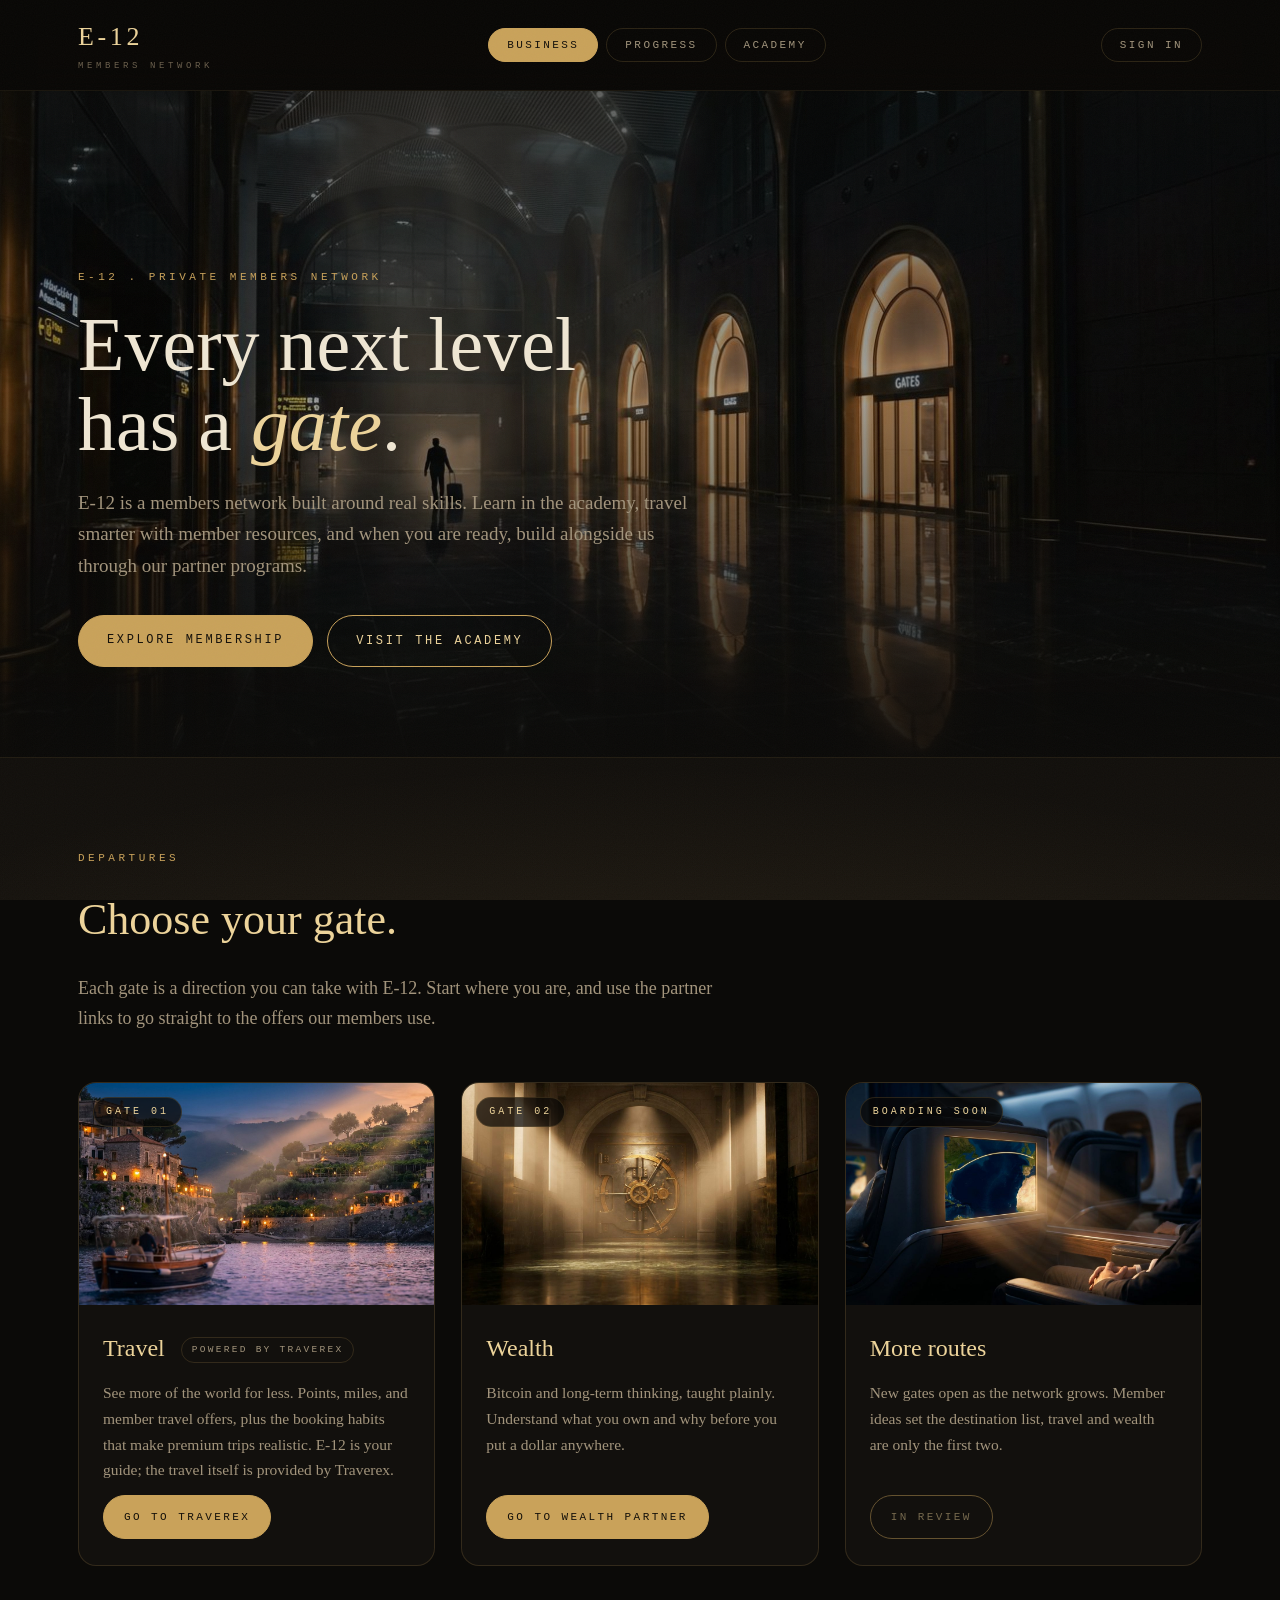
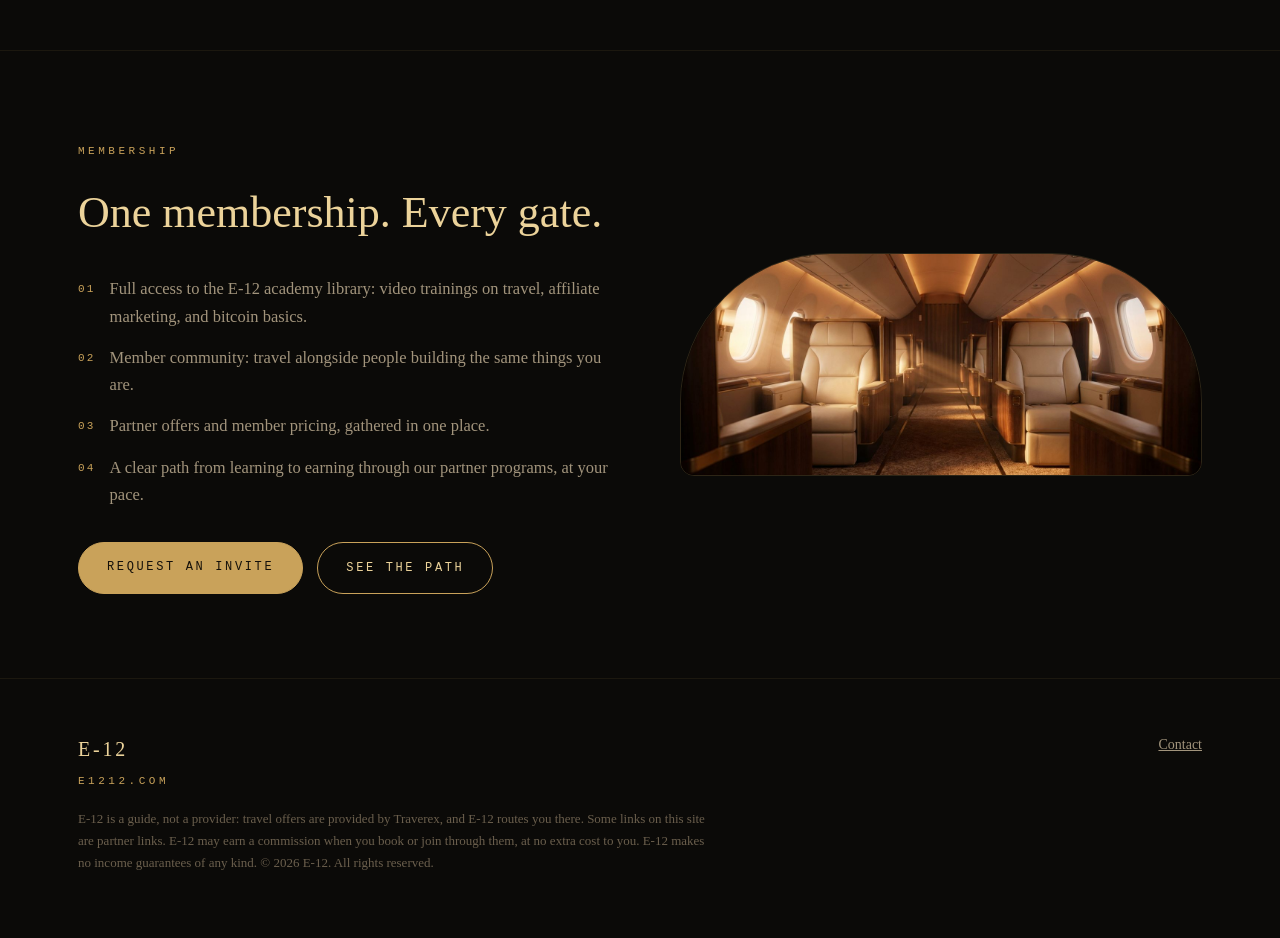
==== index.html @ c1f6b858 "First-party analytics: site_events tracking + Analytics tab in owner panel; local preview server" ====
<!doctype html>
<html lang="en">
<head>
<meta charset="utf-8">
<meta name="viewport" content="width=device-width, initial-scale=1">
<title>E-12 - The Members Network</title>
<meta name="description" content="E-12 is a private members network. Learn in the academy, travel smarter, and build with our partner programs.">
<style>
/* ============================================================
   E-12 - simplified members network page
   House style carried over from the E-23 concept round:
   night marble, brass signage light, gate arches.
   Self-contained: no external requests of any kind.
   ============================================================ */
:root {
  --ink: #efe6d3;
  --ink-dim: #a2947c;
  --ink-faint: #6b5f4d;
  --night: #0b0a08;
  --night-2: #12100d;
  --night-3: #191612;
  --marble: #201c17;
  --brass: #c9a25a;
  --brass-hi: #ecd39a;
  --brass-deep: #7d6134;
  --live: #7fc98b;
  --line: rgba(201, 162, 90, 0.18);
  --line-soft: rgba(201, 162, 90, 0.09);
  --font-display: "Didot", "Bodoni MT", "Playfair Display", "Georgia Pro", Georgia, "Times New Roman", serif;
  --font-body: "Georgia Pro", Georgia, "Iowan Old Style", "Times New Roman", serif;
  --font-mono: "Cascadia Mono", Consolas, "IBM Plex Mono", "SF Mono", Menlo, monospace;
  --arch: 150px 150px 14px 14px;
}

* { margin: 0; padding: 0; box-sizing: border-box; }
[hidden] { display: none !important; }
html { scroll-behavior: smooth; }
body {
  background: var(--night);
  color: var(--ink);
  font-family: var(--font-body);
  font-size: 17px;
  line-height: 1.65;
  overflow-x: hidden;
  -webkit-font-smoothing: antialiased;
}
::selection { background: var(--brass); color: #14100a; }
a { color: inherit; }
img { max-width: 100%; display: block; }

/* faint film grain */
body::after {
  content: "";
  position: fixed; inset: 0;
  pointer-events: none; z-index: 60; opacity: 0.05;
  background-image: url("data:image/svg+xml,%3Csvg xmlns='http://www.w3.org/2000/svg' width='160' height='160'%3E%3Cfilter id='n'%3E%3CfeTurbulence type='fractalNoise' baseFrequency='0.9' numOctaves='2' stitchTiles='stitch'/%3E%3C/filter%3E%3Crect width='160' height='160' filter='url(%23n)' opacity='0.6'/%3E%3C/svg%3E");
}
/* quiet marble backdrop */
.floor {
  position: fixed; inset: 0; z-index: -2;
  background:
    radial-gradient(120% 55% at 50% 118%, rgba(201, 162, 90, 0.10), transparent 60%),
    linear-gradient(180deg, #080706 0%, #0b0a08 40%, #14110d 100%);
}

.wrap { max-width: 1180px; margin: 0 auto; padding: 0 28px; }
.tag {
  font-family: var(--font-mono);
  font-size: 11px;
  letter-spacing: 0.32em;
  text-transform: uppercase;
  color: var(--brass);
}

/* ============================ NAV ============================ */
header.nav {
  position: sticky; top: 0; z-index: 50;
  backdrop-filter: blur(14px); -webkit-backdrop-filter: blur(14px);
  background: rgba(9, 8, 6, 0.78);
  border-bottom: 1px solid var(--line-soft);
}
.nav-inner {
  display: flex; align-items: center; justify-content: space-between;
  padding-top: 16px; padding-bottom: 16px; gap: 18px;
}
.wordmark {
  font-family: var(--font-display);
  font-size: 26px; letter-spacing: 0.14em;
  color: var(--brass-hi); text-decoration: none;
  white-space: nowrap;
}
.wordmark small {
  display: block;
  font-family: var(--font-mono); font-size: 9px;
  letter-spacing: 0.4em; color: var(--ink-faint); text-transform: uppercase;
}
.tabs { display: flex; gap: 8px; }
.tab-btn {
  appearance: none; background: transparent; border: 1px solid var(--line);
  color: var(--ink-dim); cursor: pointer;
  font-family: var(--font-mono); font-size: 11px;
  letter-spacing: 0.22em; text-transform: uppercase;
  padding: 10px 18px; border-radius: 999px;
  transition: color .25s, border-color .25s, background .25s;
}
.tab-btn:hover { color: var(--brass-hi); border-color: var(--brass-deep); }
.tab-btn[aria-selected="true"] {
  color: #14100a; background: var(--brass); border-color: var(--brass);
}

/* ============================ PANELS ============================ */
.panel { display: none; animation: fadeUp .5s ease both; }
.panel.active { display: block; }
@keyframes fadeUp {
  from { opacity: 0; transform: translateY(14px); }
  to   { opacity: 1; transform: none; }
}

section { padding: 84px 0; border-bottom: 1px solid var(--line-soft); }
section:last-of-type { border-bottom: 0; }
h1, h2, h3 { font-family: var(--font-display); font-weight: 400; }
h2 { font-size: clamp(30px, 4vw, 44px); margin: 14px 0 18px; color: var(--brass-hi); }
.lead { max-width: 640px; color: var(--ink-dim); font-size: 18px; }

/* ============================ HERO ============================ */
.hero {
  position: relative; padding: 0; border-bottom: 1px solid var(--line-soft);
}
.hero-img { position: absolute; inset: 0; overflow: hidden; }
.hero-img img { width: 100%; height: 100%; object-fit: cover; opacity: 0.72; }
.hero-img::after {
  content: ""; position: absolute; inset: 0;
  background:
    linear-gradient(180deg, rgba(11,10,8,0.5) 0%, rgba(11,10,8,0.12) 45%, rgba(11,10,8,0.94) 100%);
}
.hero-inner {
  position: relative; z-index: 1;
  min-height: 74vh;
  display: flex; flex-direction: column; justify-content: flex-end;
  padding-top: 140px; padding-bottom: 90px;
}
.hero h1 {
  font-size: clamp(40px, 6.4vw, 76px);
  line-height: 1.06; color: var(--ink); max-width: 780px;
  margin: 18px 0 22px;
}
.hero h1 em { font-style: italic; color: var(--brass-hi); }
.hero .lead { font-size: 19px; }
.cta-row { display: flex; gap: 14px; flex-wrap: wrap; margin-top: 34px; }
.btn {
  display: inline-block; text-decoration: none; cursor: pointer;
  font-family: var(--font-mono); font-size: 12px;
  letter-spacing: 0.22em; text-transform: uppercase;
  padding: 15px 28px; border-radius: 999px;
  border: 1px solid var(--brass); color: #14100a; background: var(--brass);
  transition: background .25s, color .25s, transform .2s;
}
.btn:hover { background: var(--brass-hi); transform: translateY(-1px); }
.btn.ghost { background: transparent; color: var(--brass-hi); }
.btn.ghost:hover { background: rgba(201,162,90,0.12); }
.btn[aria-disabled="true"] { opacity: 0.45; cursor: default; }

/* ============================ GATE CARDS ============================ */
.cards { display: grid; grid-template-columns: repeat(3, 1fr); gap: 26px; margin-top: 48px; }
.card {
  background: var(--night-2); border: 1px solid var(--line);
  border-radius: 18px; overflow: hidden;
  display: flex; flex-direction: column;
  transition: transform .3s, border-color .3s;
}
.card:hover { transform: translateY(-4px); border-color: var(--brass-deep); }
.card .ph { position: relative; aspect-ratio: 16 / 10; overflow: hidden; }
.card .ph img { width: 100%; height: 100%; object-fit: cover; transition: transform .6s ease; }
.card:hover .ph img { transform: scale(1.04); }
.card .ph .gate {
  position: absolute; top: 14px; left: 14px;
  background: rgba(9,8,6,0.72); border: 1px solid var(--line);
  border-radius: 999px; padding: 6px 12px;
  font-family: var(--font-mono); font-size: 10px;
  letter-spacing: 0.3em; text-transform: uppercase; color: var(--brass-hi);
}
.card .body { padding: 24px 24px 26px; display: flex; flex-direction: column; gap: 12px; flex: 1; }
.card h3 { font-size: 24px; color: var(--brass-hi); }
.card p { color: var(--ink-dim); font-size: 15.5px; flex: 1; }
.card .btn { align-self: flex-start; padding: 12px 20px; font-size: 11px; }

/* ============================ MEMBERSHIP ============================ */
.member {
  display: grid; grid-template-columns: 1.05fr 1fr; gap: 54px; align-items: center;
}
.member .art img { border-radius: var(--arch); border: 1px solid var(--line); }
.member ul { list-style: none; margin: 26px 0 30px; display: grid; gap: 14px; }
.member li { display: flex; gap: 14px; color: var(--ink-dim); font-size: 16.5px; }
.member li::before {
  content: "01"; counter-increment: m;
  font-family: var(--font-mono); font-size: 11px; letter-spacing: 0.2em;
  color: var(--brass); padding-top: 5px;
}
.member ul { counter-reset: m; }
.member li:nth-child(1)::before { content: "01"; }
.member li:nth-child(2)::before { content: "02"; }
.member li:nth-child(3)::before { content: "03"; }
.member li:nth-child(4)::before { content: "04"; }

/* ============================ PROGRESS / JOURNEY ============================ */
.steps { display: grid; gap: 34px; margin-top: 50px; }
.step {
  display: grid; grid-template-columns: 0.9fr 1.1fr; gap: 40px; align-items: center;
  background: var(--night-2); border: 1px solid var(--line); border-radius: 18px;
  padding: 30px;
}
.step:nth-child(even) .art { order: 2; }
.step .art img { border-radius: 14px; border: 1px solid var(--line-soft); }
.step .k {
  font-family: var(--font-mono); font-size: 12px; letter-spacing: 0.3em;
  text-transform: uppercase; color: var(--brass);
}
.step h3 { font-size: 28px; color: var(--brass-hi); margin: 10px 0 12px; }
.step p { color: var(--ink-dim); font-size: 16px; }
.honest {
  margin-top: 44px; padding: 22px 26px;
  border: 1px solid var(--line); border-radius: 14px;
  background: var(--night-3); color: var(--ink-dim); font-size: 15px;
}
.honest strong { color: var(--ink); }

/* ============================ ACADEMY ============================ */
.shelf { display: grid; grid-template-columns: repeat(2, 1fr); gap: 26px; margin-top: 48px; }
.lesson {
  position: relative; border-radius: 18px; overflow: hidden;
  border: 1px solid var(--line); background: var(--night-2);
  cursor: pointer; transition: transform .3s, border-color .3s;
}
.lesson:hover { transform: translateY(-4px); border-color: var(--brass-deep); }
.lesson .ph { position: relative; aspect-ratio: 16 / 9; }
.lesson .ph img { width: 100%; height: 100%; object-fit: cover; }
.lesson .ph::after {
  content: ""; position: absolute; inset: 0;
  background: linear-gradient(180deg, transparent 40%, rgba(9,8,6,0.85) 100%);
}
.lesson .play {
  position: absolute; top: 50%; left: 50%; transform: translate(-50%, -60%);
  width: 64px; height: 64px; border-radius: 50%;
  border: 1px solid var(--brass-hi); background: rgba(9,8,6,0.55);
  display: grid; place-items: center; z-index: 2;
  transition: background .25s;
}
.lesson:hover .play { background: rgba(201,162,90,0.25); }
.lesson .play::before {
  content: ""; margin-left: 4px;
  border-left: 16px solid var(--brass-hi);
  border-top: 10px solid transparent; border-bottom: 10px solid transparent;
}
.lesson .meta {
  position: absolute; left: 20px; right: 20px; bottom: 16px; z-index: 2;
}
.lesson .meta h3 { font-size: 22px; color: var(--ink); }
.lesson .badge {
  display: inline-block; margin-bottom: 8px;
  font-family: var(--font-mono); font-size: 10px; letter-spacing: 0.28em;
  text-transform: uppercase; padding: 5px 11px; border-radius: 999px;
  border: 1px solid var(--line); color: var(--ink-dim); background: rgba(9,8,6,0.6);
}
.lesson .badge.free { color: #14100a; background: var(--live); border-color: var(--live); }

/* ============================ FOOTER ============================ */
footer {
  border-top: 1px solid var(--line-soft);
  padding: 54px 0 64px; color: var(--ink-faint); font-size: 14px;
}
.foot-grid { display: flex; justify-content: space-between; gap: 30px; flex-wrap: wrap; }
.disclosure { max-width: 640px; margin-top: 18px; font-size: 13px; line-height: 1.7; }
footer a { color: var(--ink-dim); }

/* ============================ MEMBERS / AUTH ============================ */
.authbox { display: flex; gap: 8px; align-items: center; }
.auth-btn, .owner-link { text-decoration: none; }
.powered {
  display: inline-block; vertical-align: middle; margin-left: 10px;
  font-family: var(--font-mono); font-size: 9.5px; letter-spacing: 0.24em;
  text-transform: uppercase; color: var(--ink-dim);
  border: 1px solid var(--line); border-radius: 999px; padding: 4px 10px;
}
.modal-wrap {
  position: fixed; inset: 0; z-index: 90; display: none;
  align-items: center; justify-content: center;
  background: rgba(5, 4, 3, 0.72); backdrop-filter: blur(6px);
}
.modal-wrap.open { display: flex; }
.modal {
  width: min(430px, calc(100vw - 40px));
  background: var(--night-2); border: 1px solid var(--brass-deep);
  border-radius: 18px; padding: 34px 32px 30px;
}
.modal h3 { font-size: 26px; color: var(--brass-hi); margin: 8px 0 18px; }
.modal .field { margin-bottom: 14px; }
.modal label {
  display: block; font-family: var(--font-mono); font-size: 10px;
  letter-spacing: 0.24em; text-transform: uppercase; color: var(--ink-dim);
  margin-bottom: 6px;
}
.modal input {
  width: 100%; background: var(--night); border: 1px solid var(--line);
  border-radius: 10px; color: var(--ink); font-size: 16px;
  padding: 12px 14px; font-family: var(--font-body);
}
.modal input:focus { outline: none; border-color: var(--brass); }
.modal .msg { min-height: 22px; font-size: 14px; color: var(--ink-dim); margin: 8px 0 4px; }
.modal .msg.err { color: #d98a7a; }
.modal .msg.ok { color: var(--live); }
.modal .row { display: flex; gap: 10px; flex-wrap: wrap; margin-top: 8px; }
.modal .switch-mode {
  margin-top: 16px; font-size: 14px; color: var(--ink-faint);
}
.modal .switch-mode a { color: var(--brass); cursor: pointer; }
.modal .close-x {
  float: right; background: none; border: 0; color: var(--ink-faint);
  font-size: 22px; cursor: pointer; line-height: 1;
}
.vplayer {
  position: fixed; inset: 0; z-index: 95; display: none;
  align-items: center; justify-content: center;
  background: rgba(5, 4, 3, 0.9);
}
.vplayer.open { display: flex; }
.vplayer video {
  width: min(960px, calc(100vw - 40px));
  max-height: 82vh; border-radius: 14px;
  border: 1px solid var(--brass-deep); background: #000;
}
.vplayer .close-v {
  position: absolute; top: 24px; right: 30px;
  background: none; border: 1px solid var(--line); border-radius: 999px;
  color: var(--ink); font-size: 16px; cursor: pointer; padding: 8px 16px;
  font-family: var(--font-mono);
}

/* ============================ TOAST ============================ */
.toast {
  position: fixed; left: 50%; bottom: 34px; transform: translateX(-50%) translateY(20px);
  z-index: 80; opacity: 0; pointer-events: none;
  background: var(--marble); color: var(--brass-hi);
  border: 1px solid var(--brass-deep); border-radius: 999px;
  padding: 13px 24px; font-family: var(--font-mono); font-size: 12px;
  letter-spacing: 0.12em; transition: opacity .3s, transform .3s;
}
.toast.show { opacity: 1; transform: translateX(-50%) translateY(0); }

/* ============================ RESPONSIVE ============================ */
@media (max-width: 940px) {
  .cards { grid-template-columns: 1fr; }
  .member { grid-template-columns: 1fr; }
  .step, .step:nth-child(even) { grid-template-columns: 1fr; }
  .step:nth-child(even) .art { order: 0; }
  .shelf { grid-template-columns: 1fr; }
  .hero-inner { min-height: 62vh; padding-top: 110px; padding-bottom: 70px; }
  .hero h1 { font-size: clamp(34px, 10vw, 46px); }
}
@media (max-width: 640px) {
  .nav-inner { flex-direction: column; gap: 12px; padding-top: 14px; padding-bottom: 14px; }
  .tabs { width: 100%; justify-content: center; flex-wrap: wrap; }
  .tab-btn { padding: 9px 13px; letter-spacing: 0.12em; font-size: 10.5px; }
  section { padding: 62px 0; }
}
</style>
</head>
<body>
<div class="floor" aria-hidden="true"></div>

<header class="nav">
  <div class="wrap nav-inner">
    <a class="wordmark" href="#business" data-tab-link="business">E-12
      <small>Members Network</small>
    </a>
    <nav class="tabs" role="tablist" aria-label="Site sections">
      <button class="tab-btn" role="tab" id="tab-business" aria-controls="panel-business" aria-selected="true" data-tab="business">Business</button>
      <button class="tab-btn" role="tab" id="tab-progress" aria-controls="panel-progress" aria-selected="false" data-tab="progress">Progress</button>
      <button class="tab-btn" role="tab" id="tab-academy" aria-controls="panel-academy" aria-selected="false" data-tab="academy">Academy</button>
    </nav>
    <div class="authbox">
      <a class="tab-btn owner-link" id="ownerLink" href="admin.html" hidden>Owner panel</a>
      <button class="tab-btn auth-btn" id="authBtn" hidden>Sign in</button>
    </div>
  </div>
</header>

<main>

<!-- ============================ BUSINESS (general page) ============================ -->
<div class="panel active" id="panel-business" role="tabpanel" aria-labelledby="tab-business">

  <section class="hero">
    <div class="hero-img"><img src="img/hero-terminal.jpg" alt="A grand terminal hall at night with glowing arched gates"></div>
    <div class="wrap hero-inner">
      <span class="tag">E-12 . Private Members Network</span>
      <h1>Every next level<br>has a <em>gate</em>.</h1>
      <p class="lead">E-12 is a members network built around real skills. Learn in the academy,
        travel smarter with member resources, and when you are ready, build alongside us
        through our partner programs.</p>
      <div class="cta-row">
        <a class="btn" href="#membership">Explore membership</a>
        <button class="btn ghost" data-tab-link="academy">Visit the academy</button>
      </div>
    </div>
  </section>

  <section id="gates">
    <div class="wrap">
      <span class="tag">Departures</span>
      <h2>Choose your gate.</h2>
      <p class="lead">Each gate is a direction you can take with E-12. Start where you are,
        and use the partner links to go straight to the offers our members use.</p>
      <div class="cards">
        <article class="card">
          <div class="ph"><span class="gate">Gate 01</span><img src="img/travel-amalfi.jpg" alt="A lantern-lit cliffside village seen from the sea at dusk"></div>
          <div class="body">
            <h3>Travel <span class="powered">Powered by Traverex</span></h3>
            <p>See more of the world for less. Points, miles, and member travel offers,
              plus the booking habits that make premium trips realistic. E-12 is your
              guide; the travel itself is provided by Traverex.</p>
            <a class="btn" href="#" data-link="travelPartner">Go to Traverex</a>
          </div>
        </article>
        <article class="card">
          <div class="ph"><span class="gate">Gate 02</span><img src="img/wealth-vault.jpg" alt="A brass vault door at the end of a marble corridor"></div>
          <div class="body">
            <h3>Wealth</h3>
            <p>Bitcoin and long-term thinking, taught plainly. Understand what you own
              and why before you put a dollar anywhere.</p>
            <a class="btn" href="#" data-link="wealthPartner">Go to wealth partner</a>
          </div>
        </article>
        <article class="card">
          <div class="ph"><span class="gate">Boarding soon</span><img src="img/route-map.jpg" alt="A glowing in-flight route map over a dark ocean"></div>
          <div class="body">
            <h3>More routes</h3>
            <p>New gates open as the network grows. Member ideas set the destination list,
              travel and wealth are only the first two.</p>
            <a class="btn ghost" href="#" aria-disabled="true">In review</a>
          </div>
        </article>
      </div>
    </div>
  </section>

  <section id="membership">
    <div class="wrap member">
      <div>
        <span class="tag">Membership</span>
        <h2>One membership. Every gate.</h2>
        <ul>
          <li>Full access to the E-12 academy library: video trainings on travel, affiliate marketing, and bitcoin basics.</li>
          <li>Member community: travel alongside people building the same things you are.</li>
          <li>Partner offers and member pricing, gathered in one place.</li>
          <li>A clear path from learning to earning through our partner programs, at your pace.</li>
        </ul>
        <div class="cta-row">
          <a class="btn" href="#" data-link="membership">Request an invite</a>
          <button class="btn ghost" data-tab-link="progress">See the path</button>
        </div>
      </div>
      <div class="art"><img src="img/academy-luxe.jpg" alt="A symmetric first class cabin aisle in warm light"></div>
    </div>
  </section>

</div>

<!-- ============================ PROGRESS ============================ -->
<div class="panel" id="panel-progress" role="tabpanel" aria-labelledby="tab-progress" hidden>
  <section>
    <div class="wrap">
      <span class="tag">The Path</span>
      <h2>From boarding to arrival.</h2>
      <p class="lead">E-12 keeps the journey simple. Three stages, in order, with the academy
        and the community carrying you between them.</p>

      <div class="steps">
        <article class="step">
          <div class="art"><img src="img/step-boarding.jpg" alt="An aircraft boarding door seen from the jet bridge in golden light"></div>
          <div>
            <span class="k">Stage 01 . Boarding</span>
            <h3>Join the network.</h3>
            <p>Become a member, get oriented, and set your first goal. You will know exactly
              what to watch first and who to ask when you get stuck.</p>
          </div>
        </article>
        <article class="step">
          <div class="art"><img src="img/step-inflight.jpg" alt="A golden cloudscape seen through an aircraft window"></div>
          <div>
            <span class="k">Stage 02 . In flight</span>
            <h3>Learn the skills.</h3>
            <p>Work through the academy: travel points and miles, affiliate marketing
              foundations, and bitcoin basics. Short lessons, plain language, real examples.</p>
          </div>
        </article>
        <article class="step">
          <div class="art"><img src="img/step-arrival.jpg" alt="City lights seen from a plane window during a night descent"></div>
          <div>
            <span class="k">Stage 03 . Arrival</span>
            <h3>Build with us.</h3>
            <p>When you are ready, step into our partner programs and share the offers you
              already use. Membership first, affiliate business second, always in that order.</p>
          </div>
        </article>
      </div>

      <p class="honest"><strong>A straight answer on earnings:</strong> E-12 teaches skills and
        opens doors, it does not promise income. Results depend on your own effort and
        consistency, and no earnings are guaranteed or implied.</p>
    </div>
  </section>
</div>

<!-- ============================ ACADEMY ============================ -->
<div class="panel" id="panel-academy" role="tabpanel" aria-labelledby="tab-academy" hidden>
  <section>
    <div class="wrap">
      <span class="tag">The Academy</span>
      <h2>Come get some value.</h2>
      <p class="lead">Video trainings made for people starting from zero. The preview lesson is
        open to everyone, the full library is part of membership.</p>

      <div class="shelf">
        <article class="lesson" data-link="academyPreview" tabindex="0" role="button" aria-label="Watch the free preview: Travel points and miles 101">
          <div class="ph"><img src="img/academy-travel.jpg" alt="A couple overlooking a clifftop infinity pool at dusk"></div>
          <div class="play" aria-hidden="true"></div>
          <div class="meta"><span class="badge free">Free preview</span><h3>Travel Points and Miles 101</h3></div>
        </article>
        <article class="lesson" data-link="membership" tabindex="0" role="button" aria-label="Members lesson: Affiliate marketing foundations">
          <div class="ph"><img src="img/academy-affiliate.jpg" alt="A palatial gold hall with arched light portals"></div>
          <div class="play" aria-hidden="true"></div>
          <div class="meta"><span class="badge">Members</span><h3>Affiliate Marketing Foundations</h3></div>
        </article>
        <article class="lesson" data-link="membership" tabindex="0" role="button" aria-label="Members lesson: Bitcoin, plainly">
          <div class="ph"><img src="img/academy-bitcoin.jpg" alt="A dark private lounge with a city skyline at night"></div>
          <div class="play" aria-hidden="true"></div>
          <div class="meta"><span class="badge">Members</span><h3>Bitcoin, Plainly</h3></div>
        </article>
        <article class="lesson" data-link="membership" tabindex="0" role="button" aria-label="Members lesson: Booking business class for less">
          <div class="ph"><img src="img/academy-luxe.jpg" alt="First class suites with wood tables in warm dusk light"></div>
          <div class="play" aria-hidden="true"></div>
          <div class="meta"><span class="badge">Members</span><h3>Booking Business Class for Less</h3></div>
        </article>
      </div>

      <div class="cta-row" style="margin-top: 46px;">
        <a class="btn" href="#" data-link="membership">Unlock the full library</a>
        <button class="btn ghost" data-tab-link="business">Back to the gates</button>
      </div>
    </div>
  </section>
</div>

</main>

<footer>
  <div class="wrap">
    <div class="foot-grid">
      <div>
        <span class="wordmark" style="font-size: 20px;">E-12</span>
        <div class="tag" style="margin-top: 6px;">e1212.com</div>
      </div>
      <div>
        <a href="#" data-link="contact">Contact</a>
      </div>
    </div>
    <p class="disclosure">E-12 is a guide, not a provider: travel offers are provided by
      Traverex, and E-12 routes you there. Some links on this site are partner links.
      E-12 may earn a commission when you book or join through them, at no extra cost to
      you. E-12 makes no income guarantees of any kind. &copy; 2026 E-12. All rights reserved.</p>
  </div>
</footer>

<div class="modal-wrap" id="authModal" role="dialog" aria-modal="true" aria-label="Member sign in">
  <div class="modal">
    <button class="close-x" id="authClose" aria-label="Close">&times;</button>
    <span class="tag">E-12 Members</span>
    <h3 id="authTitle">Sign in</h3>
    <div class="field">
      <label for="authEmail">Email</label>
      <input id="authEmail" type="email" autocomplete="email">
    </div>
    <div class="field">
      <label for="authPass">Password</label>
      <input id="authPass" type="password" autocomplete="current-password">
    </div>
    <div class="msg" id="authMsg"></div>
    <div class="row">
      <button class="btn" id="authSubmit">Sign in</button>
    </div>
    <div class="switch-mode" id="authSwitch">New here? <a id="authToggle">Create an account</a></div>
  </div>
</div>

<div class="modal-wrap" id="leadModal" role="dialog" aria-modal="true" aria-label="Request an invite">
  <div class="modal">
    <button class="close-x" id="leadClose" aria-label="Close">&times;</button>
    <span class="tag">E-12 Membership</span>
    <h3 id="leadTitle">Request an invite</h3>
    <p id="leadIntro" style="color: var(--ink-dim); font-size: 15px; margin-bottom: 16px;">
      Leave your details and we will guide you from here.</p>
    <div class="field">
      <label for="leadName">Name</label>
      <input id="leadName" type="text" autocomplete="name">
    </div>
    <div class="field">
      <label for="leadEmail">Email</label>
      <input id="leadEmail" type="email" autocomplete="email">
    </div>
    <div class="field">
      <label for="leadPhone">Phone</label>
      <input id="leadPhone" type="tel" autocomplete="tel">
    </div>
    <div class="msg" id="leadMsg"></div>
    <div class="row">
      <button class="btn" id="leadSubmit">Send</button>
    </div>
  </div>
</div>

<div class="vplayer" id="vplayer">
  <button class="close-v" id="vplayerClose">Close</button>
  <video id="vplayerVideo" controls playsinline></video>
</div>

<div class="toast" id="toast" role="status"></div>

<script src="js/supabase.js"></script>
<script src="js/config.js"></script>
<script>
/* ------------------------------------------------------------
   PARTNER + SIGNUP LINKS
   Replace "#" with the real URLs when the client provides them.
   Any link left as "#" shows a "coming soon" notice on click.
   ------------------------------------------------------------ */
var LINKS = {
  travelPartner:  "#",   /* affiliate: travel offer */
  wealthPartner:  "#",   /* affiliate: bitcoin / wealth offer */
  membership:     "#",   /* membership signup / invite form */
  academyPreview: "#",   /* free preview video */
  contact:        "#"    /* mailto: or contact form */
};

(function () {
  var TABS = ["business", "progress", "academy"];
  var toastEl = document.getElementById("toast");
  var toastTimer = null;

  function showTab(name, push) {
    if (TABS.indexOf(name) === -1) name = "business";
    TABS.forEach(function (t) {
      var btn = document.getElementById("tab-" + t);
      var panel = document.getElementById("panel-" + t);
      var on = (t === name);
      btn.setAttribute("aria-selected", on ? "true" : "false");
      panel.classList.toggle("active", on);
      if (on) { panel.removeAttribute("hidden"); } else { panel.setAttribute("hidden", ""); }
    });
    if (push) {
      try { history.replaceState(null, "", "#" + name); } catch (e) {}
    }
    window.scrollTo({ top: 0, behavior: "instant" in window ? "instant" : "auto" });
  }

  function toast(msg) {
    toastEl.textContent = msg;
    toastEl.classList.add("show");
    clearTimeout(toastTimer);
    toastTimer = setTimeout(function () { toastEl.classList.remove("show"); }, 2600);
  }

  /* tab buttons + any element that deep-links to a tab */
  document.addEventListener("click", function (ev) {
    var el = ev.target.closest("[data-tab], [data-tab-link]");
    if (el) {
      var name = el.getAttribute("data-tab") || el.getAttribute("data-tab-link");
      ev.preventDefault();
      showTab(name, true);
      return;
    }
    var linkEl = ev.target.closest("[data-link]");
    if (linkEl) {
      var key = linkEl.getAttribute("data-link");
      var url = LINKS[key];
      if (!url || url === "#") {
        ev.preventDefault();
        toast("This link goes live soon.");
      } else {
        ev.preventDefault();
        window.open(url, "_blank", "noopener");
      }
    }
  });

  /* keyboard access for lesson cards */
  document.querySelectorAll(".lesson").forEach(function (card) {
    card.addEventListener("keydown", function (ev) {
      if (ev.key === "Enter" || ev.key === " ") { ev.preventDefault(); card.click(); }
    });
  });

  /* hash routing: #business / #progress / #academy, plus #gates/#membership anchors */
  var initial = (location.hash || "#business").slice(1);
  if (initial === "gates" || initial === "membership") {
    showTab("business", false);
    var target = document.getElementById(initial);
    if (target) setTimeout(function () { target.scrollIntoView(); }, 60);
  } else {
    showTab(initial, false);
  }
  window.addEventListener("hashchange", function () {
    var h = location.hash.slice(1);
    if (TABS.indexOf(h) !== -1) showTab(h, false);
  });
})();

/* ------------------------------------------------------------
   MEMBERS LAYER (Supabase). Loads only when js/config.js has
   real credentials; the page above works fine without it.
   ------------------------------------------------------------ */
(function () {
  if (!window.supabase || !window.E12_CONFIG || !window.E12_CONFIG.url) return;
  var sb = window.supabase.createClient(window.E12_CONFIG.url, window.E12_CONFIG.key);
  var $ = function (id) { return document.getElementById(id); };
  var authBtn = $("authBtn"), ownerLink = $("ownerLink"), modal = $("authModal");
  var authMsg = $("authMsg"), authTitle = $("authTitle"), authSubmit = $("authSubmit");
  var vplayer = $("vplayer"), vvideo = $("vplayerVideo");
  var toastEl = $("toast"), tTimer = null;
  var session = null, role = null, signupMode = false, trainingsCache = [];

  function toast(m) {
    toastEl.textContent = m; toastEl.classList.add("show");
    clearTimeout(tTimer); tTimer = setTimeout(function () { toastEl.classList.remove("show"); }, 2600);
  }
  function esc(s) {
    return String(s || "").replace(/[&<>"']/g, function (c) {
      return { "&": "&amp;", "<": "&lt;", ">": "&gt;", '"': "&quot;", "'": "&#39;" }[c];
    });
  }
  function msg(text, cls) { authMsg.textContent = text; authMsg.className = "msg" + (cls ? " " + cls : ""); }

  authBtn.hidden = false;

  function setAuthUI() {
    authBtn.textContent = session ? "Sign out" : "Sign in";
    ownerLink.hidden = role !== "admin";
  }
  function setMode(signup) {
    signupMode = signup;
    authTitle.textContent = signup ? "Create account" : "Sign in";
    authSubmit.textContent = signup ? "Create account" : "Sign in";
    $("authSwitch").innerHTML = signup
      ? 'Already a member? <a id="authToggle">Sign in</a>'
      : 'New here? <a id="authToggle">Create an account</a>';
  }
  function openModal() { modal.classList.add("open"); msg(""); setTimeout(function () { $("authEmail").focus(); }, 60); }
  function closeModal() { modal.classList.remove("open"); }

  authBtn.addEventListener("click", function () {
    if (session) { sb.auth.signOut(); toast("Signed out."); } else { openModal(); }
  });
  $("authClose").addEventListener("click", closeModal);
  modal.addEventListener("click", function (ev) { if (ev.target === modal) closeModal(); });
  modal.addEventListener("click", function (ev) {
    if (ev.target && ev.target.id === "authToggle") setMode(!signupMode);
  });
  authSubmit.addEventListener("click", async function () {
    var email = $("authEmail").value.trim(), pass = $("authPass").value;
    if (!email || !pass) { msg("Email and password, please.", "err"); return; }
    authSubmit.disabled = true; msg(signupMode ? "Creating account..." : "Signing in...");
    try {
      if (signupMode) {
        var r = await sb.auth.signUp({ email: email, password: pass });
        if (r.error) throw r.error;
        msg("Account created. Check your email for a confirmation link.", "ok");
        closeModal();
        openLead("signup", email, "Welcome to E-12", "One more step: tell us who you are so we can guide your onboarding.");
      } else {
        var r2 = await sb.auth.signInWithPassword({ email: email, password: pass });
        if (r2.error) throw r2.error;
        closeModal(); toast("Welcome back.");
      }
    } catch (e) { msg(e.message || "Something went wrong.", "err"); }
    authSubmit.disabled = false;
  });
  $("authPass").addEventListener("keydown", function (ev) { if (ev.key === "Enter") authSubmit.click(); });

  /* ---- lead capture / onboarding ---- */
  var leadModal = $("leadModal"), leadSource = "membership";
  function leadMsgSet(text, cls) {
    var el = $("leadMsg"); el.textContent = text; el.className = "msg" + (cls ? " " + cls : "");
  }
  function openLead(source, email, title, intro) {
    leadSource = source;
    if (title) $("leadTitle").textContent = title;
    if (intro) $("leadIntro").textContent = intro;
    if (email) $("leadEmail").value = email;
    leadMsgSet("");
    leadModal.classList.add("open");
    setTimeout(function () { $("leadName").focus(); }, 60);
  }
  function closeLead() { leadModal.classList.remove("open"); }
  $("leadClose").addEventListener("click", closeLead);
  leadModal.addEventListener("click", function (ev) { if (ev.target === leadModal) closeLead(); });
  $("leadSubmit").addEventListener("click", async function () {
    var name = $("leadName").value.trim(), email = $("leadEmail").value.trim(), phone = $("leadPhone").value.trim();
    if (!name || !email) { leadMsgSet("Name and email, please.", "err"); return; }
    $("leadSubmit").disabled = true; leadMsgSet("Sending...");
    var r = await sb.from("leads").insert({ name: name, email: email, phone: phone, source: leadSource });
    $("leadSubmit").disabled = false;
    if (r.error) { leadMsgSet("Could not send. Try again in a moment.", "err"); return; }
    leadMsgSet("You are on the list. We will guide you from here.", "ok");
    setTimeout(closeLead, 1800);
  });
  /* membership CTAs open the invite flow when no signup URL is configured */
  document.addEventListener("click", function (ev) {
    var el = ev.target.closest('[data-link="membership"]');
    if (!el) return;
    var url = LINKS.membership;
    if (!url || url === "#") {
      ev.preventDefault(); ev.stopPropagation();
      openLead("membership", session ? session.user.email : "", "Request an invite", "Leave your details and we will guide you from here.");
    }
  }, true);

  async function loadRole() {
    role = null;
    if (!session) { setAuthUI(); return; }
    var r = await sb.from("profiles").select("role").eq("id", session.user.id).single();
    role = (r.data && r.data.role) || "member";
    setAuthUI();
  }

  async function loadLinks() {
    var r = await sb.from("site_links").select("key,url");
    if (r.data) r.data.forEach(function (row) { if (row.url) LINKS[row.key] = row.url; });
  }

  async function playTraining(t) {
    var src = t.video_url || "";
    if (!src) { toast("Video coming soon."); return; }
    if (t.badge === "members" && !session) { openModal(); toast("Members only. Sign in to watch."); return; }
    if (src.indexOf("sb://") === 0) {
      var parts = src.slice(5).split("/");
      var bucket = parts.shift(), path = parts.join("/");
      var r = await sb.storage.from(bucket).createSignedUrl(path, 3600);
      if (r.error || !r.data) { toast("Could not load the video. Try signing in again."); return; }
      src = r.data.signedUrl;
    }
    vvideo.src = src; vplayer.classList.add("open"); vvideo.play().catch(function () {});
  }
  $("vplayerClose").addEventListener("click", function () {
    vplayer.classList.remove("open"); vvideo.pause(); vvideo.src = "";
  });

  async function renderAcademy() {
    var r = await sb.from("trainings").select("*").eq("published", true).order("sort");
    if (r.error || !r.data || !r.data.length) return;
    trainingsCache = r.data;
    var shelf = document.querySelector("#panel-academy .shelf");
    if (!shelf) return;
    shelf.innerHTML = r.data.map(function (t) {
      var badge = t.badge === "free"
        ? '<span class="badge free">Free preview</span>'
        : '<span class="badge">Members</span>';
      var img = t.image_url || "img/academy-travel.jpg";
      return '<article class="lesson" data-training-id="' + esc(t.id) + '" tabindex="0" role="button" aria-label="' + esc(t.title) + '">' +
        '<div class="ph"><img src="' + esc(img) + '" alt="' + esc(t.title) + '"></div>' +
        '<div class="play" aria-hidden="true"></div>' +
        '<div class="meta">' + badge + "<h3>" + esc(t.title) + "</h3></div>" +
        "</article>";
    }).join("");
    shelf.querySelectorAll(".lesson").forEach(function (card) {
      function go() {
        var t = trainingsCache.find(function (x) { return x.id === card.getAttribute("data-training-id"); });
        if (t) playTraining(t);
      }
      card.addEventListener("click", go);
      card.addEventListener("keydown", function (ev) { if (ev.key === "Enter" || ev.key === " ") { ev.preventDefault(); go(); } });
    });
  }

  /* ---- lightweight first-party analytics (no cookies, no PII) ---- */
  try {
    sb.from("site_events").insert({
      type: "view",
      path: location.hash ? location.hash.slice(1) : "home",
      referrer: (document.referrer || "").slice(0, 300)
    }).then(function () {});
  } catch (e) {}
  document.addEventListener("click", function (ev) {
    var el = ev.target.closest("[data-link]");
    if (!el) return;
    try {
      sb.from("site_events").insert({ type: "click", path: el.getAttribute("data-link") }).then(function () {});
    } catch (e) {}
  }, true);

  sb.auth.onAuthStateChange(function (_ev, s) {
    session = s;
    loadRole().then(renderAcademy);
  });
  sb.auth.getSession().then(function (r) {
    session = r.data.session;
    loadRole().then(function () { loadLinks(); renderAcademy(); });
  });
})();
</script>
</body>
</html>
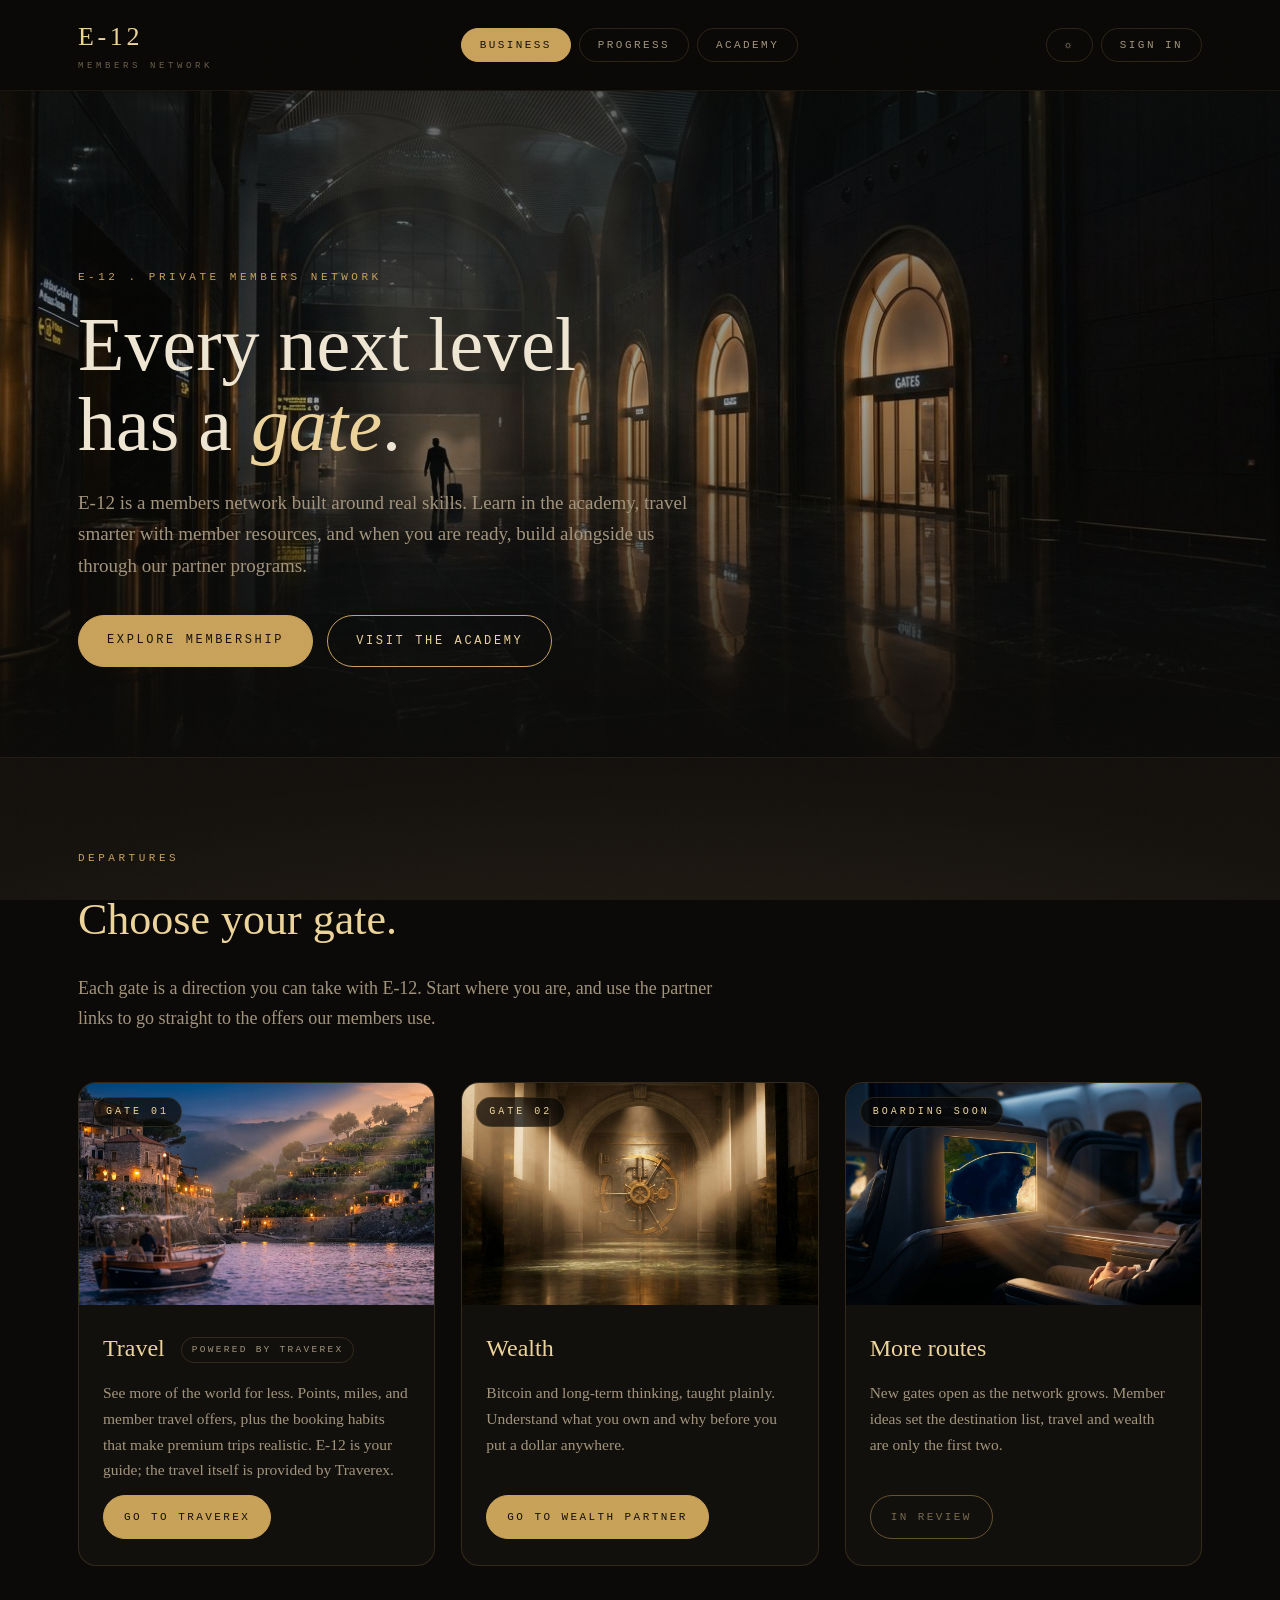
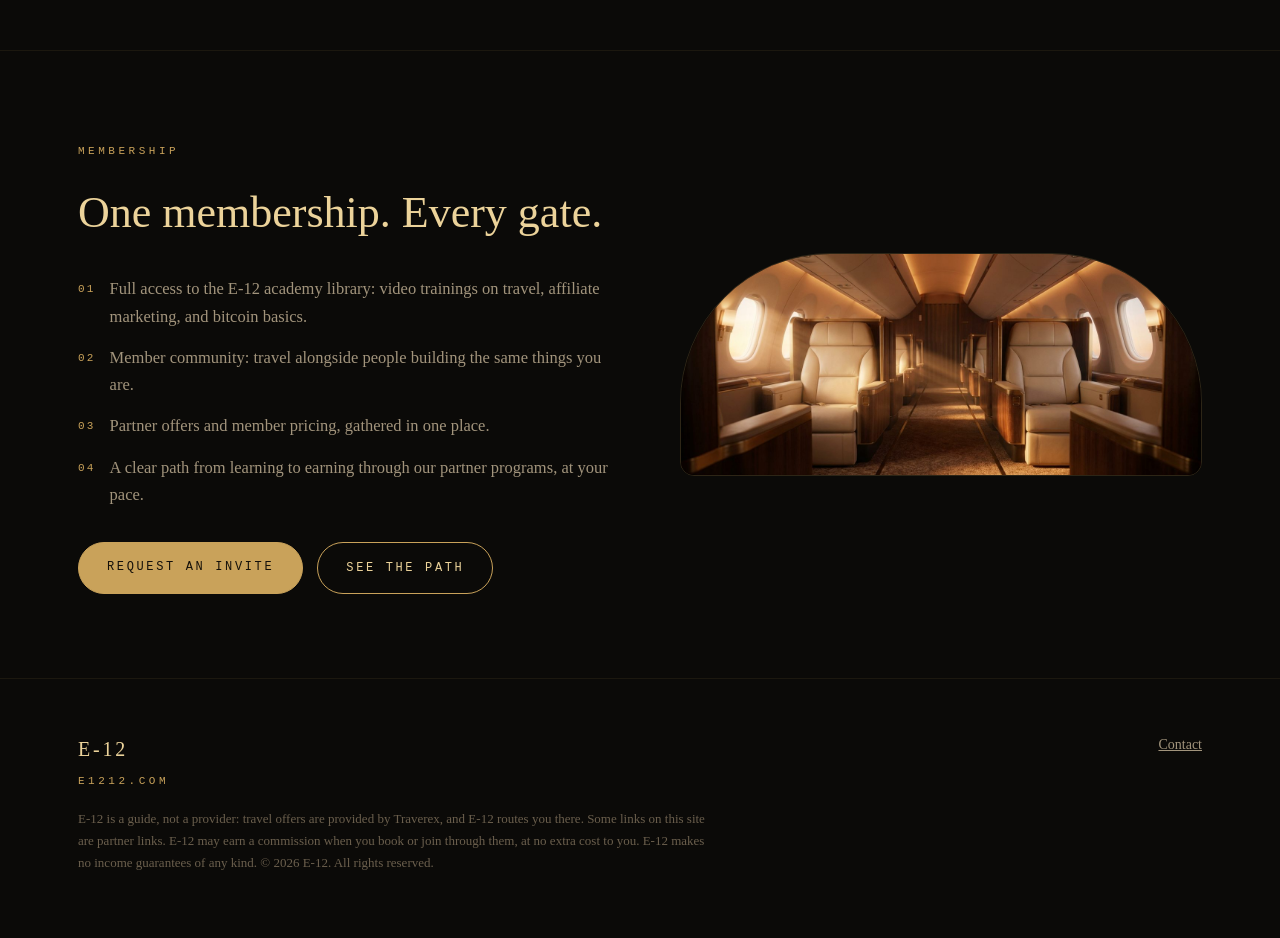
==== commit 05663659: "Light mode toggle (site + panel), first-login password creation, production-only analytics" ====
--- a/index.html
+++ b/index.html
@@ -34,6 +34,46 @@
 
 * { margin: 0; padding: 0; box-sizing: border-box; }
 [hidden] { display: none !important; }
+
+/* ---- light mode: the day terminal ---- */
+body.light {
+  --ink: #2b2418;
+  --ink-dim: #6f6250;
+  --ink-faint: #a2947c;
+  --night: #f4efe4;
+  --night-2: #faf6ec;
+  --night-3: #eee7d7;
+  --marble: #e8e0cf;
+  --brass: #a37e2e;
+  --brass-hi: #7d6134;
+  --brass-deep: #c9a25a;
+  --live: #3f7d4b;
+  --line: rgba(125, 97, 52, 0.28);
+  --line-soft: rgba(125, 97, 52, 0.13);
+}
+body.light .floor {
+  background:
+    radial-gradient(120% 55% at 50% 118%, rgba(163, 126, 46, 0.12), transparent 60%),
+    linear-gradient(180deg, #f8f4ea 0%, #f4efe4 40%, #ece4d2 100%);
+}
+body.light header.nav { background: rgba(250, 246, 236, 0.85); }
+body.light .hero-img img { opacity: 0.85; }
+body.light .hero-img::after {
+  background: linear-gradient(180deg, rgba(244,239,228,0.35) 0%, rgba(244,239,228,0.05) 45%, rgba(244,239,228,0.96) 100%);
+}
+body.light .hero h1, body.light .hero .lead { text-shadow: 0 1px 14px rgba(244,239,228,0.6); }
+body.light .hero .tag {
+  color: #6e5420;
+  text-shadow: 0 0 6px rgba(244,239,228,0.95), 0 0 18px rgba(244,239,228,0.9), 0 0 30px rgba(244,239,228,0.8);
+}
+body.light .gate { color: #ecd39a; }
+body.light .lesson .meta h3 { color: #efe6d3; }
+body.light .lesson .badge { color: #d9cdb4; }
+body.light .lesson .badge.free { color: #14100a; }
+body.light .btn { color: #fff8e8; }
+body.light .btn.ghost { color: var(--brass-hi); }
+body.light .tab-btn[aria-selected="true"] { color: #fff8e8; }
+body.light ::selection { background: var(--brass); color: #fff8e8; }
 html { scroll-behavior: smooth; }
 body {
   background: var(--night);
@@ -378,6 +418,7 @@
       <button class="tab-btn" role="tab" id="tab-academy" aria-controls="panel-academy" aria-selected="false" data-tab="academy">Academy</button>
     </nav>
     <div class="authbox">
+      <button class="tab-btn" id="themeBtn" aria-label="Switch between dark and light mode" title="Light / dark">&#9788;</button>
       <a class="tab-btn owner-link" id="ownerLink" href="admin.html" hidden>Owner panel</a>
       <button class="tab-btn auth-btn" id="authBtn" hidden>Sign in</button>
     </div>
@@ -642,6 +683,21 @@
 };
 
 (function () {
+  /* theme: dark is the house default; choice remembered per device */
+  var themeBtn = document.getElementById("themeBtn");
+  function applyTheme(t) {
+    document.body.classList.toggle("light", t === "light");
+    themeBtn.innerHTML = t === "light" ? "&#9789;" : "&#9788;";
+  }
+  var savedTheme = "dark";
+  try { savedTheme = new URLSearchParams(location.search).get("theme") || localStorage.getItem("e12_theme") || "dark"; } catch (e) {}
+  applyTheme(savedTheme);
+  themeBtn.addEventListener("click", function () {
+    var next = document.body.classList.contains("light") ? "dark" : "light";
+    try { localStorage.setItem("e12_theme", next); } catch (e) {}
+    applyTheme(next);
+  });
+
   var TABS = ["business", "progress", "academy"];
   var toastEl = document.getElementById("toast");
   var toastTimer = null;
@@ -880,21 +936,26 @@
     });
   }
 
-  /* ---- lightweight first-party analytics (no cookies, no PII) ---- */
-  try {
-    sb.from("site_events").insert({
-      type: "view",
-      path: location.hash ? location.hash.slice(1) : "home",
-      referrer: (document.referrer || "").slice(0, 300)
-    }).then(function () {});
-  } catch (e) {}
-  document.addEventListener("click", function (ev) {
-    var el = ev.target.closest("[data-link]");
-    if (!el) return;
+  /* ---- lightweight first-party analytics (no cookies, no PII) ----
+     Records ONLY on the real domain so previews and localhost never
+     pollute the numbers. ---- */
+  var isProd = location.hostname === "e1212.com" || location.hostname === "www.e1212.com";
+  if (isProd) {
     try {
-      sb.from("site_events").insert({ type: "click", path: el.getAttribute("data-link") }).then(function () {});
+      sb.from("site_events").insert({
+        type: "view",
+        path: location.hash ? location.hash.slice(1) : "home",
+        referrer: (document.referrer || "").slice(0, 300)
+      }).then(function () {});
     } catch (e) {}
-  }, true);
+    document.addEventListener("click", function (ev) {
+      var el = ev.target.closest("[data-link]");
+      if (!el) return;
+      try {
+        sb.from("site_events").insert({ type: "click", path: el.getAttribute("data-link") }).then(function () {});
+      } catch (e) {}
+    }, true);
+  }
 
   sb.auth.onAuthStateChange(function (_ev, s) {
     session = s;
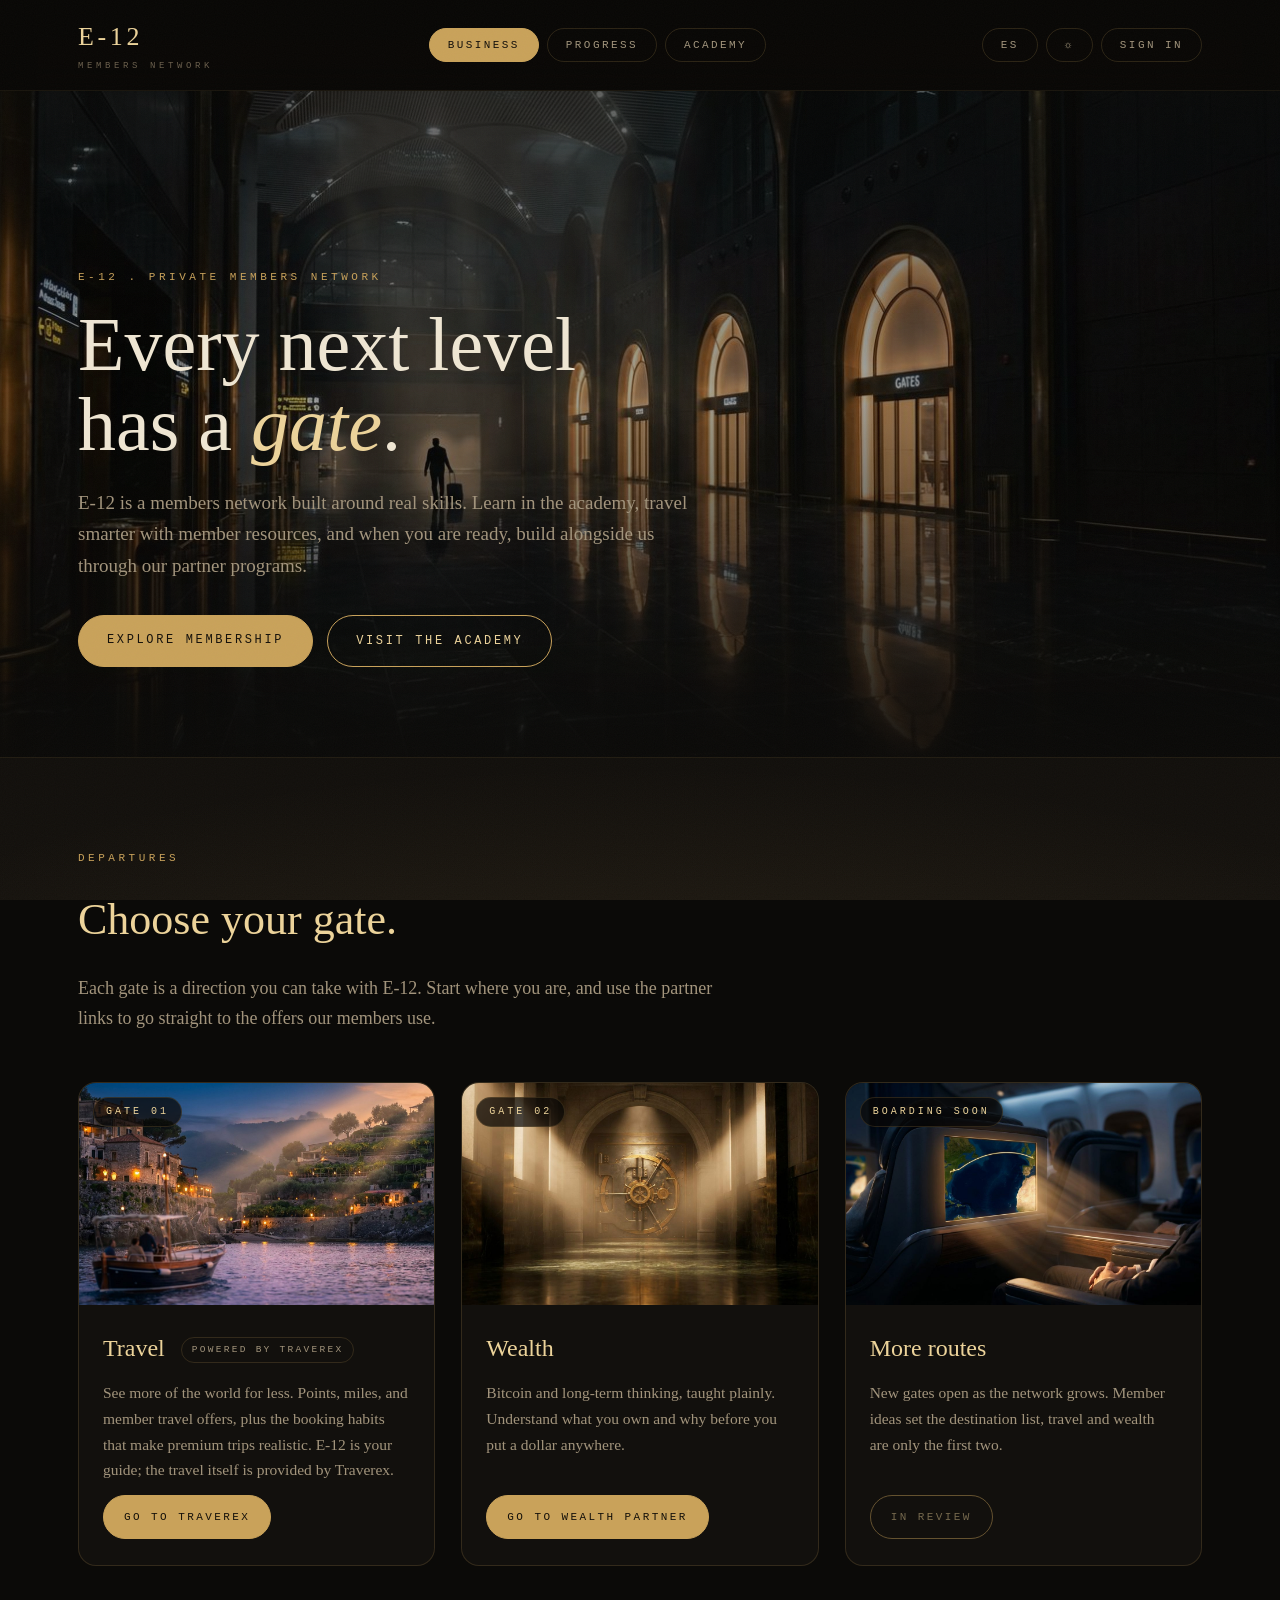
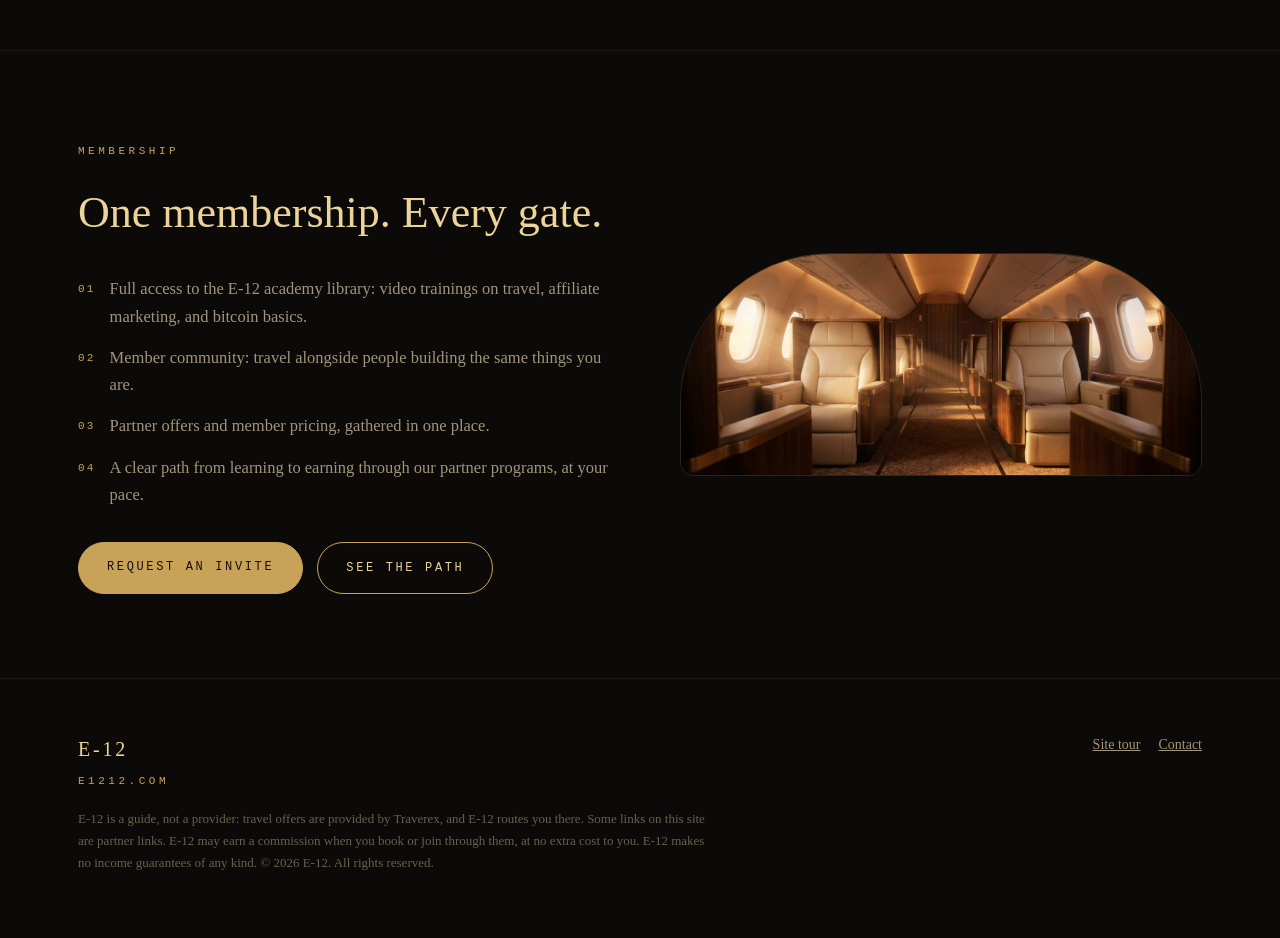
==== commit 6769e1f4: "Full EN/ES bilingual site with language toggle, member onboarding tour, owner Help/guide tab" ====
--- a/index.html
+++ b/index.html
@@ -368,6 +368,12 @@
   max-height: 82vh; border-radius: 14px;
   border: 1px solid var(--brass-deep); background: #000;
 }
+.vplayer .frame {
+  width: min(960px, calc(100vw - 40px));
+  aspect-ratio: 16 / 9; border-radius: 14px; overflow: hidden;
+  border: 1px solid var(--brass-deep); background: #000;
+}
+.vplayer .frame iframe { width: 100%; height: 100%; border: 0; display: block; }
 .vplayer .close-v {
   position: absolute; top: 24px; right: 30px;
   background: none; border: 1px solid var(--line); border-radius: 999px;
@@ -413,11 +419,12 @@
       <small>Members Network</small>
     </a>
     <nav class="tabs" role="tablist" aria-label="Site sections">
-      <button class="tab-btn" role="tab" id="tab-business" aria-controls="panel-business" aria-selected="true" data-tab="business">Business</button>
-      <button class="tab-btn" role="tab" id="tab-progress" aria-controls="panel-progress" aria-selected="false" data-tab="progress">Progress</button>
-      <button class="tab-btn" role="tab" id="tab-academy" aria-controls="panel-academy" aria-selected="false" data-tab="academy">Academy</button>
+      <button class="tab-btn" role="tab" id="tab-business" aria-controls="panel-business" aria-selected="true" data-tab="business" data-i18n="nav.business">Business</button>
+      <button class="tab-btn" role="tab" id="tab-progress" aria-controls="panel-progress" aria-selected="false" data-tab="progress" data-i18n="nav.progress">Progress</button>
+      <button class="tab-btn" role="tab" id="tab-academy" aria-controls="panel-academy" aria-selected="false" data-tab="academy" data-i18n="nav.academy">Academy</button>
     </nav>
     <div class="authbox">
+      <button class="tab-btn" id="langBtn" aria-label="Switch language / Cambiar idioma">ES</button>
       <button class="tab-btn" id="themeBtn" aria-label="Switch between dark and light mode" title="Light / dark">&#9788;</button>
       <a class="tab-btn owner-link" id="ownerLink" href="admin.html" hidden>Owner panel</a>
       <button class="tab-btn auth-btn" id="authBtn" hidden>Sign in</button>
@@ -433,51 +440,51 @@
   <section class="hero">
     <div class="hero-img"><img src="img/hero-terminal.jpg" alt="A grand terminal hall at night with glowing arched gates"></div>
     <div class="wrap hero-inner">
-      <span class="tag">E-12 . Private Members Network</span>
-      <h1>Every next level<br>has a <em>gate</em>.</h1>
-      <p class="lead">E-12 is a members network built around real skills. Learn in the academy,
+      <span class="tag" data-i18n="hero.tag">E-12 . Private Members Network</span>
+      <h1 data-i18n="hero.h1">Every next level<br>has a <em>gate</em>.</h1>
+      <p class="lead" data-i18n="hero.lead">E-12 is a members network built around real skills. Learn in the academy,
         travel smarter with member resources, and when you are ready, build alongside us
         through our partner programs.</p>
       <div class="cta-row">
-        <a class="btn" href="#membership">Explore membership</a>
-        <button class="btn ghost" data-tab-link="academy">Visit the academy</button>
+        <a class="btn" href="#membership" data-i18n="hero.cta1">Explore membership</a>
+        <button class="btn ghost" data-tab-link="academy" data-i18n="hero.cta2">Visit the academy</button>
       </div>
     </div>
   </section>
 
   <section id="gates">
     <div class="wrap">
-      <span class="tag">Departures</span>
-      <h2>Choose your gate.</h2>
-      <p class="lead">Each gate is a direction you can take with E-12. Start where you are,
+      <span class="tag" data-i18n="gates.tag">Departures</span>
+      <h2 data-i18n="gates.h2">Choose your gate.</h2>
+      <p class="lead" data-i18n="gates.lead">Each gate is a direction you can take with E-12. Start where you are,
         and use the partner links to go straight to the offers our members use.</p>
       <div class="cards">
         <article class="card">
           <div class="ph"><span class="gate">Gate 01</span><img src="img/travel-amalfi.jpg" alt="A lantern-lit cliffside village seen from the sea at dusk"></div>
           <div class="body">
-            <h3>Travel <span class="powered">Powered by Traverex</span></h3>
-            <p>See more of the world for less. Points, miles, and member travel offers,
+            <h3><span data-i18n="card.travel.h3">Travel</span> <span class="powered" data-i18n="card.travel.powered">Powered by Traverex</span></h3>
+            <p data-i18n="card.travel.p">See more of the world for less. Points, miles, and member travel offers,
               plus the booking habits that make premium trips realistic. E-12 is your
               guide; the travel itself is provided by Traverex.</p>
-            <a class="btn" href="#" data-link="travelPartner">Go to Traverex</a>
+            <a class="btn" href="#" data-link="travelPartner" data-i18n="card.travel.btn">Go to Traverex</a>
           </div>
         </article>
         <article class="card">
           <div class="ph"><span class="gate">Gate 02</span><img src="img/wealth-vault.jpg" alt="A brass vault door at the end of a marble corridor"></div>
           <div class="body">
-            <h3>Wealth</h3>
-            <p>Bitcoin and long-term thinking, taught plainly. Understand what you own
+            <h3 data-i18n="card.wealth.h3">Wealth</h3>
+            <p data-i18n="card.wealth.p">Bitcoin and long-term thinking, taught plainly. Understand what you own
               and why before you put a dollar anywhere.</p>
-            <a class="btn" href="#" data-link="wealthPartner">Go to wealth partner</a>
+            <a class="btn" href="#" data-link="wealthPartner" data-i18n="card.wealth.btn">Go to wealth partner</a>
           </div>
         </article>
         <article class="card">
-          <div class="ph"><span class="gate">Boarding soon</span><img src="img/route-map.jpg" alt="A glowing in-flight route map over a dark ocean"></div>
+          <div class="ph"><span class="gate" data-i18n="card.more.chip">Boarding soon</span><img src="img/route-map.jpg" alt="A glowing in-flight route map over a dark ocean"></div>
           <div class="body">
-            <h3>More routes</h3>
-            <p>New gates open as the network grows. Member ideas set the destination list,
+            <h3 data-i18n="card.more.h3">More routes</h3>
+            <p data-i18n="card.more.p">New gates open as the network grows. Member ideas set the destination list,
               travel and wealth are only the first two.</p>
-            <a class="btn ghost" href="#" aria-disabled="true">In review</a>
+            <a class="btn ghost" href="#" aria-disabled="true" data-i18n="card.more.btn">In review</a>
           </div>
         </article>
       </div>
@@ -487,17 +494,17 @@
   <section id="membership">
     <div class="wrap member">
       <div>
-        <span class="tag">Membership</span>
-        <h2>One membership. Every gate.</h2>
+        <span class="tag" data-i18n="member.tag">Membership</span>
+        <h2 data-i18n="member.h2">One membership. Every gate.</h2>
         <ul>
-          <li>Full access to the E-12 academy library: video trainings on travel, affiliate marketing, and bitcoin basics.</li>
-          <li>Member community: travel alongside people building the same things you are.</li>
-          <li>Partner offers and member pricing, gathered in one place.</li>
-          <li>A clear path from learning to earning through our partner programs, at your pace.</li>
+          <li data-i18n="member.li1">Full access to the E-12 academy library: video trainings on travel, affiliate marketing, and bitcoin basics.</li>
+          <li data-i18n="member.li2">Member community: travel alongside people building the same things you are.</li>
+          <li data-i18n="member.li3">Partner offers and member pricing, gathered in one place.</li>
+          <li data-i18n="member.li4">A clear path from learning to earning through our partner programs, at your pace.</li>
         </ul>
         <div class="cta-row">
-          <a class="btn" href="#" data-link="membership">Request an invite</a>
-          <button class="btn ghost" data-tab-link="progress">See the path</button>
+          <a class="btn" href="#" data-link="membership" data-i18n="member.cta1">Request an invite</a>
+          <button class="btn ghost" data-tab-link="progress" data-i18n="member.cta2">See the path</button>
         </div>
       </div>
       <div class="art"><img src="img/academy-luxe.jpg" alt="A symmetric first class cabin aisle in warm light"></div>
@@ -510,42 +517,42 @@
 <div class="panel" id="panel-progress" role="tabpanel" aria-labelledby="tab-progress" hidden>
   <section>
     <div class="wrap">
-      <span class="tag">The Path</span>
-      <h2>From boarding to arrival.</h2>
-      <p class="lead">E-12 keeps the journey simple. Three stages, in order, with the academy
+      <span class="tag" data-i18n="path.tag">The Path</span>
+      <h2 data-i18n="path.h2">From boarding to arrival.</h2>
+      <p class="lead" data-i18n="path.lead">E-12 keeps the journey simple. Three stages, in order, with the academy
         and the community carrying you between them.</p>
 
       <div class="steps">
         <article class="step">
           <div class="art"><img src="img/step-boarding.jpg" alt="An aircraft boarding door seen from the jet bridge in golden light"></div>
           <div>
-            <span class="k">Stage 01 . Boarding</span>
-            <h3>Join the network.</h3>
-            <p>Become a member, get oriented, and set your first goal. You will know exactly
+            <span class="k" data-i18n="path.s1.k">Stage 01 . Boarding</span>
+            <h3 data-i18n="path.s1.h3">Join the network.</h3>
+            <p data-i18n="path.s1.p">Become a member, get oriented, and set your first goal. You will know exactly
               what to watch first and who to ask when you get stuck.</p>
           </div>
         </article>
         <article class="step">
           <div class="art"><img src="img/step-inflight.jpg" alt="A golden cloudscape seen through an aircraft window"></div>
           <div>
-            <span class="k">Stage 02 . In flight</span>
-            <h3>Learn the skills.</h3>
-            <p>Work through the academy: travel points and miles, affiliate marketing
+            <span class="k" data-i18n="path.s2.k">Stage 02 . In flight</span>
+            <h3 data-i18n="path.s2.h3">Learn the skills.</h3>
+            <p data-i18n="path.s2.p">Work through the academy: travel points and miles, affiliate marketing
               foundations, and bitcoin basics. Short lessons, plain language, real examples.</p>
           </div>
         </article>
         <article class="step">
           <div class="art"><img src="img/step-arrival.jpg" alt="City lights seen from a plane window during a night descent"></div>
           <div>
-            <span class="k">Stage 03 . Arrival</span>
-            <h3>Build with us.</h3>
-            <p>When you are ready, step into our partner programs and share the offers you
+            <span class="k" data-i18n="path.s3.k">Stage 03 . Arrival</span>
+            <h3 data-i18n="path.s3.h3">Build with us.</h3>
+            <p data-i18n="path.s3.p">When you are ready, step into our partner programs and share the offers you
               already use. Membership first, affiliate business second, always in that order.</p>
           </div>
         </article>
       </div>
 
-      <p class="honest"><strong>A straight answer on earnings:</strong> E-12 teaches skills and
+      <p class="honest" data-i18n="path.honest"><strong>A straight answer on earnings:</strong> E-12 teaches skills and
         opens doors, it does not promise income. Results depend on your own effort and
         consistency, and no earnings are guaranteed or implied.</p>
     </div>
@@ -556,9 +563,9 @@
 <div class="panel" id="panel-academy" role="tabpanel" aria-labelledby="tab-academy" hidden>
   <section>
     <div class="wrap">
-      <span class="tag">The Academy</span>
-      <h2>Come get some value.</h2>
-      <p class="lead">Video trainings made for people starting from zero. The preview lesson is
+      <span class="tag" data-i18n="acad.tag">The Academy</span>
+      <h2 data-i18n="acad.h2">Come get some value.</h2>
+      <p class="lead" data-i18n="acad.lead">Video trainings made for people starting from zero. The preview lesson is
         open to everyone, the full library is part of membership.</p>
 
       <div class="shelf">
@@ -585,8 +592,8 @@
       </div>
 
       <div class="cta-row" style="margin-top: 46px;">
-        <a class="btn" href="#" data-link="membership">Unlock the full library</a>
-        <button class="btn ghost" data-tab-link="business">Back to the gates</button>
+        <a class="btn" href="#" data-link="membership" data-i18n="acad.cta1">Unlock the full library</a>
+        <button class="btn ghost" data-tab-link="business" data-i18n="acad.cta2">Back to the gates</button>
       </div>
     </div>
   </section>
@@ -601,11 +608,12 @@
         <span class="wordmark" style="font-size: 20px;">E-12</span>
         <div class="tag" style="margin-top: 6px;">e1212.com</div>
       </div>
-      <div>
-        <a href="#" data-link="contact">Contact</a>
+      <div style="display:flex; gap:18px;">
+        <a href="#" id="tourLink" data-i18n="foot.tour">Site tour</a>
+        <a href="#" data-link="contact" data-i18n="foot.contact">Contact</a>
       </div>
     </div>
-    <p class="disclosure">E-12 is a guide, not a provider: travel offers are provided by
+    <p class="disclosure" data-i18n="foot.disclosure">E-12 is a guide, not a provider: travel offers are provided by
       Traverex, and E-12 routes you there. Some links on this site are partner links.
       E-12 may earn a commission when you book or join through them, at no extra cost to
       you. E-12 makes no income guarantees of any kind. &copy; 2026 E-12. All rights reserved.</p>
@@ -615,14 +623,14 @@
 <div class="modal-wrap" id="authModal" role="dialog" aria-modal="true" aria-label="Member sign in">
   <div class="modal">
     <button class="close-x" id="authClose" aria-label="Close">&times;</button>
-    <span class="tag">E-12 Members</span>
+    <span class="tag" data-i18n="auth.tag">E-12 Members</span>
     <h3 id="authTitle">Sign in</h3>
     <div class="field">
-      <label for="authEmail">Email</label>
+      <label for="authEmail" data-i18n="auth.email">Email</label>
       <input id="authEmail" type="email" autocomplete="email">
     </div>
     <div class="field">
-      <label for="authPass">Password</label>
+      <label for="authPass" data-i18n="auth.pass">Password</label>
       <input id="authPass" type="password" autocomplete="current-password">
     </div>
     <div class="msg" id="authMsg"></div>
@@ -636,32 +644,46 @@
 <div class="modal-wrap" id="leadModal" role="dialog" aria-modal="true" aria-label="Request an invite">
   <div class="modal">
     <button class="close-x" id="leadClose" aria-label="Close">&times;</button>
-    <span class="tag">E-12 Membership</span>
+    <span class="tag" data-i18n="lead.tag">E-12 Membership</span>
     <h3 id="leadTitle">Request an invite</h3>
     <p id="leadIntro" style="color: var(--ink-dim); font-size: 15px; margin-bottom: 16px;">
       Leave your details and we will guide you from here.</p>
     <div class="field">
-      <label for="leadName">Name</label>
+      <label for="leadName" data-i18n="lead.name">Name</label>
       <input id="leadName" type="text" autocomplete="name">
     </div>
     <div class="field">
-      <label for="leadEmail">Email</label>
+      <label for="leadEmail" data-i18n="lead.email">Email</label>
       <input id="leadEmail" type="email" autocomplete="email">
     </div>
     <div class="field">
-      <label for="leadPhone">Phone</label>
+      <label for="leadPhone" data-i18n="lead.phone">Phone</label>
       <input id="leadPhone" type="tel" autocomplete="tel">
     </div>
     <div class="msg" id="leadMsg"></div>
     <div class="row">
-      <button class="btn" id="leadSubmit">Send</button>
+      <button class="btn" id="leadSubmit" data-i18n="lead.send">Send</button>
     </div>
   </div>
 </div>
 
+<div class="modal-wrap" id="tourModal" role="dialog" aria-modal="true" aria-label="Site tour">
+  <div class="modal">
+    <button class="close-x" id="tourClose" aria-label="Close">&times;</button>
+    <span class="tag" id="tourStep">1 / 4</span>
+    <h3 id="tourTitle"></h3>
+    <p id="tourBody" style="color: var(--ink-dim); font-size: 15.5px; min-height: 76px;"></p>
+    <div class="row">
+      <button class="btn ghost" id="tourBack">Back</button>
+      <button class="btn" id="tourNext">Next</button>
+    </div>
+  </div>
+</div>
+
 <div class="vplayer" id="vplayer">
-  <button class="close-v" id="vplayerClose">Close</button>
+  <button class="close-v" id="vplayerClose" data-i18n="player.close">Close</button>
   <video id="vplayerVideo" controls playsinline></video>
+  <div class="frame" id="vplayerFrame" hidden></div>
 </div>
 
 <div class="toast" id="toast" role="status"></div>
@@ -683,6 +705,147 @@
 };
 
 (function () {
+  /* ------------------------------------------------------------
+     LANGUAGE (EN/ES). English lives in the markup; Spanish lives
+     here. data-i18n elements swap wholesale; JS strings use
+     window.__e12T(en, es).
+     ------------------------------------------------------------ */
+  var I18N_ES = {
+    "nav.business": "Negocio",
+    "nav.progress": "Progreso",
+    "nav.academy": "Academia",
+    "hero.tag": "E-12 . Red privada de miembros",
+    "hero.h1": "Cada pr&oacute;ximo nivel<br>tiene su <em>puerta</em>.",
+    "hero.lead": "E-12 es una red de miembros construida sobre habilidades reales. Aprende en la academia, viaja mejor con recursos de miembros y, cuando est&eacute;s listo, crece con nosotros a trav&eacute;s de nuestros programas de socios.",
+    "hero.cta1": "Explora la membres&iacute;a",
+    "hero.cta2": "Visita la academia",
+    "gates.tag": "Salidas",
+    "gates.h2": "Elige tu puerta.",
+    "gates.lead": "Cada puerta es una direcci&oacute;n que puedes tomar con E-12. Empieza donde est&aacute;s y usa los enlaces de socios para ir directo a las ofertas que usan nuestros miembros.",
+    "card.travel.h3": "Viajes",
+    "card.travel.powered": "Impulsado por Traverex",
+    "card.travel.p": "Conoce m&aacute;s mundo por menos. Puntos, millas y ofertas de viaje para miembros, m&aacute;s los h&aacute;bitos de reserva que hacen realistas los viajes premium. E-12 es tu gu&iacute;a; los viajes los provee Traverex.",
+    "card.travel.btn": "Ir a Traverex",
+    "card.wealth.h3": "Patrimonio",
+    "card.wealth.p": "Bitcoin y visi&oacute;n de largo plazo, explicados con claridad. Entiende lo que tienes y por qu&eacute; antes de poner un d&oacute;lar en cualquier lugar.",
+    "card.wealth.btn": "Ir al socio de patrimonio",
+    "card.more.chip": "Pr&oacute;ximamente",
+    "card.more.h3": "M&aacute;s rutas",
+    "card.more.p": "Nuevas puertas se abren a medida que crece la red. Las ideas de los miembros definen la lista de destinos; viajes y patrimonio son solo las primeras dos.",
+    "card.more.btn": "En revisi&oacute;n",
+    "member.tag": "Membres&iacute;a",
+    "member.h2": "Una membres&iacute;a. Todas las puertas.",
+    "member.li1": "Acceso completo a la biblioteca de la academia E-12: videos sobre viajes, marketing de afiliados y fundamentos de bitcoin.",
+    "member.li2": "Comunidad de miembros: avanza junto a personas que construyen lo mismo que t&uacute;.",
+    "member.li3": "Ofertas de socios y precios de miembro, reunidos en un solo lugar.",
+    "member.li4": "Un camino claro de aprender a generar a trav&eacute;s de nuestros programas de socios, a tu ritmo.",
+    "member.cta1": "Solicita una invitaci&oacute;n",
+    "member.cta2": "Mira el camino",
+    "path.tag": "El Camino",
+    "path.h2": "Del abordaje al aterrizaje.",
+    "path.lead": "E-12 mantiene el viaje simple. Tres etapas, en orden, con la academia y la comunidad acompa&ntilde;&aacute;ndote entre una y otra.",
+    "path.s1.k": "Etapa 01 . Abordaje",
+    "path.s1.h3": "&Uacute;nete a la red.",
+    "path.s1.p": "Hazte miembro, ori&eacute;ntate y define tu primera meta. Sabr&aacute;s exactamente qu&eacute; ver primero y a qui&eacute;n preguntar si te atascas.",
+    "path.s2.k": "Etapa 02 . En vuelo",
+    "path.s2.h3": "Aprende las habilidades.",
+    "path.s2.p": "Avanza por la academia: puntos y millas, fundamentos de marketing de afiliados y bitcoin b&aacute;sico. Lecciones cortas, lenguaje claro, ejemplos reales.",
+    "path.s3.k": "Etapa 03 . Aterrizaje",
+    "path.s3.h3": "Construye con nosotros.",
+    "path.s3.p": "Cuando est&eacute;s listo, entra a nuestros programas de socios y comparte las ofertas que ya usas. Primero la membres&iacute;a, despu&eacute;s el negocio de afiliados, siempre en ese orden.",
+    "path.honest": "<strong>Una respuesta directa sobre las ganancias:</strong> E-12 ense&ntilde;a habilidades y abre puertas, no promete ingresos. Los resultados dependen de tu esfuerzo y constancia, y ninguna ganancia est&aacute; garantizada ni impl&iacute;cita.",
+    "acad.tag": "La Academia",
+    "acad.h2": "Ven a llevarte valor.",
+    "acad.lead": "Videos hechos para quienes empiezan desde cero. La lecci&oacute;n de vista previa est&aacute; abierta para todos; la biblioteca completa es parte de la membres&iacute;a.",
+    "acad.cta1": "Desbloquea la biblioteca",
+    "acad.cta2": "Volver a las puertas",
+    "foot.tour": "Recorrido",
+    "foot.contact": "Contacto",
+    "foot.disclosure": "E-12 es una gu&iacute;a, no un proveedor: las ofertas de viaje las provee Traverex y E-12 te lleva hasta all&aacute;. Algunos enlaces de este sitio son enlaces de socios. E-12 puede ganar una comisi&oacute;n cuando reservas o te unes a trav&eacute;s de ellos, sin costo extra para ti. E-12 no garantiza ingresos de ning&uacute;n tipo. &copy; 2026 E-12. Todos los derechos reservados.",
+    "auth.tag": "Miembros E-12",
+    "auth.email": "Correo",
+    "auth.pass": "Contrase&ntilde;a",
+    "lead.tag": "Membres&iacute;a E-12",
+    "lead.name": "Nombre",
+    "lead.email": "Correo",
+    "lead.phone": "Tel&eacute;fono",
+    "lead.send": "Enviar",
+    "player.close": "Cerrar"
+  };
+
+  window.__e12Lang = "en";
+  window.__e12T = function (en, es) { return (window.__e12Lang === "es" && es) ? es : en; };
+
+  var langBtn = document.getElementById("langBtn");
+  function applyLang(lang) {
+    window.__e12Lang = lang;
+    document.documentElement.lang = lang;
+    langBtn.textContent = lang === "es" ? "EN" : "ES";
+    document.querySelectorAll("[data-i18n]").forEach(function (el) {
+      var k = el.getAttribute("data-i18n");
+      if (!el.dataset.enSrc) el.dataset.enSrc = el.innerHTML;
+      el.innerHTML = (lang === "es" && I18N_ES[k]) ? I18N_ES[k] : el.dataset.enSrc;
+    });
+    document.dispatchEvent(new CustomEvent("e12lang", { detail: lang }));
+  }
+  var savedLang = null;
+  try {
+    savedLang = new URLSearchParams(location.search).get("lang") || localStorage.getItem("e12_lang");
+  } catch (e) {}
+  if (!savedLang) savedLang = (navigator.language || "").toLowerCase().indexOf("es") === 0 ? "es" : "en";
+  applyLang(savedLang === "es" ? "es" : "en");
+  langBtn.addEventListener("click", function () {
+    var next = window.__e12Lang === "es" ? "en" : "es";
+    try { localStorage.setItem("e12_lang", next); } catch (e) {}
+    applyLang(next);
+  });
+
+  /* ------------------------------------------------------------
+     SITE TOUR: opens automatically on a member's first sign-in,
+     reopenable any time from the footer.
+     ------------------------------------------------------------ */
+  var T = window.__e12T;
+  function tourSteps() {
+    return [
+      { t: T("Welcome to E-12", "Bienvenido a E-12"),
+        b: T("You are inside the members network. Here is a quick look at where everything lives.",
+             "Ya estás dentro de la red de miembros. Aquí tienes un recorrido rápido de dónde está todo.") },
+      { t: T("The Academy", "La Academia"),
+        b: T("Video trainings on travel, affiliate marketing, and bitcoin, under the Academy tab. Free previews are open to everyone; the full library comes with membership.",
+             "Videos sobre viajes, marketing de afiliados y bitcoin, en la pestaña Academia. Las vistas previas son gratis; la biblioteca completa viene con la membresía.") },
+      { t: T("The Gates", "Las Puertas"),
+        b: T("On the Business tab you will find our partner offers. Travel runs on Traverex; E-12 guides you there through the gate buttons.",
+             "En la pestaña Negocio están las ofertas de nuestros socios. Los viajes corren por Traverex; E-12 te guía hasta allá con los botones de cada puerta.") },
+      { t: T("Your Path", "Tu Camino"),
+        b: T("Join, learn, then build with us through partner programs, at your pace. The Progress tab shows the full route. Questions? Use Contact in the footer.",
+             "Únete, aprende y luego construye con nosotros a través de los programas de socios, a tu ritmo. La pestaña Progreso muestra la ruta completa. ¿Preguntas? Usa Contacto abajo.") }
+    ];
+  }
+  var tourModal = document.getElementById("tourModal"), tourIdx = 0;
+  function renderTour() {
+    var steps = tourSteps();
+    document.getElementById("tourStep").textContent = (tourIdx + 1) + " / " + steps.length;
+    document.getElementById("tourTitle").textContent = steps[tourIdx].t;
+    document.getElementById("tourBody").textContent = steps[tourIdx].b;
+    document.getElementById("tourBack").style.visibility = tourIdx === 0 ? "hidden" : "visible";
+    document.getElementById("tourBack").textContent = T("Back", "Atrás");
+    document.getElementById("tourNext").textContent = tourIdx === steps.length - 1 ? T("Done", "¡Listo!") : T("Next", "Siguiente");
+  }
+  function openTour() { tourIdx = 0; renderTour(); tourModal.classList.add("open"); }
+  function closeTour() {
+    tourModal.classList.remove("open");
+    try { localStorage.setItem("e12_tour_done", "1"); } catch (e) {}
+  }
+  window.__e12OpenTour = openTour;
+  document.getElementById("tourClose").addEventListener("click", closeTour);
+  tourModal.addEventListener("click", function (ev) { if (ev.target === tourModal) closeTour(); });
+  document.getElementById("tourBack").addEventListener("click", function () { if (tourIdx > 0) { tourIdx--; renderTour(); } });
+  document.getElementById("tourNext").addEventListener("click", function () {
+    if (tourIdx < tourSteps().length - 1) { tourIdx++; renderTour(); } else { closeTour(); }
+  });
+  document.getElementById("tourLink").addEventListener("click", function (ev) { ev.preventDefault(); openTour(); });
+  document.addEventListener("e12lang", function () { if (tourModal.classList.contains("open")) renderTour(); });
+
   /* theme: dark is the house default; choice remembered per device */
   var themeBtn = document.getElementById("themeBtn");
   function applyTheme(t) {
@@ -740,7 +903,7 @@
       var url = LINKS[key];
       if (!url || url === "#") {
         ev.preventDefault();
-        toast("This link goes live soon.");
+        toast(window.__e12T("This link goes live soon.", "Este enlace estará activo pronto."));
       } else {
         ev.preventDefault();
         window.open(url, "_blank", "noopener");
@@ -783,6 +946,7 @@
   var vplayer = $("vplayer"), vvideo = $("vplayerVideo");
   var toastEl = $("toast"), tTimer = null;
   var session = null, role = null, signupMode = false, trainingsCache = [];
+  var T = window.__e12T;
 
   function toast(m) {
     toastEl.textContent = m; toastEl.classList.add("show");
@@ -798,22 +962,27 @@
   authBtn.hidden = false;
 
   function setAuthUI() {
-    authBtn.textContent = session ? "Sign out" : "Sign in";
+    authBtn.textContent = session ? T("Sign out", "Salir") : T("Sign in", "Entrar");
     ownerLink.hidden = role !== "admin";
   }
   function setMode(signup) {
     signupMode = signup;
-    authTitle.textContent = signup ? "Create account" : "Sign in";
-    authSubmit.textContent = signup ? "Create account" : "Sign in";
+    authTitle.textContent = signup ? T("Create account", "Crear cuenta") : T("Sign in", "Entrar");
+    authSubmit.textContent = signup ? T("Create account", "Crear cuenta") : T("Sign in", "Entrar");
     $("authSwitch").innerHTML = signup
-      ? 'Already a member? <a id="authToggle">Sign in</a>'
-      : 'New here? <a id="authToggle">Create an account</a>';
-  }
+      ? T("Already a member?", "&iquest;Ya eres miembro?") + ' <a id="authToggle">' + T("Sign in", "Entrar") + "</a>"
+      : T("New here?", "&iquest;Nuevo por aqu&iacute;?") + ' <a id="authToggle">' + T("Create an account", "Crea una cuenta") + "</a>";
+  }
+  document.addEventListener("e12lang", function () {
+    setMode(signupMode);
+    setAuthUI();
+    renderAcademy();
+  });
   function openModal() { modal.classList.add("open"); msg(""); setTimeout(function () { $("authEmail").focus(); }, 60); }
   function closeModal() { modal.classList.remove("open"); }
 
   authBtn.addEventListener("click", function () {
-    if (session) { sb.auth.signOut(); toast("Signed out."); } else { openModal(); }
+    if (session) { sb.auth.signOut(); toast(T("Signed out.", "Sesión cerrada.")); } else { openModal(); }
   });
   $("authClose").addEventListener("click", closeModal);
   modal.addEventListener("click", function (ev) { if (ev.target === modal) closeModal(); });
@@ -822,21 +991,23 @@
   });
   authSubmit.addEventListener("click", async function () {
     var email = $("authEmail").value.trim(), pass = $("authPass").value;
-    if (!email || !pass) { msg("Email and password, please.", "err"); return; }
-    authSubmit.disabled = true; msg(signupMode ? "Creating account..." : "Signing in...");
+    if (!email || !pass) { msg(T("Email and password, please.", "Correo y contraseña, por favor."), "err"); return; }
+    authSubmit.disabled = true; msg(signupMode ? T("Creating account...", "Creando cuenta...") : T("Signing in...", "Entrando..."));
     try {
       if (signupMode) {
         var r = await sb.auth.signUp({ email: email, password: pass });
         if (r.error) throw r.error;
-        msg("Account created. Check your email for a confirmation link.", "ok");
+        msg(T("Account created. Check your email for a confirmation link.", "Cuenta creada. Revisa tu correo para el enlace de confirmación."), "ok");
         closeModal();
-        openLead("signup", email, "Welcome to E-12", "One more step: tell us who you are so we can guide your onboarding.");
+        openLead("signup", email,
+          T("Welcome to E-12", "Bienvenido a E-12"),
+          T("One more step: tell us who you are so we can guide your onboarding.", "Un paso más: cuéntanos quién eres para guiar tu incorporación."));
       } else {
         var r2 = await sb.auth.signInWithPassword({ email: email, password: pass });
         if (r2.error) throw r2.error;
-        closeModal(); toast("Welcome back.");
+        closeModal(); toast(T("Welcome back.", "Bienvenido de vuelta."));
       }
-    } catch (e) { msg(e.message || "Something went wrong.", "err"); }
+    } catch (e) { msg(e.message || T("Something went wrong.", "Algo salió mal."), "err"); }
     authSubmit.disabled = false;
   });
   $("authPass").addEventListener("keydown", function (ev) { if (ev.key === "Enter") authSubmit.click(); });
@@ -860,12 +1031,12 @@
   leadModal.addEventListener("click", function (ev) { if (ev.target === leadModal) closeLead(); });
   $("leadSubmit").addEventListener("click", async function () {
     var name = $("leadName").value.trim(), email = $("leadEmail").value.trim(), phone = $("leadPhone").value.trim();
-    if (!name || !email) { leadMsgSet("Name and email, please.", "err"); return; }
-    $("leadSubmit").disabled = true; leadMsgSet("Sending...");
+    if (!name || !email) { leadMsgSet(T("Name and email, please.", "Nombre y correo, por favor."), "err"); return; }
+    $("leadSubmit").disabled = true; leadMsgSet(T("Sending...", "Enviando..."));
     var r = await sb.from("leads").insert({ name: name, email: email, phone: phone, source: leadSource });
     $("leadSubmit").disabled = false;
-    if (r.error) { leadMsgSet("Could not send. Try again in a moment.", "err"); return; }
-    leadMsgSet("You are on the list. We will guide you from here.", "ok");
+    if (r.error) { leadMsgSet(T("Could not send. Try again in a moment.", "No se pudo enviar. Intenta de nuevo en un momento."), "err"); return; }
+    leadMsgSet(T("You are on the list. We will guide you from here.", "Estás en la lista. Te guiamos desde aquí."), "ok");
     setTimeout(closeLead, 1800);
   });
   /* membership CTAs open the invite flow when no signup URL is configured */
@@ -875,7 +1046,9 @@
     var url = LINKS.membership;
     if (!url || url === "#") {
       ev.preventDefault(); ev.stopPropagation();
-      openLead("membership", session ? session.user.email : "", "Request an invite", "Leave your details and we will guide you from here.");
+      openLead("membership", session ? session.user.email : "",
+        T("Request an invite", "Solicita una invitación"),
+        T("Leave your details and we will guide you from here.", "Déjanos tus datos y te guiamos desde aquí."));
     }
   }, true);
 
@@ -892,21 +1065,42 @@
     if (r.data) r.data.forEach(function (row) { if (row.url) LINKS[row.key] = row.url; });
   }
 
+  /* YouTube / Vimeo page links become iframe embeds; anything else
+     plays in the native video element. */
+  function embedUrlFor(src) {
+    var m = src.match(/(?:youtube\.com\/(?:watch\?(?:.*&)?v=|shorts\/|embed\/|live\/)|youtu\.be\/)([\w-]{6,})/);
+    if (m) return "https://www.youtube-nocookie.com/embed/" + m[1] + "?autoplay=1&rel=0";
+    var v = src.match(/vimeo\.com\/(?:video\/)?(\d+)/);
+    if (v) return "https://player.vimeo.com/video/" + v[1] + "?autoplay=1";
+    return null;
+  }
+  var vframe = $("vplayerFrame");
   async function playTraining(t) {
     var src = t.video_url || "";
-    if (!src) { toast("Video coming soon."); return; }
-    if (t.badge === "members" && !session) { openModal(); toast("Members only. Sign in to watch."); return; }
+    if (!src) { toast(T("Video coming soon.", "Video disponible pronto.")); return; }
+    if (t.badge === "members" && !session) { openModal(); toast(T("Members only. Sign in to watch.", "Solo miembros. Entra para ver.")); return; }
+    var embed = embedUrlFor(src);
+    if (embed) {
+      vvideo.hidden = true; vframe.hidden = false;
+      vframe.innerHTML = '<iframe src="' + embed + '" allow="autoplay; fullscreen; picture-in-picture" allowfullscreen></iframe>';
+      vplayer.classList.add("open");
+      return;
+    }
     if (src.indexOf("sb://") === 0) {
       var parts = src.slice(5).split("/");
       var bucket = parts.shift(), path = parts.join("/");
       var r = await sb.storage.from(bucket).createSignedUrl(path, 3600);
-      if (r.error || !r.data) { toast("Could not load the video. Try signing in again."); return; }
+      if (r.error || !r.data) { toast(T("Could not load the video. Try signing in again.", "No se pudo cargar el video. Intenta entrar de nuevo.")); return; }
       src = r.data.signedUrl;
     }
+    vframe.hidden = true; vframe.innerHTML = "";
+    vvideo.hidden = false;
     vvideo.src = src; vplayer.classList.add("open"); vvideo.play().catch(function () {});
   }
   $("vplayerClose").addEventListener("click", function () {
-    vplayer.classList.remove("open"); vvideo.pause(); vvideo.src = "";
+    vplayer.classList.remove("open");
+    vvideo.pause(); vvideo.src = "";
+    vframe.innerHTML = ""; vframe.hidden = true;
   });
 
   async function renderAcademy() {
@@ -917,8 +1111,8 @@
     if (!shelf) return;
     shelf.innerHTML = r.data.map(function (t) {
       var badge = t.badge === "free"
-        ? '<span class="badge free">Free preview</span>'
-        : '<span class="badge">Members</span>';
+        ? '<span class="badge free">' + T("Free preview", "Vista gratis") + "</span>"
+        : '<span class="badge">' + T("Members", "Miembros") + "</span>";
       var img = t.image_url || "img/academy-travel.jpg";
       return '<article class="lesson" data-training-id="' + esc(t.id) + '" tabindex="0" role="button" aria-label="' + esc(t.title) + '">' +
         '<div class="ph"><img src="' + esc(img) + '" alt="' + esc(t.title) + '"></div>' +
@@ -958,8 +1152,15 @@
   }
 
   sb.auth.onAuthStateChange(function (_ev, s) {
+    var wasOut = !session;
     session = s;
     loadRole().then(renderAcademy);
+    /* first sign-in on this device: open the site tour */
+    if (s && wasOut) {
+      var toured = null;
+      try { toured = localStorage.getItem("e12_tour_done"); } catch (e) {}
+      if (!toured && window.__e12OpenTour) setTimeout(window.__e12OpenTour, 600);
+    }
   });
   sb.auth.getSession().then(function (r) {
     session = r.data.session;
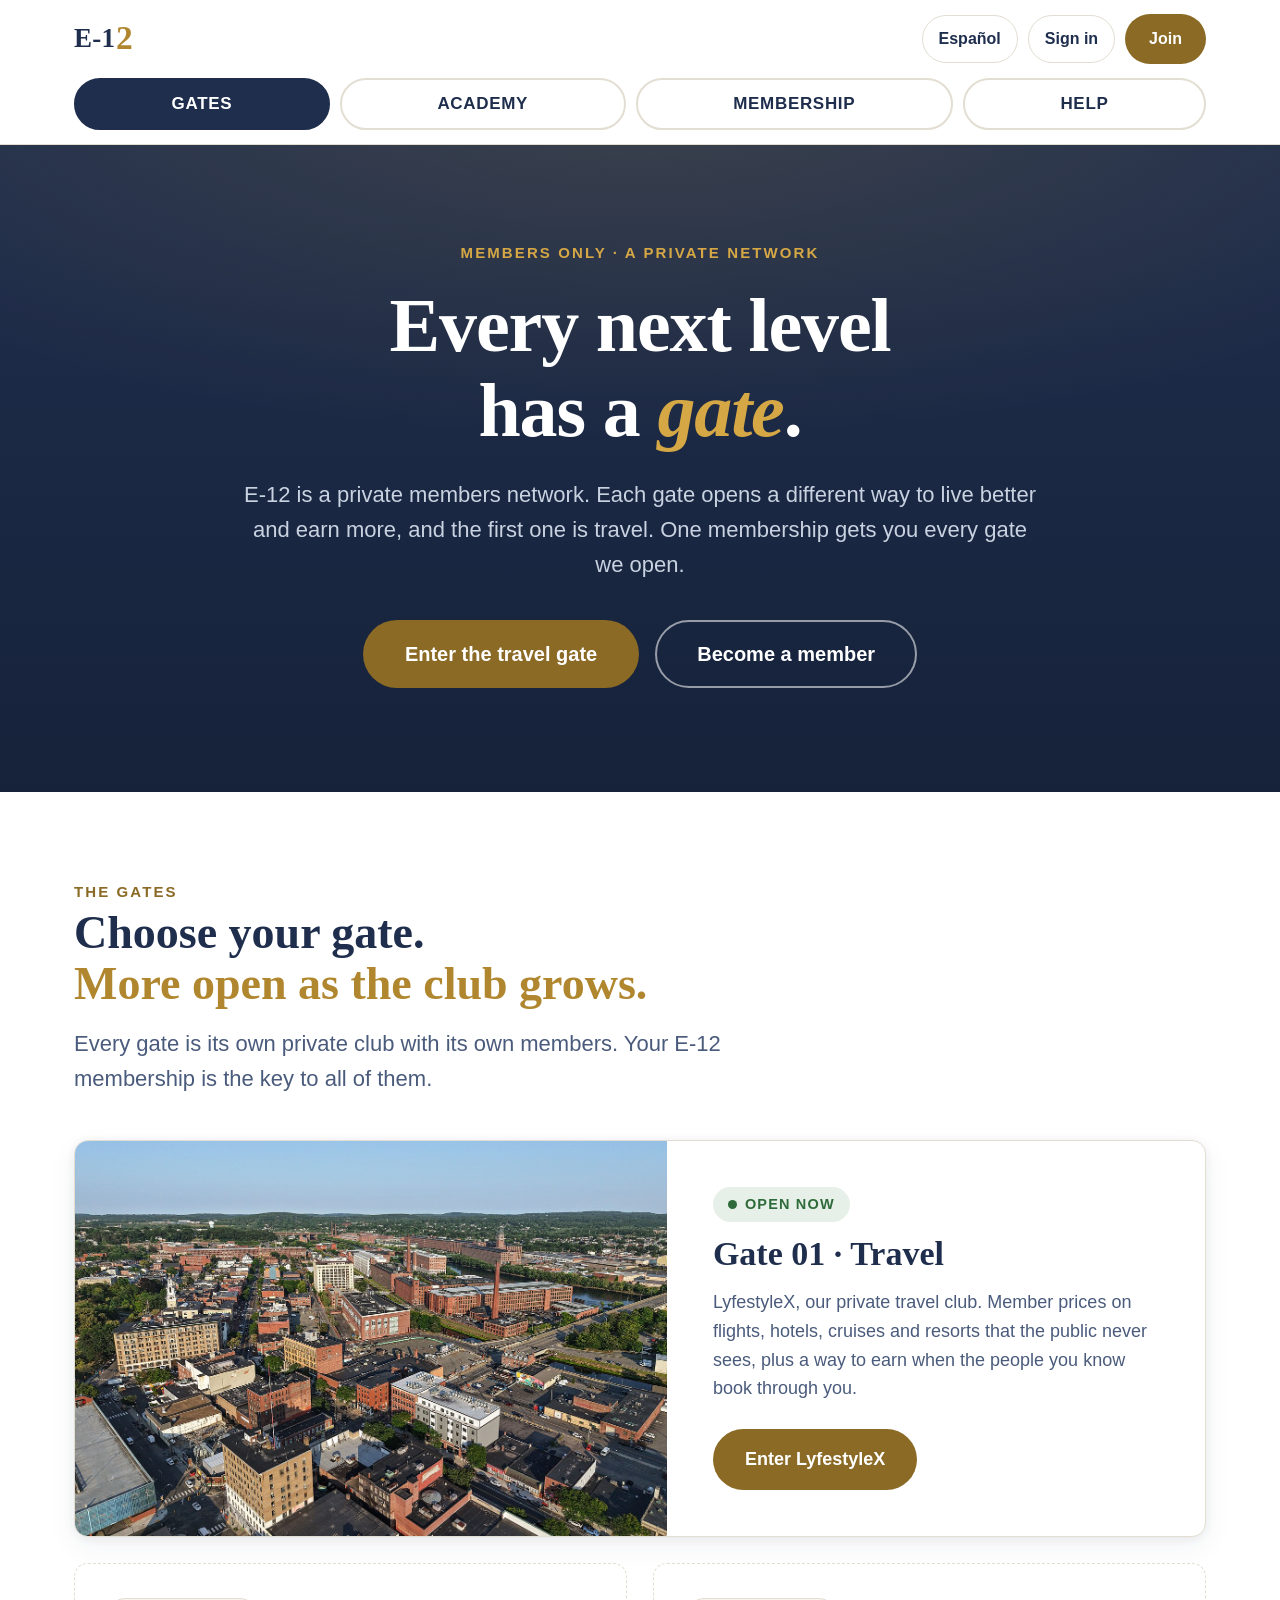
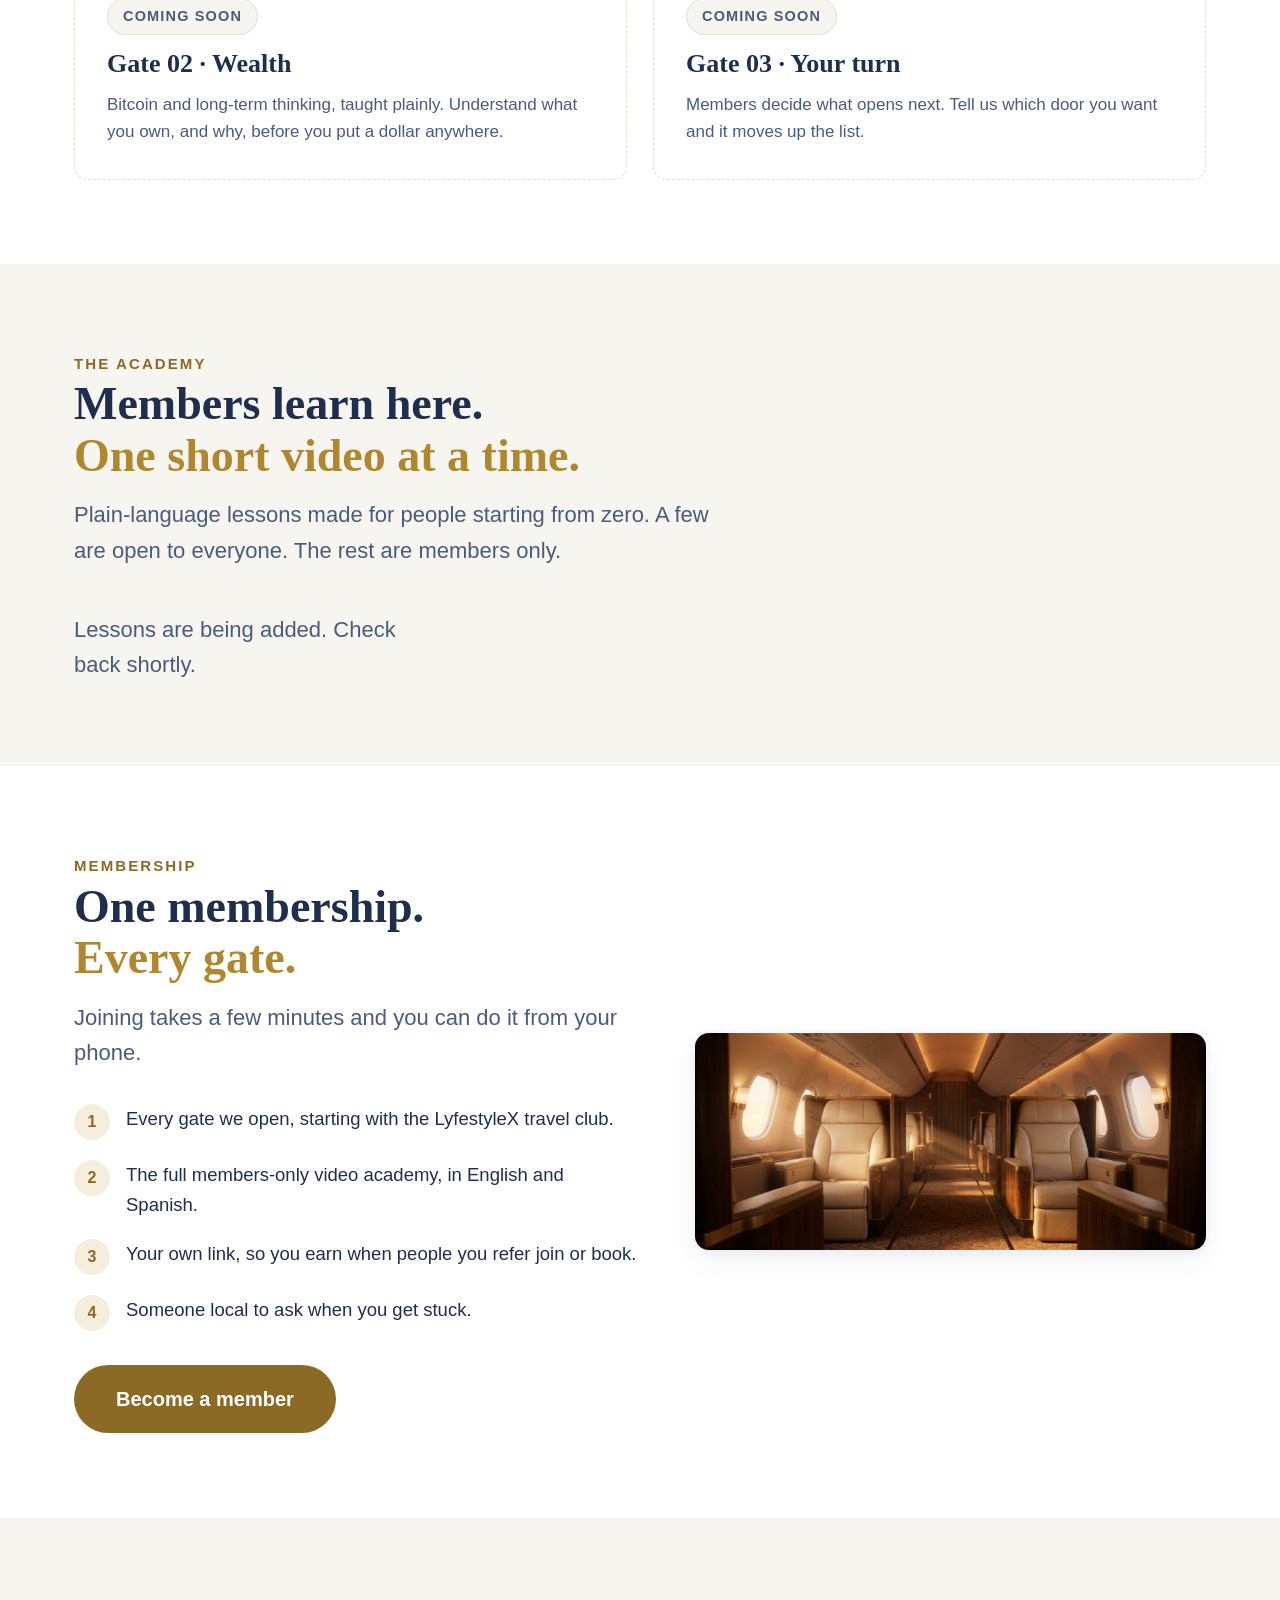
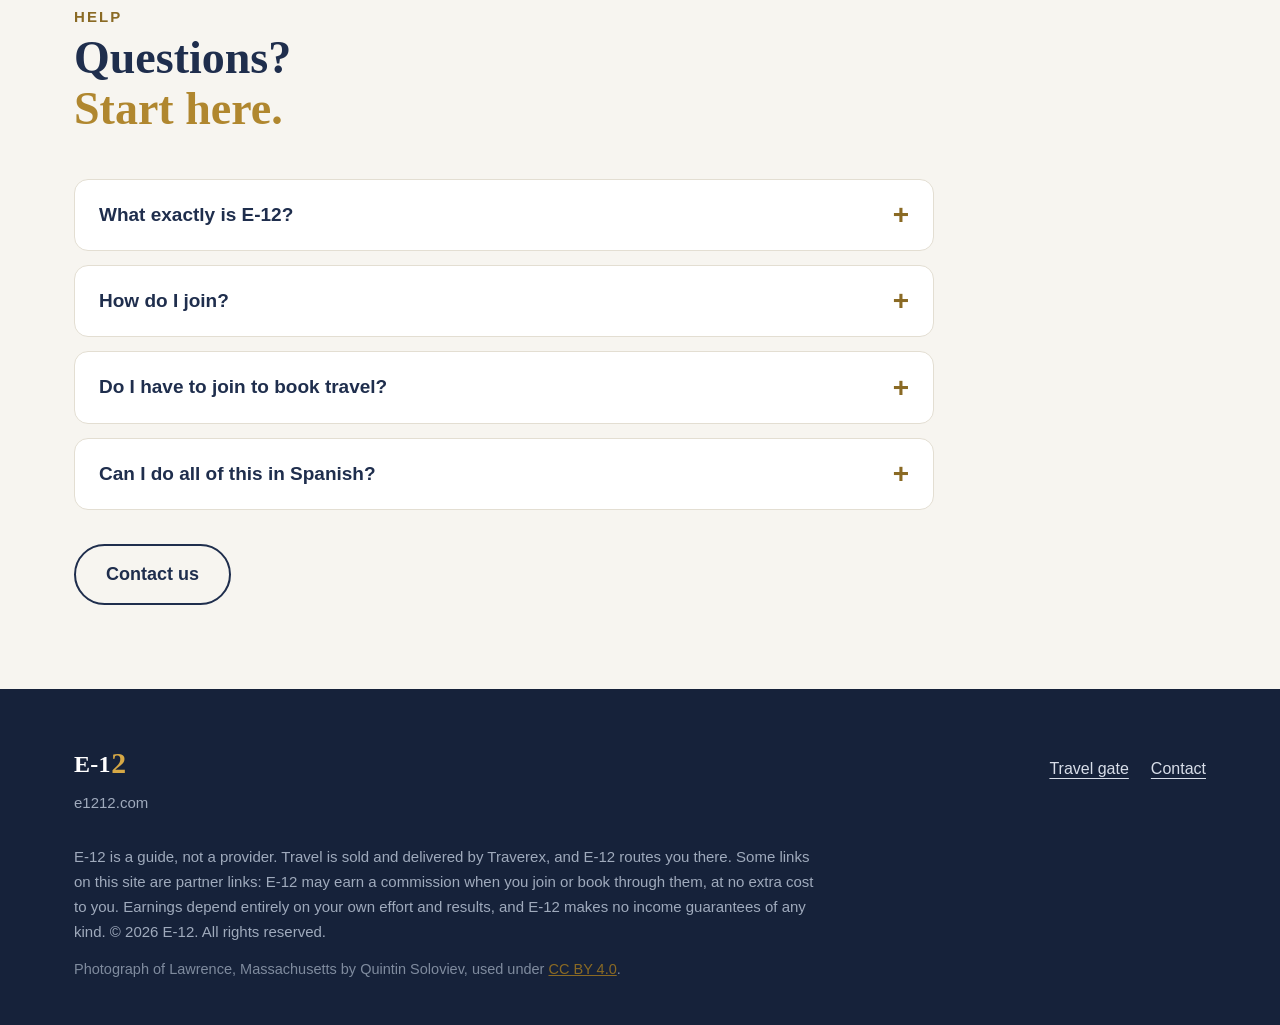
==== commit ae3338f8: "e1212.com becomes the umbrella; LyfestyleX gets the beach hero Marketing points at e1212.com, so the" ====
--- a/index.html
+++ b/index.html
@@ -3,627 +3,255 @@
 <head>
 <meta charset="utf-8">
 <meta name="viewport" content="width=device-width, initial-scale=1">
-<title>E-12 - The Members Network</title>
-<meta name="description" content="E-12 is a private members network. Learn in the academy, travel smarter, and build with our partner programs.">
+<title>E-12 - A private members network</title>
+<meta name="description" content="E-12 is a private members network. Each gate opens a different way to live better and earn more, starting with travel.">
+<link rel="stylesheet" href="css/lyx.css">
 <style>
-/* ============================================================
-   E-12 - simplified members network page
-   House style carried over from the E-23 concept round:
-   night marble, brass signage light, gate arches.
-   Self-contained: no external requests of any kind.
-   ============================================================ */
-:root {
-  --ink: #efe6d3;
-  --ink-dim: #a2947c;
-  --ink-faint: #6b5f4d;
-  --night: #0b0a08;
-  --night-2: #12100d;
-  --night-3: #191612;
-  --marble: #201c17;
-  --brass: #c9a25a;
-  --brass-hi: #ecd39a;
-  --brass-deep: #7d6134;
-  --live: #7fc98b;
-  --line: rgba(201, 162, 90, 0.18);
-  --line-soft: rgba(201, 162, 90, 0.09);
-  --font-display: "Didot", "Bodoni MT", "Playfair Display", "Georgia Pro", Georgia, "Times New Roman", serif;
-  --font-body: "Georgia Pro", Georgia, "Iowan Old Style", "Times New Roman", serif;
-  --font-mono: "Cascadia Mono", Consolas, "IBM Plex Mono", "SF Mono", Menlo, monospace;
-  --arch: 150px 150px 14px 14px;
-}
-
-* { margin: 0; padding: 0; box-sizing: border-box; }
-[hidden] { display: none !important; }
-
-/* ---- light mode: the day terminal ---- */
-body.light {
-  --ink: #2b2418;
-  --ink-dim: #6f6250;
-  --ink-faint: #a2947c;
-  --night: #f4efe4;
-  --night-2: #faf6ec;
-  --night-3: #eee7d7;
-  --marble: #e8e0cf;
-  --brass: #a37e2e;
-  --brass-hi: #7d6134;
-  --brass-deep: #c9a25a;
-  --live: #3f7d4b;
-  --line: rgba(125, 97, 52, 0.28);
-  --line-soft: rgba(125, 97, 52, 0.13);
-}
-body.light .floor {
+/* ---- umbrella-only styles: the navy hero and the gate cards ---- */
+.hero-navy {
   background:
-    radial-gradient(120% 55% at 50% 118%, rgba(163, 126, 46, 0.12), transparent 60%),
-    linear-gradient(180deg, #f8f4ea 0%, #f4efe4 40%, #ece4d2 100%);
-}
-body.light header.nav { background: rgba(250, 246, 236, 0.85); }
-body.light .hero-img img { opacity: 0.85; }
-body.light .hero-img::after {
-  background: linear-gradient(180deg, rgba(244,239,228,0.35) 0%, rgba(244,239,228,0.05) 45%, rgba(244,239,228,0.96) 100%);
-}
-body.light .hero h1, body.light .hero .lead { text-shadow: 0 1px 14px rgba(244,239,228,0.6); }
-body.light .hero .tag {
-  color: #6e5420;
-  text-shadow: 0 0 6px rgba(244,239,228,0.95), 0 0 18px rgba(244,239,228,0.9), 0 0 30px rgba(244,239,228,0.8);
-}
-body.light .gate { color: #ecd39a; }
-body.light .lesson .meta h3 { color: #efe6d3; }
-body.light .lesson .badge { color: #d9cdb4; }
-body.light .lesson .badge.free { color: #14100a; }
-body.light .btn { color: #fff8e8; }
-body.light .btn.ghost { color: var(--brass-hi); }
-body.light .tab-btn[aria-selected="true"] { color: #fff8e8; }
-body.light ::selection { background: var(--brass); color: #fff8e8; }
-html { scroll-behavior: smooth; }
-body {
-  background: var(--night);
-  color: var(--ink);
-  font-family: var(--font-body);
-  font-size: 17px;
-  line-height: 1.65;
-  overflow-x: hidden;
-  -webkit-font-smoothing: antialiased;
-}
-::selection { background: var(--brass); color: #14100a; }
-a { color: inherit; }
-img { max-width: 100%; display: block; }
-
-/* faint film grain */
-body::after {
-  content: "";
-  position: fixed; inset: 0;
-  pointer-events: none; z-index: 60; opacity: 0.05;
-  background-image: url("data:image/svg+xml,%3Csvg xmlns='http://www.w3.org/2000/svg' width='160' height='160'%3E%3Cfilter id='n'%3E%3CfeTurbulence type='fractalNoise' baseFrequency='0.9' numOctaves='2' stitchTiles='stitch'/%3E%3C/filter%3E%3Crect width='160' height='160' filter='url(%23n)' opacity='0.6'/%3E%3C/svg%3E");
-}
-/* quiet marble backdrop */
-.floor {
-  position: fixed; inset: 0; z-index: -2;
-  background:
-    radial-gradient(120% 55% at 50% 118%, rgba(201, 162, 90, 0.10), transparent 60%),
-    linear-gradient(180deg, #080706 0%, #0b0a08 40%, #14110d 100%);
-}
-
-.wrap { max-width: 1180px; margin: 0 auto; padding: 0 28px; }
-.tag {
-  font-family: var(--font-mono);
-  font-size: 11px;
-  letter-spacing: 0.32em;
-  text-transform: uppercase;
-  color: var(--brass);
-}
-
-/* ============================ NAV ============================ */
-header.nav {
-  position: sticky; top: 0; z-index: 50;
-  backdrop-filter: blur(14px); -webkit-backdrop-filter: blur(14px);
-  background: rgba(9, 8, 6, 0.78);
-  border-bottom: 1px solid var(--line-soft);
-}
-.nav-inner {
-  display: flex; align-items: center; justify-content: space-between;
-  padding-top: 16px; padding-bottom: 16px; gap: 18px;
-}
-.wordmark {
-  font-family: var(--font-display);
-  font-size: 26px; letter-spacing: 0.14em;
-  color: var(--brass-hi); text-decoration: none;
-  white-space: nowrap;
-}
-.wordmark small {
-  display: block;
-  font-family: var(--font-mono); font-size: 9px;
-  letter-spacing: 0.4em; color: var(--ink-faint); text-transform: uppercase;
-}
-.tabs { display: flex; gap: 8px; }
-.tab-btn {
-  appearance: none; background: transparent; border: 1px solid var(--line);
-  color: var(--ink-dim); cursor: pointer;
-  font-family: var(--font-mono); font-size: 11px;
-  letter-spacing: 0.22em; text-transform: uppercase;
-  padding: 10px 18px; border-radius: 999px;
-  transition: color .25s, border-color .25s, background .25s;
-}
-.tab-btn:hover { color: var(--brass-hi); border-color: var(--brass-deep); }
-.tab-btn[aria-selected="true"] {
-  color: #14100a; background: var(--brass); border-color: var(--brass);
-}
-
-/* ============================ PANELS ============================ */
-.panel { display: none; animation: fadeUp .5s ease both; }
-.panel.active { display: block; }
-@keyframes fadeUp {
-  from { opacity: 0; transform: translateY(14px); }
-  to   { opacity: 1; transform: none; }
-}
-
-section { padding: 84px 0; border-bottom: 1px solid var(--line-soft); }
-section:last-of-type { border-bottom: 0; }
-h1, h2, h3 { font-family: var(--font-display); font-weight: 400; }
-h2 { font-size: clamp(30px, 4vw, 44px); margin: 14px 0 18px; color: var(--brass-hi); }
-.lead { max-width: 640px; color: var(--ink-dim); font-size: 18px; }
-
-/* ============================ HERO ============================ */
-.hero {
-  position: relative; padding: 0; border-bottom: 1px solid var(--line-soft);
-}
-.hero-img { position: absolute; inset: 0; overflow: hidden; }
-.hero-img img { width: 100%; height: 100%; object-fit: cover; opacity: 0.72; }
-.hero-img::after {
-  content: ""; position: absolute; inset: 0;
-  background:
-    linear-gradient(180deg, rgba(11,10,8,0.5) 0%, rgba(11,10,8,0.12) 45%, rgba(11,10,8,0.94) 100%);
-}
-.hero-inner {
-  position: relative; z-index: 1;
-  min-height: 74vh;
-  display: flex; flex-direction: column; justify-content: flex-end;
-  padding-top: 140px; padding-bottom: 90px;
-}
-.hero h1 {
-  font-size: clamp(40px, 6.4vw, 76px);
-  line-height: 1.06; color: var(--ink); max-width: 780px;
-  margin: 18px 0 22px;
-}
-.hero h1 em { font-style: italic; color: var(--brass-hi); }
-.hero .lead { font-size: 19px; }
-.cta-row { display: flex; gap: 14px; flex-wrap: wrap; margin-top: 34px; }
-.btn {
-  display: inline-block; text-decoration: none; cursor: pointer;
-  font-family: var(--font-mono); font-size: 12px;
-  letter-spacing: 0.22em; text-transform: uppercase;
-  padding: 15px 28px; border-radius: 999px;
-  border: 1px solid var(--brass); color: #14100a; background: var(--brass);
-  transition: background .25s, color .25s, transform .2s;
-}
-.btn:hover { background: var(--brass-hi); transform: translateY(-1px); }
-.btn.ghost { background: transparent; color: var(--brass-hi); }
-.btn.ghost:hover { background: rgba(201,162,90,0.12); }
-.btn[aria-disabled="true"] { opacity: 0.45; cursor: default; }
-
-/* ============================ GATE CARDS ============================ */
-.cards { display: grid; grid-template-columns: repeat(3, 1fr); gap: 26px; margin-top: 48px; }
-.card {
-  background: var(--night-2); border: 1px solid var(--line);
-  border-radius: 18px; overflow: hidden;
-  display: flex; flex-direction: column;
-  transition: transform .3s, border-color .3s;
-}
-.card:hover { transform: translateY(-4px); border-color: var(--brass-deep); }
-.card .ph { position: relative; aspect-ratio: 16 / 10; overflow: hidden; }
-.card .ph img { width: 100%; height: 100%; object-fit: cover; transition: transform .6s ease; }
-.card:hover .ph img { transform: scale(1.04); }
-.card .ph .gate {
-  position: absolute; top: 14px; left: 14px;
-  background: rgba(9,8,6,0.72); border: 1px solid var(--line);
-  border-radius: 999px; padding: 6px 12px;
-  font-family: var(--font-mono); font-size: 10px;
-  letter-spacing: 0.3em; text-transform: uppercase; color: var(--brass-hi);
-}
-.card .body { padding: 24px 24px 26px; display: flex; flex-direction: column; gap: 12px; flex: 1; }
-.card h3 { font-size: 24px; color: var(--brass-hi); }
-.card p { color: var(--ink-dim); font-size: 15.5px; flex: 1; }
-.card .btn { align-self: flex-start; padding: 12px 20px; font-size: 11px; }
-
-/* ============================ MEMBERSHIP ============================ */
-.member {
-  display: grid; grid-template-columns: 1.05fr 1fr; gap: 54px; align-items: center;
-}
-.member .art img { border-radius: var(--arch); border: 1px solid var(--line); }
-.member ul { list-style: none; margin: 26px 0 30px; display: grid; gap: 14px; }
-.member li { display: flex; gap: 14px; color: var(--ink-dim); font-size: 16.5px; }
-.member li::before {
-  content: "01"; counter-increment: m;
-  font-family: var(--font-mono); font-size: 11px; letter-spacing: 0.2em;
-  color: var(--brass); padding-top: 5px;
-}
-.member ul { counter-reset: m; }
-.member li:nth-child(1)::before { content: "01"; }
-.member li:nth-child(2)::before { content: "02"; }
-.member li:nth-child(3)::before { content: "03"; }
-.member li:nth-child(4)::before { content: "04"; }
-
-/* ============================ PROGRESS / JOURNEY ============================ */
-.steps { display: grid; gap: 34px; margin-top: 50px; }
-.step {
-  display: grid; grid-template-columns: 0.9fr 1.1fr; gap: 40px; align-items: center;
-  background: var(--night-2); border: 1px solid var(--line); border-radius: 18px;
-  padding: 30px;
-}
-.step:nth-child(even) .art { order: 2; }
-.step .art img { border-radius: 14px; border: 1px solid var(--line-soft); }
-.step .k {
-  font-family: var(--font-mono); font-size: 12px; letter-spacing: 0.3em;
-  text-transform: uppercase; color: var(--brass);
-}
-.step h3 { font-size: 28px; color: var(--brass-hi); margin: 10px 0 12px; }
-.step p { color: var(--ink-dim); font-size: 16px; }
-.honest {
-  margin-top: 44px; padding: 22px 26px;
-  border: 1px solid var(--line); border-radius: 14px;
-  background: var(--night-3); color: var(--ink-dim); font-size: 15px;
-}
-.honest strong { color: var(--ink); }
-
-/* ============================ ACADEMY ============================ */
-.shelf { display: grid; grid-template-columns: repeat(2, 1fr); gap: 26px; margin-top: 48px; }
-.lesson {
-  position: relative; border-radius: 18px; overflow: hidden;
-  border: 1px solid var(--line); background: var(--night-2);
-  cursor: pointer; transition: transform .3s, border-color .3s;
-}
-.lesson:hover { transform: translateY(-4px); border-color: var(--brass-deep); }
-.lesson .ph { position: relative; aspect-ratio: 16 / 9; }
-.lesson .ph img { width: 100%; height: 100%; object-fit: cover; }
-.lesson .ph::after {
-  content: ""; position: absolute; inset: 0;
-  background: linear-gradient(180deg, transparent 40%, rgba(9,8,6,0.85) 100%);
-}
-.lesson .play {
-  position: absolute; top: 50%; left: 50%; transform: translate(-50%, -60%);
-  width: 64px; height: 64px; border-radius: 50%;
-  border: 1px solid var(--brass-hi); background: rgba(9,8,6,0.55);
-  display: grid; place-items: center; z-index: 2;
-  transition: background .25s;
-}
-.lesson:hover .play { background: rgba(201,162,90,0.25); }
-.lesson .play::before {
-  content: ""; margin-left: 4px;
-  border-left: 16px solid var(--brass-hi);
-  border-top: 10px solid transparent; border-bottom: 10px solid transparent;
-}
-.lesson .meta {
-  position: absolute; left: 20px; right: 20px; bottom: 16px; z-index: 2;
-}
-.lesson .meta h3 { font-size: 22px; color: var(--ink); }
-.lesson .badge {
-  display: inline-block; margin-bottom: 8px;
-  font-family: var(--font-mono); font-size: 10px; letter-spacing: 0.28em;
-  text-transform: uppercase; padding: 5px 11px; border-radius: 999px;
-  border: 1px solid var(--line); color: var(--ink-dim); background: rgba(9,8,6,0.6);
-}
-.lesson .badge.free { color: #14100a; background: var(--live); border-color: var(--live); }
-
-/* ============================ FOOTER ============================ */
-footer {
-  border-top: 1px solid var(--line-soft);
-  padding: 54px 0 64px; color: var(--ink-faint); font-size: 14px;
-}
-.foot-grid { display: flex; justify-content: space-between; gap: 30px; flex-wrap: wrap; }
-.disclosure { max-width: 640px; margin-top: 18px; font-size: 13px; line-height: 1.7; }
-footer a { color: var(--ink-dim); }
-
-/* ============================ MEMBERS / AUTH ============================ */
-.authbox { display: flex; gap: 8px; align-items: center; }
-.auth-btn, .owner-link { text-decoration: none; }
-.powered {
-  display: inline-block; vertical-align: middle; margin-left: 10px;
-  font-family: var(--font-mono); font-size: 9.5px; letter-spacing: 0.24em;
-  text-transform: uppercase; color: var(--ink-dim);
-  border: 1px solid var(--line); border-radius: 999px; padding: 4px 10px;
-}
-.modal-wrap {
-  position: fixed; inset: 0; z-index: 90; display: none;
-  align-items: center; justify-content: center;
-  background: rgba(5, 4, 3, 0.72); backdrop-filter: blur(6px);
-}
-.modal-wrap.open { display: flex; }
-.modal {
-  width: min(430px, calc(100vw - 40px));
-  background: var(--night-2); border: 1px solid var(--brass-deep);
-  border-radius: 18px; padding: 34px 32px 30px;
-}
-.modal h3 { font-size: 26px; color: var(--brass-hi); margin: 8px 0 18px; }
-.modal .field { margin-bottom: 14px; }
-.modal label {
-  display: block; font-family: var(--font-mono); font-size: 10px;
-  letter-spacing: 0.24em; text-transform: uppercase; color: var(--ink-dim);
-  margin-bottom: 6px;
-}
-.modal input {
-  width: 100%; background: var(--night); border: 1px solid var(--line);
-  border-radius: 10px; color: var(--ink); font-size: 16px;
-  padding: 12px 14px; font-family: var(--font-body);
-}
-.modal input:focus { outline: none; border-color: var(--brass); }
-.modal .msg { min-height: 22px; font-size: 14px; color: var(--ink-dim); margin: 8px 0 4px; }
-.modal .msg.err { color: #d98a7a; }
-.modal .msg.ok { color: var(--live); }
-.modal .row { display: flex; gap: 10px; flex-wrap: wrap; margin-top: 8px; }
-.modal .switch-mode {
-  margin-top: 16px; font-size: 14px; color: var(--ink-faint);
-}
-.modal .switch-mode a { color: var(--brass); cursor: pointer; }
-.modal .close-x {
-  float: right; background: none; border: 0; color: var(--ink-faint);
-  font-size: 22px; cursor: pointer; line-height: 1;
-}
-.vplayer {
-  position: fixed; inset: 0; z-index: 95; display: none;
-  align-items: center; justify-content: center;
-  background: rgba(5, 4, 3, 0.9);
-}
-.vplayer.open { display: flex; }
-.vplayer video {
-  width: min(960px, calc(100vw - 40px));
-  max-height: 82vh; border-radius: 14px;
-  border: 1px solid var(--brass-deep); background: #000;
-}
-.vplayer .frame {
-  width: min(960px, calc(100vw - 40px));
-  aspect-ratio: 16 / 9; border-radius: 14px; overflow: hidden;
-  border: 1px solid var(--brass-deep); background: #000;
-}
-.vplayer .frame iframe { width: 100%; height: 100%; border: 0; display: block; }
-.vplayer .close-v {
-  position: absolute; top: 24px; right: 30px;
-  background: none; border: 1px solid var(--line); border-radius: 999px;
-  color: var(--ink); font-size: 16px; cursor: pointer; padding: 8px 16px;
-  font-family: var(--font-mono);
-}
-
-/* ============================ TOAST ============================ */
-.toast {
-  position: fixed; left: 50%; bottom: 34px; transform: translateX(-50%) translateY(20px);
-  z-index: 80; opacity: 0; pointer-events: none;
-  background: var(--marble); color: var(--brass-hi);
-  border: 1px solid var(--brass-deep); border-radius: 999px;
-  padding: 13px 24px; font-family: var(--font-mono); font-size: 12px;
-  letter-spacing: 0.12em; transition: opacity .3s, transform .3s;
-}
-.toast.show { opacity: 1; transform: translateX(-50%) translateY(0); }
-
-/* ============================ RESPONSIVE ============================ */
-@media (max-width: 940px) {
-  .cards { grid-template-columns: 1fr; }
-  .member { grid-template-columns: 1fr; }
-  .step, .step:nth-child(even) { grid-template-columns: 1fr; }
-  .step:nth-child(even) .art { order: 0; }
-  .shelf { grid-template-columns: 1fr; }
-  .hero-inner { min-height: 62vh; padding-top: 110px; padding-bottom: 70px; }
-  .hero h1 { font-size: clamp(34px, 10vw, 46px); }
-}
-@media (max-width: 640px) {
-  .nav-inner { flex-direction: column; gap: 12px; padding-top: 14px; padding-bottom: 14px; }
-  .tabs { width: 100%; justify-content: center; flex-wrap: wrap; }
-  .tab-btn { padding: 9px 13px; letter-spacing: 0.12em; font-size: 10.5px; }
-  section { padding: 62px 0; }
+    radial-gradient(120% 90% at 50% -10%, rgba(214, 168, 69, 0.16), transparent 62%),
+    linear-gradient(180deg, #1F2E4D 0%, #16223A 100%);
+  padding: 96px 0 104px; text-align: center;
+}
+.hero-navy .eyebrow { color: var(--gold-hi); display: block; margin-bottom: 18px; }
+.hero-navy h1 { color: #fff; text-wrap: balance; }
+.hero-navy h1 em { font-style: italic; color: var(--gold-hi); }
+.hero-navy .lead { color: #C9D2E0; margin: 24px auto 0; max-width: 66ch; }
+.hero-navy .cta-row { justify-content: center; margin-top: 38px; }
+.hero-navy .btn-ghost { color: #fff; border-color: rgba(255,255,255,.55); }
+.hero-navy .btn-ghost:hover { background: #fff; color: var(--navy); border-color: #fff; }
+
+/* the live gate gets the full width and the photo */
+.gate-feature {
+  display: grid; grid-template-columns: 1.1fr 1fr; gap: 0;
+  border: 1px solid var(--line); border-radius: var(--radius);
+  overflow: hidden; background: var(--paper); box-shadow: var(--shadow);
+  margin-bottom: 26px;
+}
+.gate-feature .art { position: relative; min-height: 340px; }
+.gate-feature .art img { width: 100%; height: 100%; object-fit: cover; }
+.gate-feature .body { padding: 44px 46px; display: flex; flex-direction: column; justify-content: center; }
+.gate-feature h3 { font-size: 34px; margin: 10px 0 12px; }
+.gate-feature p { color: var(--navy-soft); font-size: 18px; margin-bottom: 26px; }
+
+.badge-live, .badge-soon {
+  display: inline-flex; align-items: center; gap: 8px; align-self: flex-start;
+  font-size: 14.5px; font-weight: 700; letter-spacing: 0.08em; text-transform: uppercase;
+  padding: 6px 15px; border-radius: 999px;
+}
+.badge-live { background: #E6F0E8; color: var(--ok); }
+.badge-live::before { content: ""; width: 9px; height: 9px; border-radius: 50%; background: var(--ok); }
+.badge-soon { background: var(--paper-2); color: var(--navy-soft); border: 1px solid var(--line); }
+
+/* the gates still to open */
+.gates-soon { display: grid; grid-template-columns: repeat(2, 1fr); gap: 26px; }
+.gate-soon {
+  border: 1px dashed var(--line); border-radius: var(--radius);
+  padding: 34px 32px; background: var(--paper);
+}
+.gate-soon h3 { font-size: 26px; margin: 12px 0 10px; color: var(--navy); }
+.gate-soon p { color: var(--navy-soft); font-size: 17px; }
+
+@media (max-width: 980px) {
+  .gate-feature { grid-template-columns: 1fr; }
+  .gate-feature .art { min-height: 230px; }
+  .gate-feature .body { padding: 34px 28px; }
+  .gates-soon { grid-template-columns: 1fr; }
+}
+@media (max-width: 680px) {
+  .hero-navy { padding: 62px 0 68px; }
+  .hero-navy .cta-row .btn { width: 100%; }
+  .gate-feature h3 { font-size: 29px; }
 }
 </style>
 </head>
-<body>
-<div class="floor" aria-hidden="true"></div>
+<body id="top">
 
 <header class="nav">
-  <div class="wrap nav-inner">
-    <a class="wordmark" href="#business" data-tab-link="business">E-12
-      <small>Members Network</small>
-    </a>
-    <nav class="tabs" role="tablist" aria-label="Site sections">
-      <button class="tab-btn" role="tab" id="tab-business" aria-controls="panel-business" aria-selected="true" data-tab="business" data-i18n="nav.business">Business</button>
-      <button class="tab-btn" role="tab" id="tab-progress" aria-controls="panel-progress" aria-selected="false" data-tab="progress" data-i18n="nav.progress">Progress</button>
-      <button class="tab-btn" role="tab" id="tab-academy" aria-controls="panel-academy" aria-selected="false" data-tab="academy" data-i18n="nav.academy">Academy</button>
-    </nav>
-    <div class="authbox">
-      <button class="tab-btn" id="langBtn" aria-label="Switch language / Cambiar idioma">ES</button>
-      <button class="tab-btn" id="themeBtn" aria-label="Switch between dark and light mode" title="Light / dark">&#9788;</button>
-      <a class="tab-btn owner-link" id="ownerLink" href="admin.html" hidden>Owner panel</a>
-      <button class="tab-btn auth-btn" id="authBtn" hidden>Sign in</button>
-    </div>
-  </div>
+  <div class="nav-in">
+    <a class="wordmark" href="#top" aria-label="E-12 home">E-1<span class="x">2</span></a>
+    <div class="nav-right">
+      <button class="linkbtn" id="langBtn" aria-label="Switch language / Cambiar idioma">Espa&ntilde;ol</button>
+      <button class="linkbtn" id="authBtn">Sign in</button>
+      <a class="linkbtn owner-link" id="ownerLink" href="admin.html" hidden>Owner panel</a>
+      <a class="btn btn-gold btn-sm" href="#" data-link="joinBusiness" data-i18n="nav.join">Join</a>
+    </div>
+  </div>
+  <nav class="tabs" aria-label="Sections">
+    <a class="tab" href="#gates"      data-i18n="tab.gates">Gates</a>
+    <a class="tab" href="#academy"    data-i18n="tab.academy">Academy</a>
+    <a class="tab" href="#membership" data-i18n="tab.membership">Membership</a>
+    <a class="tab" href="#help"       data-i18n="tab.help">Help</a>
+  </nav>
 </header>
 
 <main>
 
-<!-- ============================ BUSINESS (general page) ============================ -->
-<div class="panel active" id="panel-business" role="tabpanel" aria-labelledby="tab-business">
-
-  <section class="hero">
-    <div class="hero-img"><img src="img/hero-terminal.jpg" alt="A grand terminal hall at night with glowing arched gates"></div>
-    <div class="wrap hero-inner">
-      <span class="tag" data-i18n="hero.tag">E-12 . Private Members Network</span>
-      <h1 data-i18n="hero.h1">Every next level<br>has a <em>gate</em>.</h1>
-      <p class="lead" data-i18n="hero.lead">E-12 is a members network built around real skills. Learn in the academy,
-        travel smarter with member resources, and when you are ready, build alongside us
-        through our partner programs.</p>
-      <div class="cta-row">
-        <a class="btn" href="#membership" data-i18n="hero.cta1">Explore membership</a>
-        <button class="btn ghost" data-tab-link="academy" data-i18n="hero.cta2">Visit the academy</button>
-      </div>
-    </div>
-  </section>
-
-  <section id="gates">
-    <div class="wrap">
-      <span class="tag" data-i18n="gates.tag">Departures</span>
-      <h2 data-i18n="gates.h2">Choose your gate.</h2>
-      <p class="lead" data-i18n="gates.lead">Each gate is a direction you can take with E-12. Start where you are,
-        and use the partner links to go straight to the offers our members use.</p>
-      <div class="cards">
-        <article class="card">
-          <div class="ph"><span class="gate">Gate 01</span><img src="img/travel-amalfi.jpg" alt="A lantern-lit cliffside village seen from the sea at dusk"></div>
-          <div class="body">
-            <h3><span data-i18n="card.travel.h3">Travel</span> <span class="powered" data-i18n="card.travel.powered">Powered by Traverex</span></h3>
-            <p data-i18n="card.travel.p">See more of the world for less. Points, miles, and member travel offers,
-              plus the booking habits that make premium trips realistic. E-12 is your
-              guide; the travel itself is provided by Traverex.</p>
-            <a class="btn" href="#" data-link="travelPartner" data-i18n="card.travel.btn">Go to Traverex</a>
-          </div>
-        </article>
-        <article class="card">
-          <div class="ph"><span class="gate">Gate 02</span><img src="img/wealth-vault.jpg" alt="A brass vault door at the end of a marble corridor"></div>
-          <div class="body">
-            <h3 data-i18n="card.wealth.h3">Wealth</h3>
-            <p data-i18n="card.wealth.p">Bitcoin and long-term thinking, taught plainly. Understand what you own
-              and why before you put a dollar anywhere.</p>
-            <a class="btn" href="#" data-link="wealthPartner" data-i18n="card.wealth.btn">Go to wealth partner</a>
-          </div>
-        </article>
-        <article class="card">
-          <div class="ph"><span class="gate" data-i18n="card.more.chip">Boarding soon</span><img src="img/route-map.jpg" alt="A glowing in-flight route map over a dark ocean"></div>
-          <div class="body">
-            <h3 data-i18n="card.more.h3">More routes</h3>
-            <p data-i18n="card.more.p">New gates open as the network grows. Member ideas set the destination list,
-              travel and wealth are only the first two.</p>
-            <a class="btn ghost" href="#" aria-disabled="true" data-i18n="card.more.btn">In review</a>
-          </div>
-        </article>
-      </div>
-    </div>
-  </section>
-
-  <section id="membership">
-    <div class="wrap member">
+<!-- ============================ HERO ============================ -->
+<section class="hero-navy">
+  <div class="wrap">
+    <span class="eyebrow" data-i18n="hero.eyebrow">Members only &middot; A private network</span>
+    <h1 data-i18n="hero.h1">Every next level<br>has a <em>gate</em>.</h1>
+    <p class="lead" data-i18n="hero.lead">E-12 is a private members network. Each gate opens a different way to
+      live better and earn more, and the first one is travel. One membership gets you every gate we open.</p>
+    <div class="cta-row">
+      <a class="btn btn-gold btn-lg" href="lifestyle/" data-i18n="hero.cta">Enter the travel gate</a>
+      <a class="btn btn-ghost btn-lg" href="#" data-link="joinBusiness" data-i18n="hero.cta2">Become a member</a>
+    </div>
+  </div>
+</section>
+
+<!-- ============================ GATES ============================ -->
+<section id="gates">
+  <div class="wrap">
+    <div class="sec-head">
+      <span class="eyebrow" data-i18n="gates.eyebrow">The gates</span>
+      <h2 data-i18n="gates.h2">Choose your gate.<span class="h2-gold" data-i18n="gates.h2b">More open as the club grows.</span></h2>
+      <p class="lead" data-i18n="gates.lead">Every gate is its own private club with its own members. Your E-12
+        membership is the key to all of them.</p>
+    </div>
+
+    <!-- Gate 01: live -->
+    <article class="gate-feature">
+      <div class="art">
+        <img src="img/lawrence-hero-sm.jpg" alt="An aerial view of downtown Lawrence, Massachusetts on a clear summer morning" loading="lazy">
+      </div>
+      <div class="body">
+        <span class="badge-live" data-i18n="gate1.badge">Open now</span>
+        <h3 data-i18n="gate1.h">Gate 01 &middot; Travel</h3>
+        <p data-i18n="gate1.p">LyfestyleX, our private travel club. Member prices on flights, hotels, cruises and
+          resorts that the public never sees, plus a way to earn when the people you know book through you.</p>
+        <div class="cta-row">
+          <a class="btn btn-gold" href="lifestyle/" data-i18n="gate1.cta">Enter LyfestyleX</a>
+        </div>
+      </div>
+    </article>
+
+    <!-- Gates still to open -->
+    <div class="gates-soon">
+      <article class="gate-soon">
+        <span class="badge-soon" data-i18n="gate2.badge">Coming soon</span>
+        <h3 data-i18n="gate2.h">Gate 02 &middot; Wealth</h3>
+        <p data-i18n="gate2.p">Bitcoin and long-term thinking, taught plainly. Understand what you own, and why,
+          before you put a dollar anywhere.</p>
+      </article>
+      <article class="gate-soon">
+        <span class="badge-soon" data-i18n="gate3.badge">Coming soon</span>
+        <h3 data-i18n="gate3.h">Gate 03 &middot; Your turn</h3>
+        <p data-i18n="gate3.p">Members decide what opens next. Tell us which door you want and it moves up the
+          list.</p>
+      </article>
+    </div>
+  </div>
+</section>
+
+<!-- ============================ ACADEMY ============================ -->
+<section id="academy" class="band">
+  <div class="wrap">
+    <div class="sec-head">
+      <span class="eyebrow" data-i18n="acad.eyebrow">The Academy</span>
+      <h2 data-i18n="acad.h2">Members learn here.<span class="h2-gold" data-i18n="acad.h2b">One short video at a time.</span></h2>
+      <p class="lead" data-i18n="acad.lead">Plain-language lessons made for people starting from zero. A few are
+        open to everyone. The rest are members only.</p>
+    </div>
+    <div class="grid" id="academyGrid">
+      <p class="lead" id="academyEmpty" data-i18n="acad.empty">Lessons are being added. Check back shortly.</p>
+    </div>
+  </div>
+</section>
+
+<!-- ============================ MEMBERSHIP ============================ -->
+<section id="membership">
+  <div class="wrap">
+    <div class="split">
       <div>
-        <span class="tag" data-i18n="member.tag">Membership</span>
-        <h2 data-i18n="member.h2">One membership. Every gate.</h2>
-        <ul>
-          <li data-i18n="member.li1">Full access to the E-12 academy library: video trainings on travel, affiliate marketing, and bitcoin basics.</li>
-          <li data-i18n="member.li2">Member community: travel alongside people building the same things you are.</li>
-          <li data-i18n="member.li3">Partner offers and member pricing, gathered in one place.</li>
-          <li data-i18n="member.li4">A clear path from learning to earning through our partner programs, at your pace.</li>
+        <span class="eyebrow" data-i18n="mem.eyebrow">Membership</span>
+        <h2 data-i18n="mem.h2">One membership.<span class="h2-gold" data-i18n="mem.h2b">Every gate.</span></h2>
+        <p class="lead" style="margin: 16px 0 34px;" data-i18n="mem.lead">Joining takes a few minutes and you can
+          do it from your phone.</p>
+        <ul class="benefits">
+          <li><span class="n">1</span><span data-i18n="mem.li1">Every gate we open, starting with the LyfestyleX travel club.</span></li>
+          <li><span class="n">2</span><span data-i18n="mem.li2">The full members-only video academy, in English and Spanish.</span></li>
+          <li><span class="n">3</span><span data-i18n="mem.li3">Your own link, so you earn when people you refer join or book.</span></li>
+          <li><span class="n">4</span><span data-i18n="mem.li4">Someone local to ask when you get stuck.</span></li>
         </ul>
         <div class="cta-row">
-          <a class="btn" href="#" data-link="membership" data-i18n="member.cta1">Request an invite</a>
-          <button class="btn ghost" data-tab-link="progress" data-i18n="member.cta2">See the path</button>
+          <a class="btn btn-gold btn-lg" href="#" data-link="joinBusiness" data-i18n="mem.cta">Become a member</a>
         </div>
       </div>
-      <div class="art"><img src="img/academy-luxe.jpg" alt="A symmetric first class cabin aisle in warm light"></div>
-    </div>
-  </section>
-
-</div>
-
-<!-- ============================ PROGRESS ============================ -->
-<div class="panel" id="panel-progress" role="tabpanel" aria-labelledby="tab-progress" hidden>
-  <section>
-    <div class="wrap">
-      <span class="tag" data-i18n="path.tag">The Path</span>
-      <h2 data-i18n="path.h2">From boarding to arrival.</h2>
-      <p class="lead" data-i18n="path.lead">E-12 keeps the journey simple. Three stages, in order, with the academy
-        and the community carrying you between them.</p>
-
-      <div class="steps">
-        <article class="step">
-          <div class="art"><img src="img/step-boarding.jpg" alt="An aircraft boarding door seen from the jet bridge in golden light"></div>
-          <div>
-            <span class="k" data-i18n="path.s1.k">Stage 01 . Boarding</span>
-            <h3 data-i18n="path.s1.h3">Join the network.</h3>
-            <p data-i18n="path.s1.p">Become a member, get oriented, and set your first goal. You will know exactly
-              what to watch first and who to ask when you get stuck.</p>
-          </div>
-        </article>
-        <article class="step">
-          <div class="art"><img src="img/step-inflight.jpg" alt="A golden cloudscape seen through an aircraft window"></div>
-          <div>
-            <span class="k" data-i18n="path.s2.k">Stage 02 . In flight</span>
-            <h3 data-i18n="path.s2.h3">Learn the skills.</h3>
-            <p data-i18n="path.s2.p">Work through the academy: travel points and miles, affiliate marketing
-              foundations, and bitcoin basics. Short lessons, plain language, real examples.</p>
-          </div>
-        </article>
-        <article class="step">
-          <div class="art"><img src="img/step-arrival.jpg" alt="City lights seen from a plane window during a night descent"></div>
-          <div>
-            <span class="k" data-i18n="path.s3.k">Stage 03 . Arrival</span>
-            <h3 data-i18n="path.s3.h3">Build with us.</h3>
-            <p data-i18n="path.s3.p">When you are ready, step into our partner programs and share the offers you
-              already use. Membership first, affiliate business second, always in that order.</p>
-          </div>
-        </article>
-      </div>
-
-      <p class="honest" data-i18n="path.honest"><strong>A straight answer on earnings:</strong> E-12 teaches skills and
-        opens doors, it does not promise income. Results depend on your own effort and
-        consistency, and no earnings are guaranteed or implied.</p>
-    </div>
-  </section>
-</div>
-
-<!-- ============================ ACADEMY ============================ -->
-<div class="panel" id="panel-academy" role="tabpanel" aria-labelledby="tab-academy" hidden>
-  <section>
-    <div class="wrap">
-      <span class="tag" data-i18n="acad.tag">The Academy</span>
-      <h2 data-i18n="acad.h2">Come get some value.</h2>
-      <p class="lead" data-i18n="acad.lead">Video trainings made for people starting from zero. The preview lesson is
-        open to everyone, the full library is part of membership.</p>
-
-      <div class="shelf">
-        <article class="lesson" data-link="academyPreview" tabindex="0" role="button" aria-label="Watch the free preview: Travel points and miles 101">
-          <div class="ph"><img src="img/academy-travel.jpg" alt="A couple overlooking a clifftop infinity pool at dusk"></div>
-          <div class="play" aria-hidden="true"></div>
-          <div class="meta"><span class="badge free">Free preview</span><h3>Travel Points and Miles 101</h3></div>
-        </article>
-        <article class="lesson" data-link="membership" tabindex="0" role="button" aria-label="Members lesson: Affiliate marketing foundations">
-          <div class="ph"><img src="img/academy-affiliate.jpg" alt="A palatial gold hall with arched light portals"></div>
-          <div class="play" aria-hidden="true"></div>
-          <div class="meta"><span class="badge">Members</span><h3>Affiliate Marketing Foundations</h3></div>
-        </article>
-        <article class="lesson" data-link="membership" tabindex="0" role="button" aria-label="Members lesson: Bitcoin, plainly">
-          <div class="ph"><img src="img/academy-bitcoin.jpg" alt="A dark private lounge with a city skyline at night"></div>
-          <div class="play" aria-hidden="true"></div>
-          <div class="meta"><span class="badge">Members</span><h3>Bitcoin, Plainly</h3></div>
-        </article>
-        <article class="lesson" data-link="membership" tabindex="0" role="button" aria-label="Members lesson: Booking business class for less">
-          <div class="ph"><img src="img/academy-luxe.jpg" alt="First class suites with wood tables in warm dusk light"></div>
-          <div class="play" aria-hidden="true"></div>
-          <div class="meta"><span class="badge">Members</span><h3>Booking Business Class for Less</h3></div>
-        </article>
-      </div>
-
-      <div class="cta-row" style="margin-top: 46px;">
-        <a class="btn" href="#" data-link="membership" data-i18n="acad.cta1">Unlock the full library</a>
-        <button class="btn ghost" data-tab-link="business" data-i18n="acad.cta2">Back to the gates</button>
-      </div>
-    </div>
-  </section>
-</div>
+      <div>
+        <img src="img/academy-luxe.jpg" alt="A first class cabin aisle in warm light" loading="lazy">
+      </div>
+    </div>
+  </div>
+</section>
+
+<!-- ============================ HELP ============================ -->
+<section id="help" class="band">
+  <div class="wrap">
+    <div class="sec-head">
+      <span class="eyebrow" data-i18n="help.eyebrow">Help</span>
+      <h2 data-i18n="help.h2">Questions?<span class="h2-gold" data-i18n="help.h2b">Start here.</span></h2>
+    </div>
+    <div class="faq">
+      <details class="qa">
+        <summary data-i18n="faq1.q">What exactly is E-12?</summary>
+        <p data-i18n="faq1.a">A private members network. Each gate is a different club with its own benefits.
+          Travel is open now, through LyfestyleX. More gates open over time, and your membership covers all of
+          them.</p>
+      </details>
+      <details class="qa">
+        <summary data-i18n="faq2.q">How do I join?</summary>
+        <p data-i18n="faq2.a">Press any gold button that says Join or Become a member. It opens the enrolment
+          form in a new tab. Fill it in and you are a member.</p>
+      </details>
+      <details class="qa">
+        <summary data-i18n="faq3.q">Do I have to join to book travel?</summary>
+        <p data-i18n="faq3.a">No. Go into the travel gate and use the customer link there if you only want to
+          book a trip. Members get better pricing and the ability to earn.</p>
+      </details>
+      <details class="qa">
+        <summary data-i18n="faq4.q">Can I do all of this in Spanish?</summary>
+        <p data-i18n="faq4.a">Yes. Press "Espa&ntilde;ol" at the top of the page and the whole site changes.
+          Press "English" to change it back.</p>
+      </details>
+    </div>
+    <div class="cta-row" style="margin-top: 34px;">
+      <a class="btn btn-ghost" href="#" data-link="contact" data-i18n="help.contact">Contact us</a>
+    </div>
+  </div>
+</section>
 
 </main>
 
 <footer>
   <div class="wrap">
-    <div class="foot-grid">
+    <div class="foot-top">
       <div>
-        <span class="wordmark" style="font-size: 20px;">E-12</span>
-        <div class="tag" style="margin-top: 6px;">e1212.com</div>
-      </div>
-      <div style="display:flex; gap:18px;">
-        <a href="#" id="tourLink" data-i18n="foot.tour">Site tour</a>
+        <span class="wordmark">E-1<span class="x">2</span></span>
+        <div style="margin-top: 8px; color: #9FAABC; font-size: 15px;">e1212.com</div>
+      </div>
+      <div class="foot-links">
+        <a href="lifestyle/" data-i18n="foot.travel">Travel gate</a>
         <a href="#" data-link="contact" data-i18n="foot.contact">Contact</a>
       </div>
     </div>
-    <p class="disclosure" data-i18n="foot.disclosure">E-12 is a guide, not a provider: travel offers are provided by
-      Traverex, and E-12 routes you there. Some links on this site are partner links.
-      E-12 may earn a commission when you book or join through them, at no extra cost to
-      you. E-12 makes no income guarantees of any kind. &copy; 2026 E-12. All rights reserved.</p>
+    <p class="disclosure" data-i18n="foot.disclosure">E-12 is a guide, not a provider. Travel is sold and
+      delivered by Traverex, and E-12 routes you there. Some links on this site are partner links: E-12 may earn
+      a commission when you join or book through them, at no extra cost to you. Earnings depend entirely on your
+      own effort and results, and E-12 makes no income guarantees of any kind. &copy; 2026 E-12. All rights
+      reserved.</p>
+    <p class="credit">Photograph of Lawrence, Massachusetts by Quintin Soloviev, used under
+      <a href="https://creativecommons.org/licenses/by/4.0/" rel="license noopener" target="_blank">CC BY 4.0</a>.</p>
   </div>
 </footer>
 
-<div class="modal-wrap" id="authModal" role="dialog" aria-modal="true" aria-label="Member sign in">
+<!-- ============================ MODALS ============================ -->
+<div class="modal-wrap" id="authModal" role="dialog" aria-modal="true" aria-labelledby="authTitle">
   <div class="modal">
     <button class="close-x" id="authClose" aria-label="Close">&times;</button>
-    <span class="tag" data-i18n="auth.tag">E-12 Members</span>
+    <span class="eyebrow" data-i18n="auth.tag">E-12 members</span>
     <h3 id="authTitle">Sign in</h3>
     <div class="field">
       <label for="authEmail" data-i18n="auth.email">Email</label>
@@ -634,20 +262,18 @@
       <input id="authPass" type="password" autocomplete="current-password">
     </div>
     <div class="msg" id="authMsg"></div>
-    <div class="row">
-      <button class="btn" id="authSubmit">Sign in</button>
-    </div>
-    <div class="switch-mode" id="authSwitch">New here? <a id="authToggle">Create an account</a></div>
+    <button class="btn btn-navy" id="authSubmit">Sign in</button>
+    <div class="switch-mode" id="authSwitch">New here? <a id="authToggle" tabindex="0" role="button">Create an account</a></div>
   </div>
 </div>
 
-<div class="modal-wrap" id="leadModal" role="dialog" aria-modal="true" aria-label="Request an invite">
+<div class="modal-wrap" id="leadModal" role="dialog" aria-modal="true" aria-labelledby="leadTitle">
   <div class="modal">
     <button class="close-x" id="leadClose" aria-label="Close">&times;</button>
-    <span class="tag" data-i18n="lead.tag">E-12 Membership</span>
-    <h3 id="leadTitle">Request an invite</h3>
-    <p id="leadIntro" style="color: var(--ink-dim); font-size: 15px; margin-bottom: 16px;">
-      Leave your details and we will guide you from here.</p>
+    <span class="eyebrow" data-i18n="lead.tag">E-12</span>
+    <h3 id="leadTitle" data-i18n="lead.title">Talk to someone</h3>
+    <p style="color: var(--navy-soft); font-size: 17px; margin-top: 8px;" data-i18n="lead.intro">Leave your
+      details and someone will get back to you.</p>
     <div class="field">
       <label for="leadName" data-i18n="lead.name">Name</label>
       <input id="leadName" type="text" autocomplete="name">
@@ -661,22 +287,7 @@
       <input id="leadPhone" type="tel" autocomplete="tel">
     </div>
     <div class="msg" id="leadMsg"></div>
-    <div class="row">
-      <button class="btn" id="leadSubmit" data-i18n="lead.send">Send</button>
-    </div>
-  </div>
-</div>
-
-<div class="modal-wrap" id="tourModal" role="dialog" aria-modal="true" aria-label="Site tour">
-  <div class="modal">
-    <button class="close-x" id="tourClose" aria-label="Close">&times;</button>
-    <span class="tag" id="tourStep">1 / 4</span>
-    <h3 id="tourTitle"></h3>
-    <p id="tourBody" style="color: var(--ink-dim); font-size: 15.5px; min-height: 76px;"></p>
-    <div class="row">
-      <button class="btn ghost" id="tourBack">Back</button>
-      <button class="btn" id="tourNext">Next</button>
-    </div>
+    <button class="btn btn-gold" id="leadSubmit" data-i18n="lead.send">Send</button>
   </div>
 </div>
 
@@ -686,487 +297,95 @@
   <div class="frame" id="vplayerFrame" hidden></div>
 </div>
 
-<div class="toast" id="toast" role="status"></div>
+<div class="toast" id="toast" role="status" aria-live="polite"></div>
 
 <script src="js/supabase.js"></script>
 <script src="js/config.js"></script>
 <script>
-/* ------------------------------------------------------------
-   PARTNER + SIGNUP LINKS
-   Replace "#" with the real URLs when the client provides them.
-   Any link left as "#" shows a "coming soon" notice on click.
-   ------------------------------------------------------------ */
-var LINKS = {
-  travelPartner:  "#",   /* affiliate: travel offer */
-  wealthPartner:  "#",   /* affiliate: bitcoin / wealth offer */
-  membership:     "#",   /* membership signup / invite form */
-  academyPreview: "#",   /* free preview video */
-  contact:        "#"    /* mailto: or contact form */
+/* Page identity for the shared scripts. */
+window.LYX_BASE = "";
+window.LYX_PAGE = "home";
+
+/* PARTNER LINKS. Defaults are the real Traverex enrolment URLs; anything set
+   in site_links overrides them, so Jose can change them from the panel. */
+window.LINKS = {
+  joinBusiness: "https://traverexlifestyle.com/nexlevelnetwork",
+  joinCustomer: "https://traverex.com/nexlevelnetwork",
+  introVideo:   "",
+  contact:      ""
 };
 
-(function () {
-  /* ------------------------------------------------------------
-     LANGUAGE (EN/ES). English lives in the markup; Spanish lives
-     here. data-i18n elements swap wholesale; JS strings use
-     window.__e12T(en, es).
-     ------------------------------------------------------------ */
-  var I18N_ES = {
-    "nav.business": "Negocio",
-    "nav.progress": "Progreso",
-    "nav.academy": "Academia",
-    "hero.tag": "E-12 . Red privada de miembros",
-    "hero.h1": "Cada pr&oacute;ximo nivel<br>tiene su <em>puerta</em>.",
-    "hero.lead": "E-12 es una red de miembros construida sobre habilidades reales. Aprende en la academia, viaja mejor con recursos de miembros y, cuando est&eacute;s listo, crece con nosotros a trav&eacute;s de nuestros programas de socios.",
-    "hero.cta1": "Explora la membres&iacute;a",
-    "hero.cta2": "Visita la academia",
-    "gates.tag": "Salidas",
-    "gates.h2": "Elige tu puerta.",
-    "gates.lead": "Cada puerta es una direcci&oacute;n que puedes tomar con E-12. Empieza donde est&aacute;s y usa los enlaces de socios para ir directo a las ofertas que usan nuestros miembros.",
-    "card.travel.h3": "Viajes",
-    "card.travel.powered": "Impulsado por Traverex",
-    "card.travel.p": "Conoce m&aacute;s mundo por menos. Puntos, millas y ofertas de viaje para miembros, m&aacute;s los h&aacute;bitos de reserva que hacen realistas los viajes premium. E-12 es tu gu&iacute;a; los viajes los provee Traverex.",
-    "card.travel.btn": "Ir a Traverex",
-    "card.wealth.h3": "Patrimonio",
-    "card.wealth.p": "Bitcoin y visi&oacute;n de largo plazo, explicados con claridad. Entiende lo que tienes y por qu&eacute; antes de poner un d&oacute;lar en cualquier lugar.",
-    "card.wealth.btn": "Ir al socio de patrimonio",
-    "card.more.chip": "Pr&oacute;ximamente",
-    "card.more.h3": "M&aacute;s rutas",
-    "card.more.p": "Nuevas puertas se abren a medida que crece la red. Las ideas de los miembros definen la lista de destinos; viajes y patrimonio son solo las primeras dos.",
-    "card.more.btn": "En revisi&oacute;n",
-    "member.tag": "Membres&iacute;a",
-    "member.h2": "Una membres&iacute;a. Todas las puertas.",
-    "member.li1": "Acceso completo a la biblioteca de la academia E-12: videos sobre viajes, marketing de afiliados y fundamentos de bitcoin.",
-    "member.li2": "Comunidad de miembros: avanza junto a personas que construyen lo mismo que t&uacute;.",
-    "member.li3": "Ofertas de socios y precios de miembro, reunidos en un solo lugar.",
-    "member.li4": "Un camino claro de aprender a generar a trav&eacute;s de nuestros programas de socios, a tu ritmo.",
-    "member.cta1": "Solicita una invitaci&oacute;n",
-    "member.cta2": "Mira el camino",
-    "path.tag": "El Camino",
-    "path.h2": "Del abordaje al aterrizaje.",
-    "path.lead": "E-12 mantiene el viaje simple. Tres etapas, en orden, con la academia y la comunidad acompa&ntilde;&aacute;ndote entre una y otra.",
-    "path.s1.k": "Etapa 01 . Abordaje",
-    "path.s1.h3": "&Uacute;nete a la red.",
-    "path.s1.p": "Hazte miembro, ori&eacute;ntate y define tu primera meta. Sabr&aacute;s exactamente qu&eacute; ver primero y a qui&eacute;n preguntar si te atascas.",
-    "path.s2.k": "Etapa 02 . En vuelo",
-    "path.s2.h3": "Aprende las habilidades.",
-    "path.s2.p": "Avanza por la academia: puntos y millas, fundamentos de marketing de afiliados y bitcoin b&aacute;sico. Lecciones cortas, lenguaje claro, ejemplos reales.",
-    "path.s3.k": "Etapa 03 . Aterrizaje",
-    "path.s3.h3": "Construye con nosotros.",
-    "path.s3.p": "Cuando est&eacute;s listo, entra a nuestros programas de socios y comparte las ofertas que ya usas. Primero la membres&iacute;a, despu&eacute;s el negocio de afiliados, siempre en ese orden.",
-    "path.honest": "<strong>Una respuesta directa sobre las ganancias:</strong> E-12 ense&ntilde;a habilidades y abre puertas, no promete ingresos. Los resultados dependen de tu esfuerzo y constancia, y ninguna ganancia est&aacute; garantizada ni impl&iacute;cita.",
-    "acad.tag": "La Academia",
-    "acad.h2": "Ven a llevarte valor.",
-    "acad.lead": "Videos hechos para quienes empiezan desde cero. La lecci&oacute;n de vista previa est&aacute; abierta para todos; la biblioteca completa es parte de la membres&iacute;a.",
-    "acad.cta1": "Desbloquea la biblioteca",
-    "acad.cta2": "Volver a las puertas",
-    "foot.tour": "Recorrido",
-    "foot.contact": "Contacto",
-    "foot.disclosure": "E-12 es una gu&iacute;a, no un proveedor: las ofertas de viaje las provee Traverex y E-12 te lleva hasta all&aacute;. Algunos enlaces de este sitio son enlaces de socios. E-12 puede ganar una comisi&oacute;n cuando reservas o te unes a trav&eacute;s de ellos, sin costo extra para ti. E-12 no garantiza ingresos de ning&uacute;n tipo. &copy; 2026 E-12. Todos los derechos reservados.",
-    "auth.tag": "Miembros E-12",
-    "auth.email": "Correo",
-    "auth.pass": "Contrase&ntilde;a",
-    "lead.tag": "Membres&iacute;a E-12",
-    "lead.name": "Nombre",
-    "lead.email": "Correo",
-    "lead.phone": "Tel&eacute;fono",
-    "lead.send": "Enviar",
-    "player.close": "Cerrar"
-  };
-
-  window.__e12Lang = "en";
-  window.__e12T = function (en, es) { return (window.__e12Lang === "es" && es) ? es : en; };
-
-  var langBtn = document.getElementById("langBtn");
-  function applyLang(lang) {
-    window.__e12Lang = lang;
-    document.documentElement.lang = lang;
-    langBtn.textContent = lang === "es" ? "EN" : "ES";
-    document.querySelectorAll("[data-i18n]").forEach(function (el) {
-      var k = el.getAttribute("data-i18n");
-      if (!el.dataset.enSrc) el.dataset.enSrc = el.innerHTML;
-      el.innerHTML = (lang === "es" && I18N_ES[k]) ? I18N_ES[k] : el.dataset.enSrc;
-    });
-    document.dispatchEvent(new CustomEvent("e12lang", { detail: lang }));
-  }
-  var savedLang = null;
-  try {
-    savedLang = new URLSearchParams(location.search).get("lang") || localStorage.getItem("e12_lang");
-  } catch (e) {}
-  if (!savedLang) savedLang = (navigator.language || "").toLowerCase().indexOf("es") === 0 ? "es" : "en";
-  applyLang(savedLang === "es" ? "es" : "en");
-  langBtn.addEventListener("click", function () {
-    var next = window.__e12Lang === "es" ? "en" : "es";
-    try { localStorage.setItem("e12_lang", next); } catch (e) {}
-    applyLang(next);
-  });
-
-  /* ------------------------------------------------------------
-     SITE TOUR: opens automatically on a member's first sign-in,
-     reopenable any time from the footer.
-     ------------------------------------------------------------ */
-  var T = window.__e12T;
-  function tourSteps() {
-    return [
-      { t: T("Welcome to E-12", "Bienvenido a E-12"),
-        b: T("You are inside the members network. Here is a quick look at where everything lives.",
-             "Ya estás dentro de la red de miembros. Aquí tienes un recorrido rápido de dónde está todo.") },
-      { t: T("The Academy", "La Academia"),
-        b: T("Video trainings on travel, affiliate marketing, and bitcoin, under the Academy tab. Free previews are open to everyone; the full library comes with membership.",
-             "Videos sobre viajes, marketing de afiliados y bitcoin, en la pestaña Academia. Las vistas previas son gratis; la biblioteca completa viene con la membresía.") },
-      { t: T("The Gates", "Las Puertas"),
-        b: T("On the Business tab you will find our partner offers. Travel runs on Traverex; E-12 guides you there through the gate buttons.",
-             "En la pestaña Negocio están las ofertas de nuestros socios. Los viajes corren por Traverex; E-12 te guía hasta allá con los botones de cada puerta.") },
-      { t: T("Your Path", "Tu Camino"),
-        b: T("Join, learn, then build with us through partner programs, at your pace. The Progress tab shows the full route. Questions? Use Contact in the footer.",
-             "Únete, aprende y luego construye con nosotros a través de los programas de socios, a tu ritmo. La pestaña Progreso muestra la ruta completa. ¿Preguntas? Usa Contacto abajo.") }
-    ];
-  }
-  var tourModal = document.getElementById("tourModal"), tourIdx = 0;
-  function renderTour() {
-    var steps = tourSteps();
-    document.getElementById("tourStep").textContent = (tourIdx + 1) + " / " + steps.length;
-    document.getElementById("tourTitle").textContent = steps[tourIdx].t;
-    document.getElementById("tourBody").textContent = steps[tourIdx].b;
-    document.getElementById("tourBack").style.visibility = tourIdx === 0 ? "hidden" : "visible";
-    document.getElementById("tourBack").textContent = T("Back", "Atrás");
-    document.getElementById("tourNext").textContent = tourIdx === steps.length - 1 ? T("Done", "¡Listo!") : T("Next", "Siguiente");
-  }
-  function openTour() { tourIdx = 0; renderTour(); tourModal.classList.add("open"); }
-  function closeTour() {
-    tourModal.classList.remove("open");
-    try { localStorage.setItem("e12_tour_done", "1"); } catch (e) {}
-  }
-  window.__e12OpenTour = openTour;
-  document.getElementById("tourClose").addEventListener("click", closeTour);
-  tourModal.addEventListener("click", function (ev) { if (ev.target === tourModal) closeTour(); });
-  document.getElementById("tourBack").addEventListener("click", function () { if (tourIdx > 0) { tourIdx--; renderTour(); } });
-  document.getElementById("tourNext").addEventListener("click", function () {
-    if (tourIdx < tourSteps().length - 1) { tourIdx++; renderTour(); } else { closeTour(); }
-  });
-  document.getElementById("tourLink").addEventListener("click", function (ev) { ev.preventDefault(); openTour(); });
-  document.addEventListener("e12lang", function () { if (tourModal.classList.contains("open")) renderTour(); });
-
-  /* theme: dark is the house default; choice remembered per device */
-  var themeBtn = document.getElementById("themeBtn");
-  function applyTheme(t) {
-    document.body.classList.toggle("light", t === "light");
-    themeBtn.innerHTML = t === "light" ? "&#9789;" : "&#9788;";
-  }
-  var savedTheme = "dark";
-  try { savedTheme = new URLSearchParams(location.search).get("theme") || localStorage.getItem("e12_theme") || "dark"; } catch (e) {}
-  applyTheme(savedTheme);
-  themeBtn.addEventListener("click", function () {
-    var next = document.body.classList.contains("light") ? "dark" : "light";
-    try { localStorage.setItem("e12_theme", next); } catch (e) {}
-    applyTheme(next);
-  });
-
-  var TABS = ["business", "progress", "academy"];
-  var toastEl = document.getElementById("toast");
-  var toastTimer = null;
-
-  function showTab(name, push) {
-    if (TABS.indexOf(name) === -1) name = "business";
-    TABS.forEach(function (t) {
-      var btn = document.getElementById("tab-" + t);
-      var panel = document.getElementById("panel-" + t);
-      var on = (t === name);
-      btn.setAttribute("aria-selected", on ? "true" : "false");
-      panel.classList.toggle("active", on);
-      if (on) { panel.removeAttribute("hidden"); } else { panel.setAttribute("hidden", ""); }
-    });
-    if (push) {
-      try { history.replaceState(null, "", "#" + name); } catch (e) {}
-    }
-    window.scrollTo({ top: 0, behavior: "instant" in window ? "instant" : "auto" });
-  }
-
-  function toast(msg) {
-    toastEl.textContent = msg;
-    toastEl.classList.add("show");
-    clearTimeout(toastTimer);
-    toastTimer = setTimeout(function () { toastEl.classList.remove("show"); }, 2600);
-  }
-
-  /* tab buttons + any element that deep-links to a tab */
-  document.addEventListener("click", function (ev) {
-    var el = ev.target.closest("[data-tab], [data-tab-link]");
-    if (el) {
-      var name = el.getAttribute("data-tab") || el.getAttribute("data-tab-link");
-      ev.preventDefault();
-      showTab(name, true);
-      return;
-    }
-    var linkEl = ev.target.closest("[data-link]");
-    if (linkEl) {
-      var key = linkEl.getAttribute("data-link");
-      var url = LINKS[key];
-      if (!url || url === "#") {
-        ev.preventDefault();
-        toast(window.__e12T("This link goes live soon.", "Este enlace estará activo pronto."));
-      } else {
-        ev.preventDefault();
-        window.open(url, "_blank", "noopener");
-      }
-    }
-  });
-
-  /* keyboard access for lesson cards */
-  document.querySelectorAll(".lesson").forEach(function (card) {
-    card.addEventListener("keydown", function (ev) {
-      if (ev.key === "Enter" || ev.key === " ") { ev.preventDefault(); card.click(); }
-    });
-  });
-
-  /* hash routing: #business / #progress / #academy, plus #gates/#membership anchors */
-  var initial = (location.hash || "#business").slice(1);
-  if (initial === "gates" || initial === "membership") {
-    showTab("business", false);
-    var target = document.getElementById(initial);
-    if (target) setTimeout(function () { target.scrollIntoView(); }, 60);
-  } else {
-    showTab(initial, false);
-  }
-  window.addEventListener("hashchange", function () {
-    var h = location.hash.slice(1);
-    if (TABS.indexOf(h) !== -1) showTab(h, false);
-  });
-})();
-
-/* ------------------------------------------------------------
-   MEMBERS LAYER (Supabase). Loads only when js/config.js has
-   real credentials; the page above works fine without it.
-   ------------------------------------------------------------ */
-(function () {
-  if (!window.supabase || !window.E12_CONFIG || !window.E12_CONFIG.url) return;
-  var sb = window.supabase.createClient(window.E12_CONFIG.url, window.E12_CONFIG.key);
-  var $ = function (id) { return document.getElementById(id); };
-  var authBtn = $("authBtn"), ownerLink = $("ownerLink"), modal = $("authModal");
-  var authMsg = $("authMsg"), authTitle = $("authTitle"), authSubmit = $("authSubmit");
-  var vplayer = $("vplayer"), vvideo = $("vplayerVideo");
-  var toastEl = $("toast"), tTimer = null;
-  var session = null, role = null, signupMode = false, trainingsCache = [];
-  var T = window.__e12T;
-
-  function toast(m) {
-    toastEl.textContent = m; toastEl.classList.add("show");
-    clearTimeout(tTimer); tTimer = setTimeout(function () { toastEl.classList.remove("show"); }, 2600);
-  }
-  function esc(s) {
-    return String(s || "").replace(/[&<>"']/g, function (c) {
-      return { "&": "&amp;", "<": "&lt;", ">": "&gt;", '"': "&quot;", "'": "&#39;" }[c];
-    });
-  }
-  function msg(text, cls) { authMsg.textContent = text; authMsg.className = "msg" + (cls ? " " + cls : ""); }
-
-  authBtn.hidden = false;
-
-  function setAuthUI() {
-    authBtn.textContent = session ? T("Sign out", "Salir") : T("Sign in", "Entrar");
-    ownerLink.hidden = role !== "admin";
-  }
-  function setMode(signup) {
-    signupMode = signup;
-    authTitle.textContent = signup ? T("Create account", "Crear cuenta") : T("Sign in", "Entrar");
-    authSubmit.textContent = signup ? T("Create account", "Crear cuenta") : T("Sign in", "Entrar");
-    $("authSwitch").innerHTML = signup
-      ? T("Already a member?", "&iquest;Ya eres miembro?") + ' <a id="authToggle">' + T("Sign in", "Entrar") + "</a>"
-      : T("New here?", "&iquest;Nuevo por aqu&iacute;?") + ' <a id="authToggle">' + T("Create an account", "Crea una cuenta") + "</a>";
-  }
-  document.addEventListener("e12lang", function () {
-    setMode(signupMode);
-    setAuthUI();
-    renderAcademy();
-  });
-  function openModal() { modal.classList.add("open"); msg(""); setTimeout(function () { $("authEmail").focus(); }, 60); }
-  function closeModal() { modal.classList.remove("open"); }
-
-  authBtn.addEventListener("click", function () {
-    if (session) { sb.auth.signOut(); toast(T("Signed out.", "Sesión cerrada.")); } else { openModal(); }
-  });
-  $("authClose").addEventListener("click", closeModal);
-  modal.addEventListener("click", function (ev) { if (ev.target === modal) closeModal(); });
-  modal.addEventListener("click", function (ev) {
-    if (ev.target && ev.target.id === "authToggle") setMode(!signupMode);
-  });
-  authSubmit.addEventListener("click", async function () {
-    var email = $("authEmail").value.trim(), pass = $("authPass").value;
-    if (!email || !pass) { msg(T("Email and password, please.", "Correo y contraseña, por favor."), "err"); return; }
-    authSubmit.disabled = true; msg(signupMode ? T("Creating account...", "Creando cuenta...") : T("Signing in...", "Entrando..."));
-    try {
-      if (signupMode) {
-        var r = await sb.auth.signUp({ email: email, password: pass });
-        if (r.error) throw r.error;
-        msg(T("Account created. Check your email for a confirmation link.", "Cuenta creada. Revisa tu correo para el enlace de confirmación."), "ok");
-        closeModal();
-        openLead("signup", email,
-          T("Welcome to E-12", "Bienvenido a E-12"),
-          T("One more step: tell us who you are so we can guide your onboarding.", "Un paso más: cuéntanos quién eres para guiar tu incorporación."));
-      } else {
-        var r2 = await sb.auth.signInWithPassword({ email: email, password: pass });
-        if (r2.error) throw r2.error;
-        closeModal(); toast(T("Welcome back.", "Bienvenido de vuelta."));
-      }
-    } catch (e) { msg(e.message || T("Something went wrong.", "Algo salió mal."), "err"); }
-    authSubmit.disabled = false;
-  });
-  $("authPass").addEventListener("keydown", function (ev) { if (ev.key === "Enter") authSubmit.click(); });
-
-  /* ---- lead capture / onboarding ---- */
-  var leadModal = $("leadModal"), leadSource = "membership";
-  function leadMsgSet(text, cls) {
-    var el = $("leadMsg"); el.textContent = text; el.className = "msg" + (cls ? " " + cls : "");
-  }
-  function openLead(source, email, title, intro) {
-    leadSource = source;
-    if (title) $("leadTitle").textContent = title;
-    if (intro) $("leadIntro").textContent = intro;
-    if (email) $("leadEmail").value = email;
-    leadMsgSet("");
-    leadModal.classList.add("open");
-    setTimeout(function () { $("leadName").focus(); }, 60);
-  }
-  function closeLead() { leadModal.classList.remove("open"); }
-  $("leadClose").addEventListener("click", closeLead);
-  leadModal.addEventListener("click", function (ev) { if (ev.target === leadModal) closeLead(); });
-  $("leadSubmit").addEventListener("click", async function () {
-    var name = $("leadName").value.trim(), email = $("leadEmail").value.trim(), phone = $("leadPhone").value.trim();
-    if (!name || !email) { leadMsgSet(T("Name and email, please.", "Nombre y correo, por favor."), "err"); return; }
-    $("leadSubmit").disabled = true; leadMsgSet(T("Sending...", "Enviando..."));
-    var r = await sb.from("leads").insert({ name: name, email: email, phone: phone, source: leadSource });
-    $("leadSubmit").disabled = false;
-    if (r.error) { leadMsgSet(T("Could not send. Try again in a moment.", "No se pudo enviar. Intenta de nuevo en un momento."), "err"); return; }
-    leadMsgSet(T("You are on the list. We will guide you from here.", "Estás en la lista. Te guiamos desde aquí."), "ok");
-    setTimeout(closeLead, 1800);
-  });
-  /* membership CTAs open the invite flow when no signup URL is configured */
-  document.addEventListener("click", function (ev) {
-    var el = ev.target.closest('[data-link="membership"]');
-    if (!el) return;
-    var url = LINKS.membership;
-    if (!url || url === "#") {
-      ev.preventDefault(); ev.stopPropagation();
-      openLead("membership", session ? session.user.email : "",
-        T("Request an invite", "Solicita una invitación"),
-        T("Leave your details and we will guide you from here.", "Déjanos tus datos y te guiamos desde aquí."));
-    }
-  }, true);
-
-  async function loadRole() {
-    role = null;
-    if (!session) { setAuthUI(); return; }
-    var r = await sb.from("profiles").select("role").eq("id", session.user.id).single();
-    role = (r.data && r.data.role) || "member";
-    setAuthUI();
-  }
-
-  async function loadLinks() {
-    var r = await sb.from("site_links").select("key,url");
-    if (r.data) r.data.forEach(function (row) { if (row.url) LINKS[row.key] = row.url; });
-  }
-
-  /* YouTube / Vimeo page links become iframe embeds; anything else
-     plays in the native video element. */
-  function embedUrlFor(src) {
-    var m = src.match(/(?:youtube\.com\/(?:watch\?(?:.*&)?v=|shorts\/|embed\/|live\/)|youtu\.be\/)([\w-]{6,})/);
-    if (m) return "https://www.youtube-nocookie.com/embed/" + m[1] + "?autoplay=1&rel=0";
-    var v = src.match(/vimeo\.com\/(?:video\/)?(\d+)/);
-    if (v) return "https://player.vimeo.com/video/" + v[1] + "?autoplay=1";
-    return null;
-  }
-  var vframe = $("vplayerFrame");
-  async function playTraining(t) {
-    var src = t.video_url || "";
-    if (!src) { toast(T("Video coming soon.", "Video disponible pronto.")); return; }
-    if (t.badge === "members" && !session) { openModal(); toast(T("Members only. Sign in to watch.", "Solo miembros. Entra para ver.")); return; }
-    var embed = embedUrlFor(src);
-    if (embed) {
-      vvideo.hidden = true; vframe.hidden = false;
-      vframe.innerHTML = '<iframe src="' + embed + '" allow="autoplay; fullscreen; picture-in-picture" allowfullscreen></iframe>';
-      vplayer.classList.add("open");
-      return;
-    }
-    if (src.indexOf("sb://") === 0) {
-      var parts = src.slice(5).split("/");
-      var bucket = parts.shift(), path = parts.join("/");
-      var r = await sb.storage.from(bucket).createSignedUrl(path, 3600);
-      if (r.error || !r.data) { toast(T("Could not load the video. Try signing in again.", "No se pudo cargar el video. Intenta entrar de nuevo.")); return; }
-      src = r.data.signedUrl;
-    }
-    vframe.hidden = true; vframe.innerHTML = "";
-    vvideo.hidden = false;
-    vvideo.src = src; vplayer.classList.add("open"); vvideo.play().catch(function () {});
-  }
-  $("vplayerClose").addEventListener("click", function () {
-    vplayer.classList.remove("open");
-    vvideo.pause(); vvideo.src = "";
-    vframe.innerHTML = ""; vframe.hidden = true;
-  });
-
-  async function renderAcademy() {
-    var r = await sb.from("trainings").select("*").eq("published", true).order("sort");
-    if (r.error || !r.data || !r.data.length) return;
-    trainingsCache = r.data;
-    var shelf = document.querySelector("#panel-academy .shelf");
-    if (!shelf) return;
-    shelf.innerHTML = r.data.map(function (t) {
-      var badge = t.badge === "free"
-        ? '<span class="badge free">' + T("Free preview", "Vista gratis") + "</span>"
-        : '<span class="badge">' + T("Members", "Miembros") + "</span>";
-      var img = t.image_url || "img/academy-travel.jpg";
-      return '<article class="lesson" data-training-id="' + esc(t.id) + '" tabindex="0" role="button" aria-label="' + esc(t.title) + '">' +
-        '<div class="ph"><img src="' + esc(img) + '" alt="' + esc(t.title) + '"></div>' +
-        '<div class="play" aria-hidden="true"></div>' +
-        '<div class="meta">' + badge + "<h3>" + esc(t.title) + "</h3></div>" +
-        "</article>";
-    }).join("");
-    shelf.querySelectorAll(".lesson").forEach(function (card) {
-      function go() {
-        var t = trainingsCache.find(function (x) { return x.id === card.getAttribute("data-training-id"); });
-        if (t) playTraining(t);
-      }
-      card.addEventListener("click", go);
-      card.addEventListener("keydown", function (ev) { if (ev.key === "Enter" || ev.key === " ") { ev.preventDefault(); go(); } });
-    });
-  }
-
-  /* ---- lightweight first-party analytics (no cookies, no PII) ----
-     Records ONLY on the real domain so previews and localhost never
-     pollute the numbers. ---- */
-  var isProd = location.hostname === "e1212.com" || location.hostname === "www.e1212.com";
-  if (isProd) {
-    try {
-      sb.from("site_events").insert({
-        type: "view",
-        path: location.hash ? location.hash.slice(1) : "home",
-        referrer: (document.referrer || "").slice(0, 300)
-      }).then(function () {});
-    } catch (e) {}
-    document.addEventListener("click", function (ev) {
-      var el = ev.target.closest("[data-link]");
-      if (!el) return;
-      try {
-        sb.from("site_events").insert({ type: "click", path: el.getAttribute("data-link") }).then(function () {});
-      } catch (e) {}
-    }, true);
-  }
-
-  sb.auth.onAuthStateChange(function (_ev, s) {
-    var wasOut = !session;
-    session = s;
-    loadRole().then(renderAcademy);
-    /* first sign-in on this device: open the site tour */
-    if (s && wasOut) {
-      var toured = null;
-      try { toured = localStorage.getItem("e12_tour_done"); } catch (e) {}
-      if (!toured && window.__e12OpenTour) setTimeout(window.__e12OpenTour, 600);
-    }
-  });
-  sb.auth.getSession().then(function (r) {
-    session = r.data.session;
-    loadRole().then(function () { loadLinks(); renderAcademy(); });
-  });
-})();
+/* Spanish. English lives in the markup. */
+window.LYX_I18N = {
+  "nav.join": "Únete",
+  "tab.gates": "Puertas", "tab.academy": "Academia", "tab.membership": "Membresía", "tab.help": "Ayuda",
+
+  "hero.eyebrow": "Solo para miembros &middot; Una red privada",
+  "hero.h1": "Cada nuevo nivel<br>tiene una <em>puerta</em>.",
+  "hero.lead": "E-12 es una red privada de miembros. Cada puerta abre una manera distinta de vivir mejor y " +
+    "ganar más, y la primera es viajes. Una sola membresía te da todas las puertas que abramos.",
+  "hero.cta": "Entra a la puerta de viajes", "hero.cta2": "Hazte miembro",
+
+  "gates.eyebrow": "Las puertas", "gates.h2": "Escoge tu puerta.",
+  "gates.h2b": "Se abren más mientras crece el club.",
+  "gates.lead": "Cada puerta es su propio club privado con sus propios miembros. Tu membresía E-12 es la llave " +
+    "de todas.",
+
+  "gate1.badge": "Abierta ahora", "gate1.h": "Puerta 01 &middot; Viajes",
+  "gate1.p": "LyfestyleX, nuestro club privado de viajes. Precios de miembro en vuelos, hoteles, cruceros y " +
+    "resorts que el público nunca ve, y una forma de ganar cuando la gente que conoces reserva contigo.",
+  "gate1.cta": "Entrar a LyfestyleX",
+
+  "gate2.badge": "Próximamente", "gate2.h": "Puerta 02 &middot; Riqueza",
+  "gate2.p": "Bitcoin y pensamiento a largo plazo, explicado con claridad. Entiende qué tienes, y por qué, " +
+    "antes de poner un dólar en cualquier lado.",
+  "gate3.badge": "Próximamente", "gate3.h": "Puerta 03 &middot; Tú decides",
+  "gate3.p": "Los miembros deciden qué se abre después. Dinos qué puerta quieres y sube en la lista.",
+
+  "acad.eyebrow": "La Academia", "acad.h2": "Aquí aprenden los miembros.",
+  "acad.h2b": "Un video corto a la vez.",
+  "acad.lead": "Lecciones en lenguaje sencillo hechas para quien empieza desde cero. Algunas son para todos. " +
+    "El resto son solo para miembros.",
+  "acad.empty": "Estamos agregando las lecciones. Vuelve pronto.",
+
+  "mem.eyebrow": "Membresía", "mem.h2": "Una membresía.", "mem.h2b": "Todas las puertas.",
+  "mem.lead": "Hacerte miembro toma unos minutos y lo puedes hacer desde tu teléfono.",
+  "mem.li1": "Todas las puertas que abramos, empezando por el club de viajes LyfestyleX.",
+  "mem.li2": "La academia completa de videos, solo para miembros, en inglés y español.",
+  "mem.li3": "Tu propio enlace, para que ganes cuando la gente que refieres se une o reserva.",
+  "mem.li4": "Alguien local a quien preguntarle cuando te trabes.",
+  "mem.cta": "Hazte miembro",
+
+  "help.eyebrow": "Ayuda", "help.h2": "¿Preguntas?", "help.h2b": "Empieza aquí.",
+  "faq1.q": "¿Qué es exactamente E-12?",
+  "faq1.a": "Una red privada de miembros. Cada puerta es un club distinto con sus propios beneficios. Viajes " +
+    "ya está abierta, a través de LyfestyleX. Se abren más con el tiempo, y tu membresía cubre todas.",
+  "faq2.q": "¿Cómo me hago miembro?",
+  "faq2.a": "Presiona cualquier botón dorado que diga Únete o Hazte miembro. Se abre el formulario de " +
+    "inscripción en una pestaña nueva. Llénalo y ya eres miembro.",
+  "faq3.q": "¿Tengo que ser miembro para reservar viajes?",
+  "faq3.a": "No. Entra a la puerta de viajes y usa el enlace de cliente si solo quieres reservar un viaje. " +
+    "Los miembros reciben mejores precios y pueden ganar.",
+  "faq4.q": "¿Puedo hacer todo esto en español?",
+  "faq4.a": 'Sí. Presiona "Español" arriba en la página y todo el sitio cambia. Presiona "English" para ' +
+    'regresarlo.',
+  "help.contact": "Contáctanos",
+
+  "foot.travel": "Puerta de viajes", "foot.contact": "Contacto",
+  "foot.disclosure": "E-12 es una guía, no un proveedor. Los viajes los vende y entrega Traverex, y E-12 te " +
+    "dirige allá. Algunos enlaces en este sitio son enlaces de socio: E-12 puede ganar una comisión cuando te " +
+    "unes o reservas a través de ellos, sin costo adicional para ti. Las ganancias dependen completamente de " +
+    "tu propio esfuerzo y resultados, y E-12 no garantiza ingresos de ningún tipo. © 2026 E-12. Todos los " +
+    "derechos reservados.",
+
+  "auth.tag": "Miembros E-12", "auth.email": "Correo", "auth.pass": "Contraseña",
+  "lead.tag": "E-12", "lead.title": "Habla con alguien",
+  "lead.intro": "Déjanos tus datos y alguien te contactará.",
+  "lead.name": "Nombre", "lead.email": "Correo", "lead.phone": "Teléfono", "lead.send": "Enviar",
+  "player.close": "Cerrar"
+};
 </script>
+<script src="js/chrome.js"></script>
+<script src="js/app.js"></script>
 </body>
 </html>
--- a/css/lyx.css
+++ b/css/lyx.css
@@ -0,0 +1,347 @@
+/* ==========================================================================
+   LyfestyleX - travel page (Gate 01 of the E-12 / e1212.com umbrella)
+   Layout + palette after lawrenceredevelopmentauthority.org (navy + gold,
+   white ground, two-tone serif headings).
+   Imagery after xullu.com (bright, full-bleed, rounded, generous space).
+   Built for an older, less tech-comfortable, bilingual Lawrence audience:
+   nothing hidden behind a menu, nothing under 15px, every target >= 48px.
+   Self-contained: no external requests of any kind.
+   ========================================================================== */
+:root {
+  --navy:       #1F2E4D;   /* primary text, headline line 1 */
+  --navy-deep:  #16223A;
+  --navy-soft:  #4A5B7C;   /* secondary text - 6.4:1 on white */
+  --gold:       #B0872F;   /* LARGE display text only - 3.3:1 */
+  --gold-text:  #8A6A24;   /* small text + button fills - 5.0:1 */
+  --gold-hi:    #D6A845;   /* bright accent, used on dark only */
+  --gold-tint:  #F6EEDC;
+  --paper:      #FFFFFF;
+  --paper-2:    #F7F5F0;
+  --line:       #E3DED2;
+  --focus:      #1F6FEB;
+  --ok:         #2F6B3A;
+  --font-display: "Georgia Pro", Georgia, "Times New Roman", serif;
+  --font-body: -apple-system, BlinkMacSystemFont, "Segoe UI", Roboto, "Helvetica Neue", Arial, sans-serif;
+  --radius: 14px;
+  --shadow: 0 2px 10px rgba(31, 46, 77, 0.07), 0 10px 30px rgba(31, 46, 77, 0.06);
+}
+
+* { margin: 0; padding: 0; box-sizing: border-box; }
+[hidden] { display: none !important; }
+html { scroll-behavior: smooth; scroll-padding-top: 148px; }
+body {
+  background: var(--paper);
+  color: var(--navy);
+  font-family: var(--font-body);
+  font-size: 19px;
+  line-height: 1.6;
+  overflow-x: hidden;
+  -webkit-font-smoothing: antialiased;
+}
+img { max-width: 100%; display: block; }
+a { color: var(--gold-text); }
+
+/* One visible focus style everywhere. Never removed. */
+:focus-visible {
+  outline: 3px solid var(--focus);
+  outline-offset: 3px;
+  border-radius: 4px;
+}
+
+.wrap { max-width: 1180px; margin: 0 auto; padding: 0 24px; }
+
+/* ============================== TYPE ============================== */
+h1, h2, h3 { font-family: var(--font-display); font-weight: 700; line-height: 1.12; }
+h1 { font-size: clamp(38px, 6.4vw, 76px); letter-spacing: -0.015em; }
+h2 { font-size: clamp(30px, 4vw, 46px); color: var(--navy); }
+h3 { font-size: 21px; line-height: 1.3; }
+/* LRA's signature: heading stacks navy over gold */
+.h2-gold { display: block; color: var(--gold); }
+.lead { font-size: clamp(18px, 2vw, 22px); color: var(--navy-soft); max-width: 62ch; }
+.eyebrow {
+  font-size: 15px; font-weight: 700; letter-spacing: 0.14em;
+  text-transform: uppercase; color: var(--gold-text); margin-bottom: 10px;
+}
+
+/* ============================== BUTTONS ============================== */
+.btn {
+  display: inline-flex; align-items: center; justify-content: center;
+  min-height: 56px; padding: 14px 30px;
+  font-family: var(--font-body); font-size: 18px; font-weight: 700;
+  border: 2px solid transparent; border-radius: 999px;
+  cursor: pointer; text-decoration: none; text-align: center;
+  transition: background-color .15s, border-color .15s, color .15s;
+}
+.btn-gold { background: var(--gold-text); color: #fff; }
+.btn-gold:hover { background: #6E5320; }
+.btn-navy { background: var(--navy); color: #fff; }
+.btn-navy:hover { background: var(--navy-deep); }
+.btn-ghost { background: transparent; color: var(--navy); border-color: var(--navy); }
+.btn-ghost:hover { background: var(--navy); color: #fff; }
+.btn-lg { min-height: 64px; font-size: 20px; padding: 16px 40px; }
+.btn-sm { min-height: 48px; font-size: 16px; padding: 10px 22px; }
+.cta-row { display: flex; flex-wrap: wrap; gap: 16px; align-items: center; }
+
+/* ============================== NAV ============================== */
+header.nav {
+  position: sticky; top: 0; z-index: 50;
+  background: var(--paper);
+  border-bottom: 1px solid var(--line);
+}
+.nav-in {
+  display: flex; align-items: center; justify-content: space-between;
+  gap: 16px; padding: 14px 24px; max-width: 1180px; margin: 0 auto;
+}
+.wordmark {
+  font-family: var(--font-display); font-weight: 700;
+  font-size: 27px; letter-spacing: 0.01em; color: var(--navy);
+  text-decoration: none; white-space: nowrap;
+}
+/* the emphasised X */
+.wordmark .x {
+  color: var(--gold); font-size: 1.24em; line-height: 0;
+  position: relative; top: 0.05em; margin-left: 0.02em;
+}
+.nav-right { display: flex; align-items: center; gap: 10px; flex-wrap: wrap; }
+.linkbtn {
+  min-height: 48px; padding: 8px 16px; font-size: 16px; font-weight: 600;
+  background: none; border: 1px solid var(--line); border-radius: 999px;
+  color: var(--navy); cursor: pointer; font-family: var(--font-body);
+}
+.linkbtn:hover { border-color: var(--navy); }
+
+/* Row 2: the four big labelled tabs. Never a hamburger, never a dropdown. */
+.tabs {
+  display: flex; gap: 10px; flex-wrap: wrap;
+  padding: 0 24px 14px; max-width: 1180px; margin: 0 auto;
+}
+.tab {
+  flex: 1 1 auto; min-width: 130px;
+  display: flex; align-items: center; justify-content: center;
+  min-height: 52px; padding: 10px 18px;
+  font-size: 17px; font-weight: 700; letter-spacing: 0.04em;
+  text-transform: uppercase; text-decoration: none;
+  color: var(--navy); background: var(--paper);
+  border: 2px solid var(--line); border-radius: 999px;
+  transition: background-color .15s, border-color .15s, color .15s;
+}
+.tab:hover { border-color: var(--navy); }
+.tab[aria-current="true"] { background: var(--navy); border-color: var(--navy); color: #fff; }
+
+/* ============================== HERO ============================== */
+.hero { position: relative; min-height: min(78vh, 720px); display: flex; align-items: center; }
+.hero-img { position: absolute; inset: 0; overflow: hidden; }
+.hero-img img { width: 100%; height: 100%; object-fit: cover; object-position: center 42%; }
+/* scrim so white type stays legible on a bright daylight photo */
+.hero-img::after {
+  content: ""; position: absolute; inset: 0;
+  background:
+    linear-gradient(180deg, rgba(12,20,36,0.62) 0%, rgba(12,20,36,0.40) 42%, rgba(12,20,36,0.78) 100%);
+}
+.hero-in { position: relative; z-index: 2; width: 100%; padding: 72px 0; text-align: center; }
+/* the exclusivity line sits above the headline, gold on the dark scrim */
+.hero .eyebrow { color: var(--gold-hi); display: block; margin-bottom: 16px; }
+.hero h1 { color: #fff; text-wrap: balance; }
+.hero h1 .gold { color: var(--gold-hi); display: block; }
+.hero .lead { color: #EFEAE0; margin: 22px auto 0; text-align: center; }
+.hero .cta-row { justify-content: center; margin-top: 34px; }
+/* "Powered by Traverex" sits under the join button, quiet but present */
+.powered {
+  display: block; margin-top: 18px;
+  font-size: 15px; font-weight: 600; letter-spacing: 0.14em; text-transform: uppercase;
+  color: rgba(255, 255, 255, 0.78);
+}
+/* the quieter customer path */
+.cust-link {
+  display: inline-block; margin-top: 22px;
+  color: #F0E6CF; font-size: 17px; font-weight: 600;
+  text-decoration: underline; text-underline-offset: 4px;
+  min-height: 48px; padding: 12px 4px;
+}
+.cust-link:hover { color: #fff; }
+
+/* ============================== SECTIONS ============================== */
+section { padding: 84px 0; }
+.band { background: var(--paper-2); }
+.sec-head { max-width: 62ch; margin-bottom: 44px; }
+.sec-head .lead { margin-top: 16px; }
+
+/* ---- Xullu-style icon tiles ---- */
+.tiles { display: grid; grid-template-columns: repeat(4, 1fr); gap: 20px; }
+.tile {
+  background: var(--gold-tint); border-radius: var(--radius);
+  padding: 30px 24px; text-align: center;
+}
+.tile svg { width: 52px; height: 52px; margin: 0 auto 16px; display: block; color: var(--navy); }
+.tile h3 { color: var(--navy); margin-bottom: 8px; font-size: 20px; }
+.tile p { font-size: 16.5px; color: var(--navy-soft); line-height: 1.5; }
+
+/* ---- card grid: wraps, never scrolls sideways, no arrows ---- */
+.grid { display: grid; grid-template-columns: repeat(3, 1fr); gap: 26px; }
+.card {
+  background: var(--paper); border: 1px solid var(--line);
+  border-radius: var(--radius); overflow: hidden;
+  box-shadow: var(--shadow); cursor: pointer;
+  display: flex; flex-direction: column;
+  transition: transform .15s, box-shadow .15s;
+}
+.card:hover { transform: translateY(-3px); box-shadow: 0 6px 16px rgba(31,46,77,.12), 0 18px 44px rgba(31,46,77,.10); }
+.card-img { position: relative; aspect-ratio: 16 / 9; background: var(--paper-2); }
+.card-img img { width: 100%; height: 100%; object-fit: cover; }
+.card-play {
+  position: absolute; left: 50%; top: 50%; transform: translate(-50%, -50%);
+  width: 62px; height: 62px; border-radius: 50%;
+  background: rgba(255,255,255,0.94); box-shadow: 0 4px 14px rgba(0,0,0,.28);
+  display: flex; align-items: center; justify-content: center;
+}
+.card-play::after {
+  content: ""; margin-left: 4px;
+  border-left: 19px solid var(--navy);
+  border-top: 12px solid transparent; border-bottom: 12px solid transparent;
+}
+.card-body { padding: 20px 22px 24px; }
+.pill {
+  display: inline-block; margin-bottom: 10px;
+  font-size: 14.5px; font-weight: 700; letter-spacing: 0.06em; text-transform: uppercase;
+  padding: 5px 13px; border-radius: 999px;
+}
+.pill-members { background: var(--navy); color: #fff; }
+.pill-free { background: var(--gold-tint); color: var(--gold-text); }
+.card h3 { color: var(--navy); }
+
+/* ---- membership list ---- */
+.benefits { list-style: none; display: grid; gap: 20px; margin-bottom: 34px; }
+.benefits li { display: flex; gap: 16px; align-items: flex-start; font-size: 18.5px; }
+.benefits .n {
+  flex: 0 0 auto; width: 36px; height: 36px; border-radius: 50%;
+  background: var(--gold-tint); color: var(--gold-text);
+  font-weight: 700; font-size: 16px;
+  display: flex; align-items: center; justify-content: center;
+}
+.split { display: grid; grid-template-columns: 1.05fr 0.95fr; gap: 56px; align-items: center; }
+.split img { border-radius: var(--radius); box-shadow: var(--shadow); }
+
+/* ---- help / faq ---- */
+.faq { display: grid; gap: 14px; max-width: 860px; }
+.qa { border: 1px solid var(--line); border-radius: var(--radius); background: var(--paper); }
+.qa summary {
+  cursor: pointer; list-style: none; padding: 20px 24px;
+  font-size: 19px; font-weight: 700; color: var(--navy);
+  display: flex; justify-content: space-between; align-items: center; gap: 16px;
+  min-height: 64px;
+}
+.qa summary::-webkit-details-marker { display: none; }
+.qa summary::after { content: "+"; font-size: 28px; color: var(--gold-text); line-height: 1; }
+.qa[open] summary::after { content: "\2212"; }
+.qa p { padding: 0 24px 22px; color: var(--navy-soft); font-size: 17.5px; }
+
+/* ---- video ---- */
+.video-frame {
+  position: relative; aspect-ratio: 16 / 9; max-width: 940px; margin: 0 auto;
+  border-radius: var(--radius); overflow: hidden;
+  background: var(--navy-deep); box-shadow: var(--shadow);
+}
+.video-frame iframe, .video-frame video { width: 100%; height: 100%; border: 0; display: block; }
+
+/* ============================== FOOTER ============================== */
+footer { background: var(--navy-deep); color: #D8DEE9; padding: 56px 0 44px; font-size: 16px; }
+footer .wordmark { color: #fff; font-size: 24px; }
+footer .wordmark .x { color: var(--gold-hi); }
+.foot-top {
+  display: flex; justify-content: space-between; gap: 26px;
+  flex-wrap: wrap; align-items: flex-start; margin-bottom: 30px;
+}
+.foot-links { display: flex; gap: 22px; flex-wrap: wrap; }
+.foot-links a { color: #D8DEE9; text-decoration: underline; text-underline-offset: 4px; min-height: 48px; display: inline-flex; align-items: center; }
+.foot-links a:hover { color: #fff; }
+.disclosure { color: #9FAABC; font-size: 15px; line-height: 1.65; max-width: 90ch; }
+.disclosure a { color: #B9C4D4; }
+.credit { color: #7F8B9E; font-size: 14.5px; margin-top: 14px; }
+
+/* ============================== MODALS ============================== */
+.modal-wrap {
+  position: fixed; inset: 0; z-index: 100; display: none;
+  align-items: center; justify-content: center; padding: 20px;
+  background: rgba(12, 20, 36, 0.62);
+}
+.modal-wrap.open { display: flex; }
+.modal {
+  position: relative; width: 100%; max-width: 470px;
+  background: var(--paper); border-radius: var(--radius);
+  padding: 34px 30px 30px; box-shadow: 0 24px 70px rgba(0,0,0,.35);
+  max-height: 92vh; overflow-y: auto;
+}
+.modal h3 { font-size: 27px; margin-bottom: 6px; }
+.close-x {
+  position: absolute; top: 12px; right: 12px;
+  width: 48px; height: 48px; border: 0; border-radius: 50%;
+  background: none; font-size: 30px; line-height: 1; color: var(--navy-soft); cursor: pointer;
+}
+.close-x:hover { background: var(--paper-2); color: var(--navy); }
+.field { margin-top: 18px; }
+.field label { display: block; font-size: 16px; font-weight: 600; margin-bottom: 7px; }
+.field input {
+  width: 100%; min-height: 54px; padding: 12px 15px;
+  font-size: 18px; font-family: var(--font-body); color: var(--navy);
+  background: var(--paper); border: 2px solid var(--line); border-radius: 10px;
+}
+.field input:focus { border-color: var(--navy); outline: none; }
+.field input:focus-visible { outline: 3px solid var(--focus); outline-offset: 2px; }
+.msg { margin-top: 14px; font-size: 16.5px; min-height: 24px; color: var(--navy-soft); }
+.msg.err { color: #B3261E; }
+.msg.ok { color: var(--ok); }
+.modal .btn { width: 100%; margin-top: 20px; }
+.switch-mode { margin-top: 16px; font-size: 16.5px; color: var(--navy-soft); text-align: center; }
+.switch-mode a { cursor: pointer; font-weight: 600; }
+
+.vplayer {
+  position: fixed; inset: 0; z-index: 110; display: none;
+  align-items: center; justify-content: center; padding: 22px;
+  background: rgba(8, 13, 24, 0.94);
+}
+.vplayer.open { display: flex; }
+.vplayer video, .vplayer .frame { width: min(1080px, 100%); aspect-ratio: 16/9; border-radius: 10px; background: #000; }
+.vplayer .frame iframe { width: 100%; height: 100%; border: 0; border-radius: 10px; }
+.close-v {
+  position: absolute; top: 18px; right: 18px;
+  min-height: 52px; padding: 12px 24px; font-size: 17px; font-weight: 700;
+  background: #fff; color: var(--navy); border: 0; border-radius: 999px; cursor: pointer;
+}
+
+.toast {
+  position: fixed; left: 50%; bottom: 28px; transform: translateX(-50%) translateY(20px);
+  background: var(--navy-deep); color: #fff; padding: 16px 26px;
+  border-radius: 999px; font-size: 17px; font-weight: 600;
+  box-shadow: 0 12px 34px rgba(0,0,0,.3);
+  opacity: 0; pointer-events: none; transition: opacity .2s, transform .2s; z-index: 120;
+  max-width: calc(100vw - 40px); text-align: center;
+}
+.toast.show { opacity: 1; transform: translateX(-50%) translateY(0); }
+
+/* ============================== RESPONSIVE ============================== */
+@media (max-width: 980px) {
+  .tiles { grid-template-columns: repeat(2, 1fr); }
+  .grid { grid-template-columns: repeat(2, 1fr); }
+  .split { grid-template-columns: 1fr; gap: 34px; }
+}
+@media (max-width: 680px) {
+  html { scroll-padding-top: 190px; }
+  body { font-size: 18px; }
+  section { padding: 56px 0; }
+  .nav-in { padding: 12px 18px; flex-wrap: wrap; }
+  .wordmark { font-size: 24px; }
+  .tabs { padding: 0 18px 12px; }
+  /* four tabs wrap to a 2 x 2 block - still all visible, still no menu */
+  .tab { flex: 1 1 calc(50% - 5px); min-width: 0; font-size: 16px; }
+  .wrap { padding: 0 18px; }
+  .grid { grid-template-columns: 1fr; }
+  .hero-in { padding: 56px 0; }
+  .hero .cta-row .btn { width: 100%; }
+}
+@media (max-width: 420px) {
+  .tiles { grid-template-columns: 1fr; }
+}
+@media (prefers-reduced-motion: reduce) {
+  html { scroll-behavior: auto; }
+  * { transition: none !important; }
+}
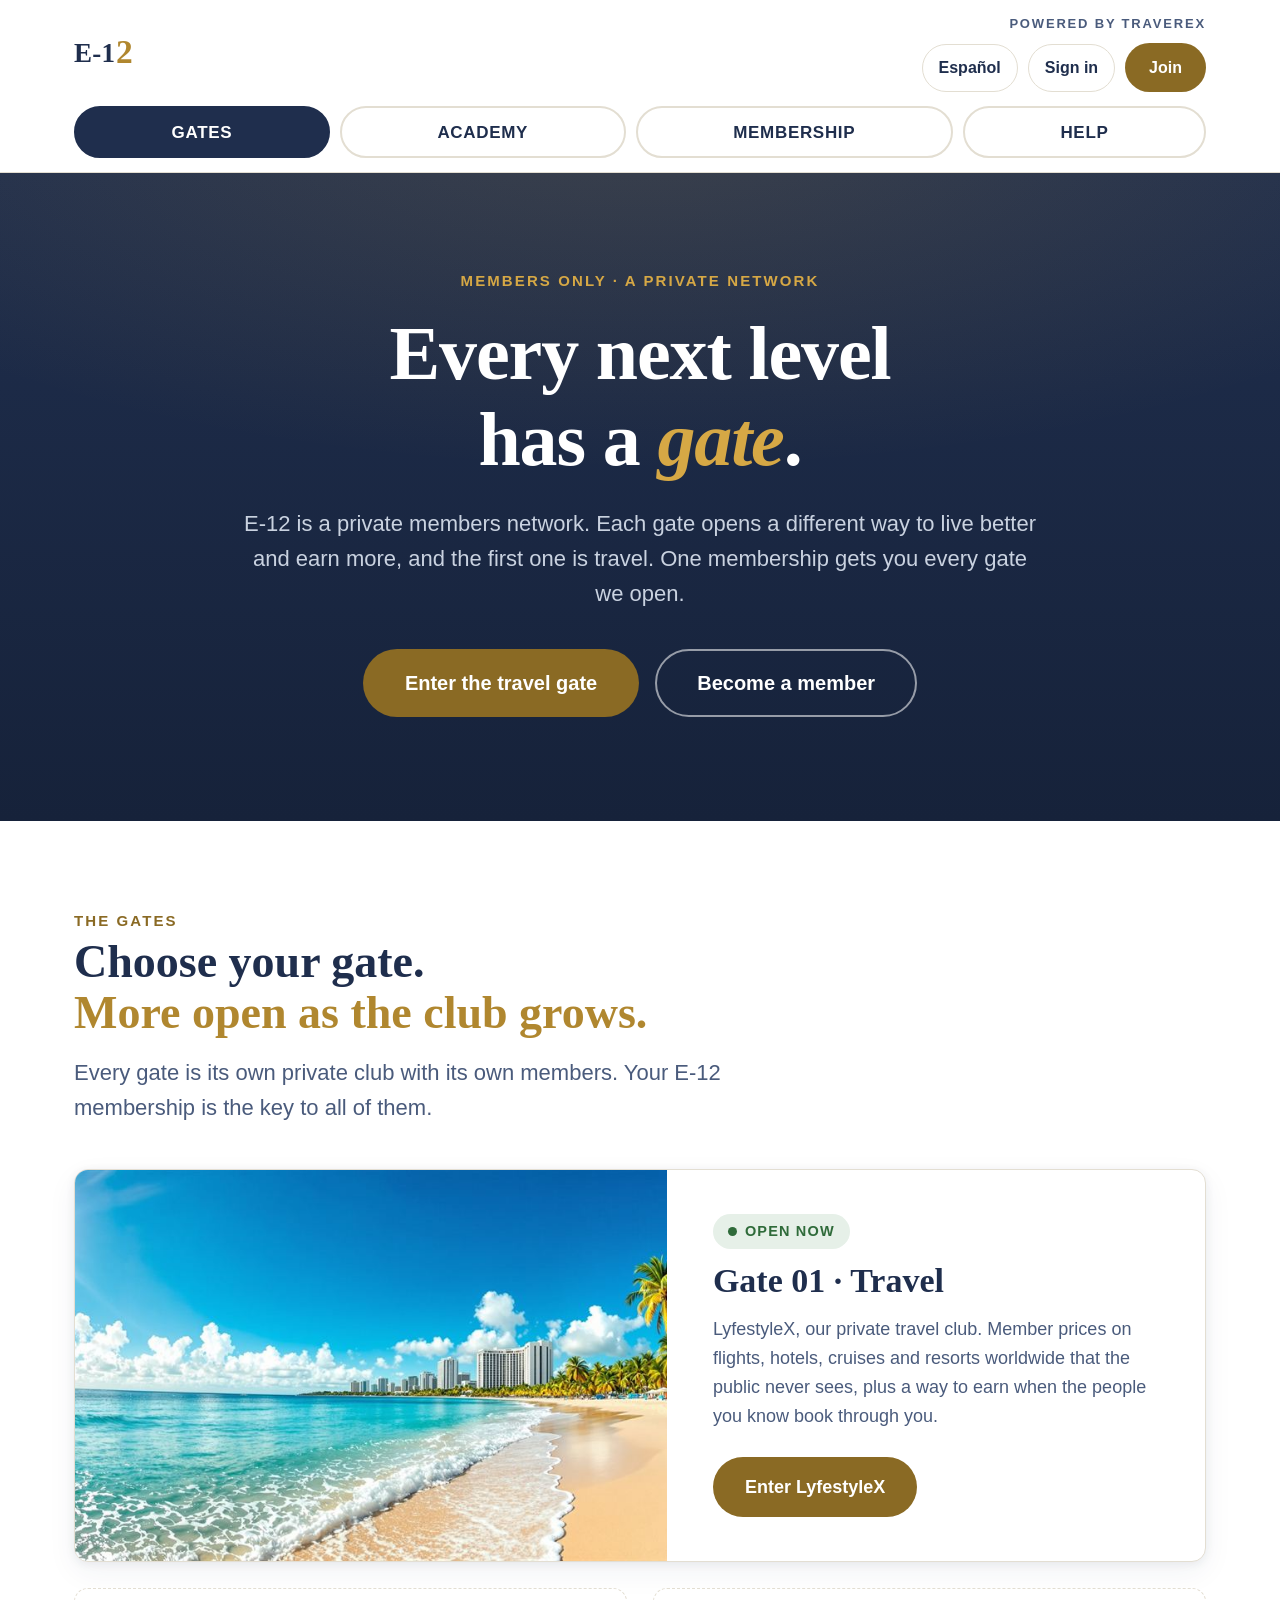
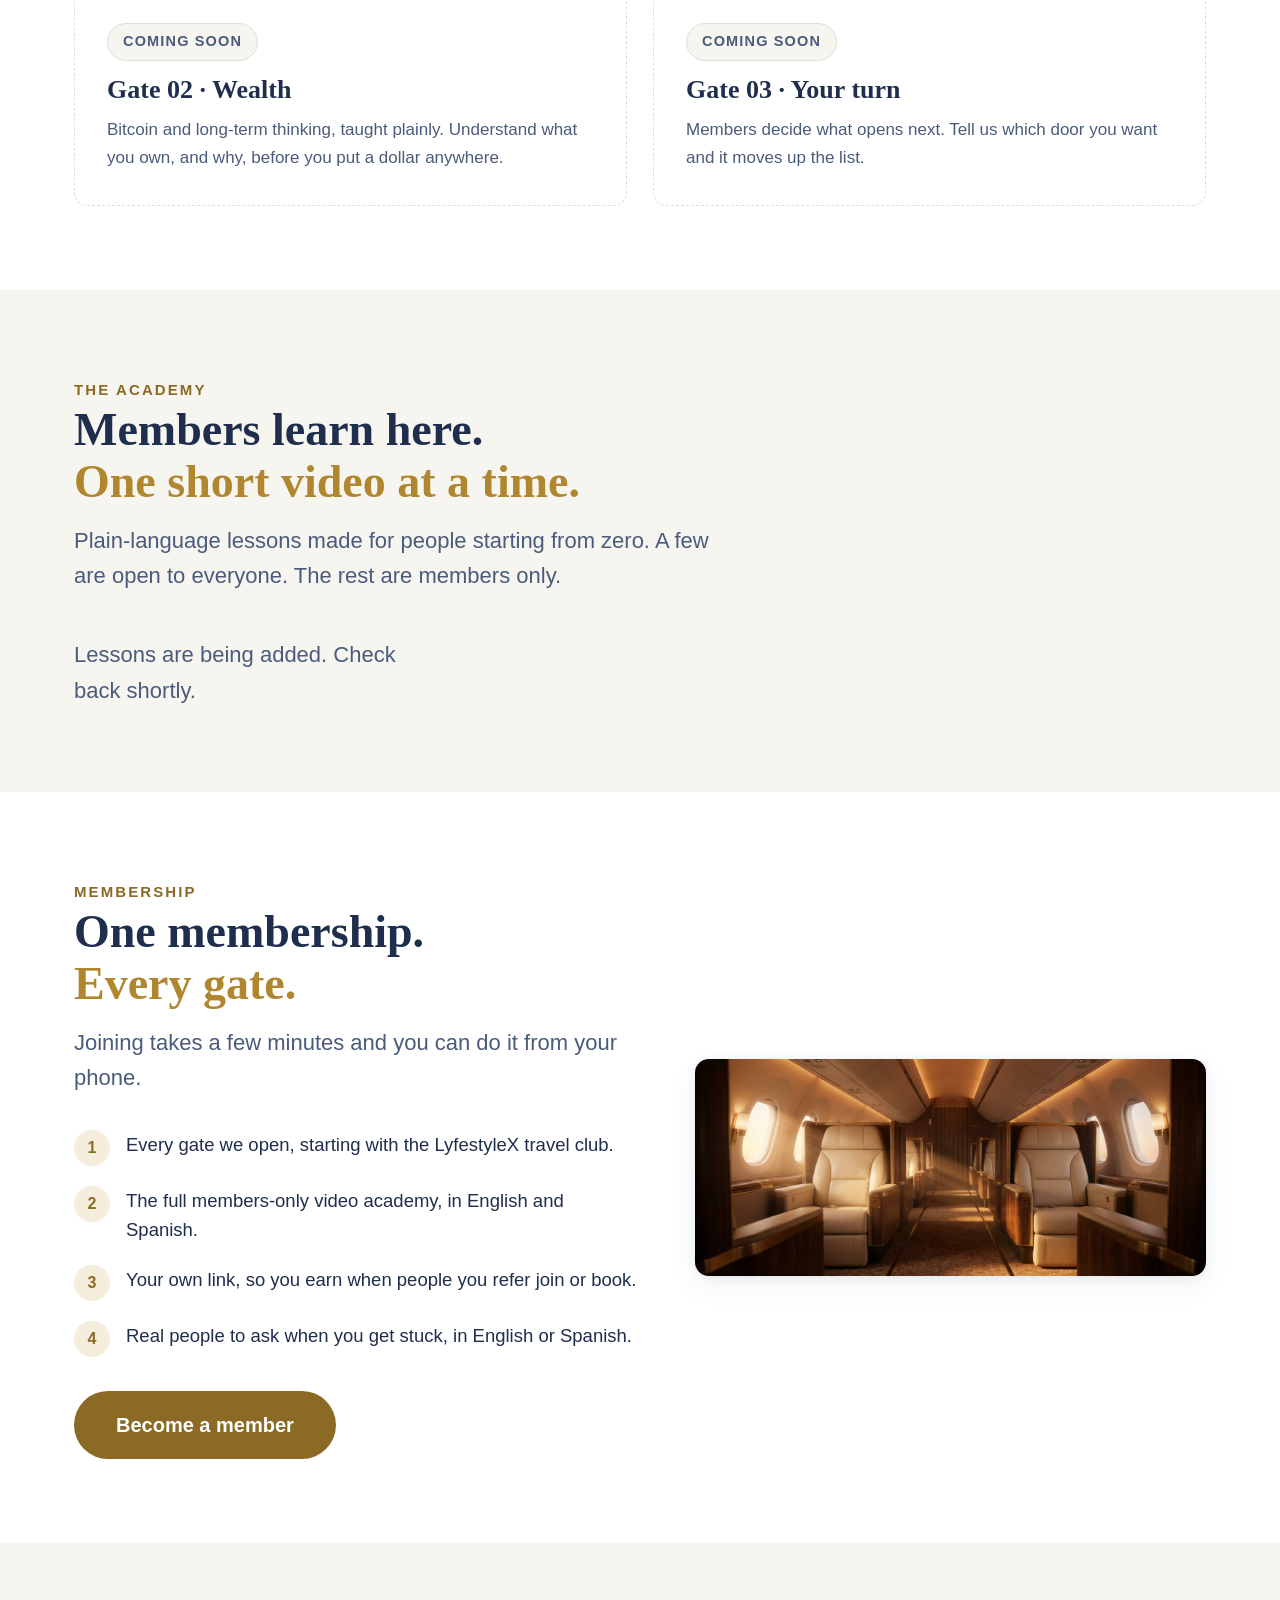
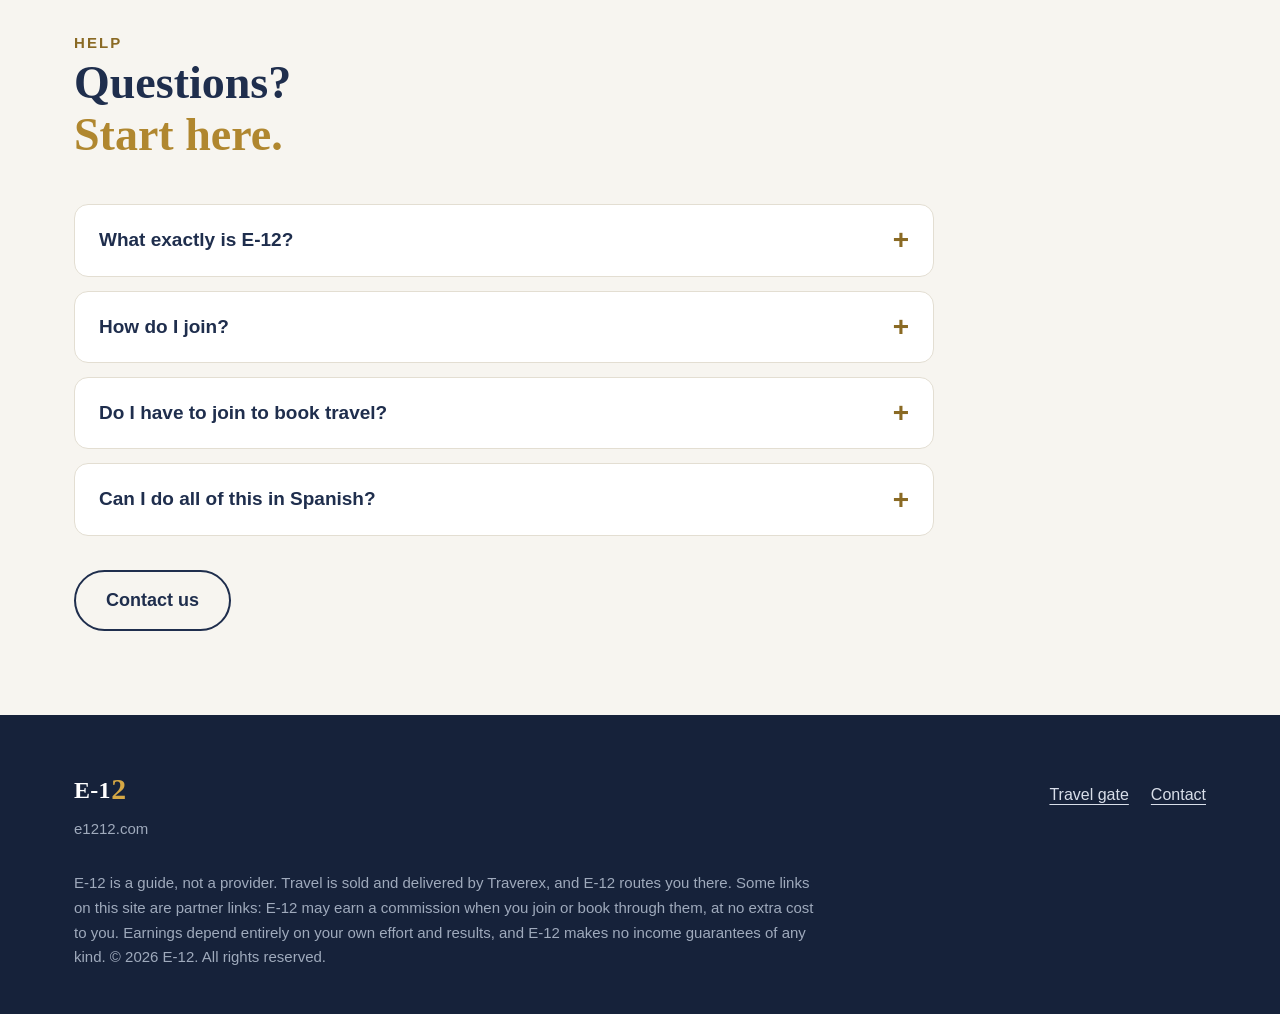
==== commit 50fa3738: "Global positioning: Lawrence removed, coming-soon tags, header Traverex E-12 is an international ent" ====
--- a/index.html
+++ b/index.html
@@ -71,11 +71,14 @@
 <header class="nav">
   <div class="nav-in">
     <a class="wordmark" href="#top" aria-label="E-12 home">E-1<span class="x">2</span></a>
-    <div class="nav-right">
-      <button class="linkbtn" id="langBtn" aria-label="Switch language / Cambiar idioma">Espa&ntilde;ol</button>
-      <button class="linkbtn" id="authBtn">Sign in</button>
-      <a class="linkbtn owner-link" id="ownerLink" href="admin.html" hidden>Owner panel</a>
-      <a class="btn btn-gold btn-sm" href="#" data-link="joinBusiness" data-i18n="nav.join">Join</a>
+    <div class="nav-stack">
+      <span class="powered" data-i18n="nav.powered">Powered by Traverex</span>
+      <div class="nav-right">
+        <button class="linkbtn" id="langBtn" aria-label="Switch language / Cambiar idioma">Espa&ntilde;ol</button>
+        <button class="linkbtn" id="authBtn">Sign in</button>
+        <a class="linkbtn owner-link" id="ownerLink" href="admin.html" hidden>Owner panel</a>
+        <a class="btn btn-gold btn-sm" href="#" data-link="joinBusiness" data-i18n="nav.join">Join</a>
+      </div>
     </div>
   </div>
   <nav class="tabs" aria-label="Sections">
@@ -115,13 +118,14 @@
     <!-- Gate 01: live -->
     <article class="gate-feature">
       <div class="art">
-        <img src="img/lawrence-hero-sm.jpg" alt="An aerial view of downtown Lawrence, Massachusetts on a clear summer morning" loading="lazy">
+        <img src="img/beach-hero-sm.jpg" alt="A sunlit tropical beach with turquoise water, golden sand and palm trees" loading="lazy">
       </div>
       <div class="body">
         <span class="badge-live" data-i18n="gate1.badge">Open now</span>
         <h3 data-i18n="gate1.h">Gate 01 &middot; Travel</h3>
         <p data-i18n="gate1.p">LyfestyleX, our private travel club. Member prices on flights, hotels, cruises and
-          resorts that the public never sees, plus a way to earn when the people you know book through you.</p>
+          resorts worldwide that the public never sees, plus a way to earn when the people you know book
+          through you.</p>
         <div class="cta-row">
           <a class="btn btn-gold" href="lifestyle/" data-i18n="gate1.cta">Enter LyfestyleX</a>
         </div>
@@ -174,7 +178,7 @@
           <li><span class="n">1</span><span data-i18n="mem.li1">Every gate we open, starting with the LyfestyleX travel club.</span></li>
           <li><span class="n">2</span><span data-i18n="mem.li2">The full members-only video academy, in English and Spanish.</span></li>
           <li><span class="n">3</span><span data-i18n="mem.li3">Your own link, so you earn when people you refer join or book.</span></li>
-          <li><span class="n">4</span><span data-i18n="mem.li4">Someone local to ask when you get stuck.</span></li>
+          <li><span class="n">4</span><span data-i18n="mem.li4">Real people to ask when you get stuck, in English or Spanish.</span></li>
         </ul>
         <div class="cta-row">
           <a class="btn btn-gold btn-lg" href="#" data-link="joinBusiness" data-i18n="mem.cta">Become a member</a>
@@ -242,8 +246,6 @@
       a commission when you join or book through them, at no extra cost to you. Earnings depend entirely on your
       own effort and results, and E-12 makes no income guarantees of any kind. &copy; 2026 E-12. All rights
       reserved.</p>
-    <p class="credit">Photograph of Lawrence, Massachusetts by Quintin Soloviev, used under
-      <a href="https://creativecommons.org/licenses/by/4.0/" rel="license noopener" target="_blank">CC BY 4.0</a>.</p>
   </div>
 </footer>
 
@@ -317,8 +319,9 @@
 
 /* Spanish. English lives in the markup. */
 window.LYX_I18N = {
-  "nav.join": "Únete",
+  "nav.join": "Únete", "nav.powered": "Con la tecnología de Traverex",
   "tab.gates": "Puertas", "tab.academy": "Academia", "tab.membership": "Membresía", "tab.help": "Ayuda",
+  "card.soon": "Próximamente",
 
   "hero.eyebrow": "Solo para miembros &middot; Una red privada",
   "hero.h1": "Cada nuevo nivel<br>tiene una <em>puerta</em>.",
@@ -333,7 +336,8 @@
 
   "gate1.badge": "Abierta ahora", "gate1.h": "Puerta 01 &middot; Viajes",
   "gate1.p": "LyfestyleX, nuestro club privado de viajes. Precios de miembro en vuelos, hoteles, cruceros y " +
-    "resorts que el público nunca ve, y una forma de ganar cuando la gente que conoces reserva contigo.",
+    "resorts en todo el mundo que el público nunca ve, y una forma de ganar cuando la gente que conoces " +
+    "reserva contigo.",
   "gate1.cta": "Entrar a LyfestyleX",
 
   "gate2.badge": "Próximamente", "gate2.h": "Puerta 02 &middot; Riqueza",
@@ -353,7 +357,7 @@
   "mem.li1": "Todas las puertas que abramos, empezando por el club de viajes LyfestyleX.",
   "mem.li2": "La academia completa de videos, solo para miembros, en inglés y español.",
   "mem.li3": "Tu propio enlace, para que ganes cuando la gente que refieres se une o reserva.",
-  "mem.li4": "Alguien local a quien preguntarle cuando te trabes.",
+  "mem.li4": "Personas de verdad a quienes preguntarles cuando te trabes, en inglés o español.",
   "mem.cta": "Hazte miembro",
 
   "help.eyebrow": "Ayuda", "help.h2": "¿Preguntas?", "help.h2b": "Empieza aquí.",
--- a/css/lyx.css
+++ b/css/lyx.css
@@ -1,9 +1,9 @@
 /* ==========================================================================
    LyfestyleX - travel page (Gate 01 of the E-12 / e1212.com umbrella)
-   Layout + palette after lawrenceredevelopmentauthority.org (navy + gold,
-   white ground, two-tone serif headings).
+   Layout + palette after a navy-and-gold civic reference (white ground,
+   two-tone serif headings).
    Imagery after xullu.com (bright, full-bleed, rounded, generous space).
-   Built for an older, less tech-comfortable, bilingual Lawrence audience:
+   Built for an older, less tech-comfortable, bilingual global audience:
    nothing hidden behind a menu, nothing under 15px, every target >= 48px.
    Self-contained: no external requests of any kind.
    ========================================================================== */
@@ -102,7 +102,13 @@
   color: var(--gold); font-size: 1.24em; line-height: 0;
   position: relative; top: 0.05em; margin-left: 0.02em;
 }
-.nav-right { display: flex; align-items: center; gap: 10px; flex-wrap: wrap; }
+/* right side of the bar: the Traverex line sits above the buttons */
+.nav-stack { display: flex; flex-direction: column; align-items: flex-end; gap: 8px; }
+.nav-right { display: flex; align-items: center; gap: 10px; flex-wrap: wrap; justify-content: flex-end; }
+.powered {
+  font-size: 13px; font-weight: 700; letter-spacing: 0.14em;
+  text-transform: uppercase; color: var(--navy-soft); white-space: nowrap;
+}
 .linkbtn {
   min-height: 48px; padding: 8px 16px; font-size: 16px; font-weight: 600;
   background: none; border: 1px solid var(--line); border-radius: 999px;
@@ -145,12 +151,6 @@
 .hero h1 .gold { color: var(--gold-hi); display: block; }
 .hero .lead { color: #EFEAE0; margin: 22px auto 0; text-align: center; }
 .hero .cta-row { justify-content: center; margin-top: 34px; }
-/* "Powered by Traverex" sits under the join button, quiet but present */
-.powered {
-  display: block; margin-top: 18px;
-  font-size: 15px; font-weight: 600; letter-spacing: 0.14em; text-transform: uppercase;
-  color: rgba(255, 255, 255, 0.78);
-}
 /* the quieter customer path */
 .cust-link {
   display: inline-block; margin-top: 22px;
@@ -207,6 +207,12 @@
 }
 .pill-members { background: var(--navy); color: #fff; }
 .pill-free { background: var(--gold-tint); color: var(--gold-text); }
+.pill-soon { background: var(--paper-2); color: var(--navy-soft); border: 1px solid var(--line); }
+/* a card whose content does not exist yet reads as promised, not broken */
+.card.is-soon { cursor: default; }
+.card.is-soon:hover { transform: none; box-shadow: var(--shadow); }
+.card.is-soon .card-img { filter: saturate(0.45); opacity: 0.7; }
+.card.is-soon .card-play { display: none; }
 .card h3 { color: var(--navy); }
 
 /* ---- membership list ---- */
@@ -242,6 +248,19 @@
   background: var(--navy-deep); box-shadow: var(--shadow);
 }
 .video-frame iframe, .video-frame video { width: 100%; height: 100%; border: 0; display: block; }
+/* stands in for the intro video until one exists */
+.video-soon {
+  position: absolute; inset: 0;
+  display: flex; flex-direction: column; align-items: center; justify-content: center;
+  gap: 16px; padding: 30px; text-align: center;
+}
+.video-soon .badge-soon {
+  display: inline-block;
+  font-size: 14.5px; font-weight: 700; letter-spacing: 0.08em; text-transform: uppercase;
+  padding: 7px 17px; border-radius: 999px;
+  background: rgba(255, 255, 255, 0.14); color: #EBD9AE; border: 1px solid rgba(235, 217, 174, 0.4);
+}
+.video-soon p { color: #C2CCDC; font-size: 17.5px; max-width: 46ch; }
 
 /* ============================== FOOTER ============================== */
 footer { background: var(--navy-deep); color: #D8DEE9; padding: 56px 0 44px; font-size: 16px; }
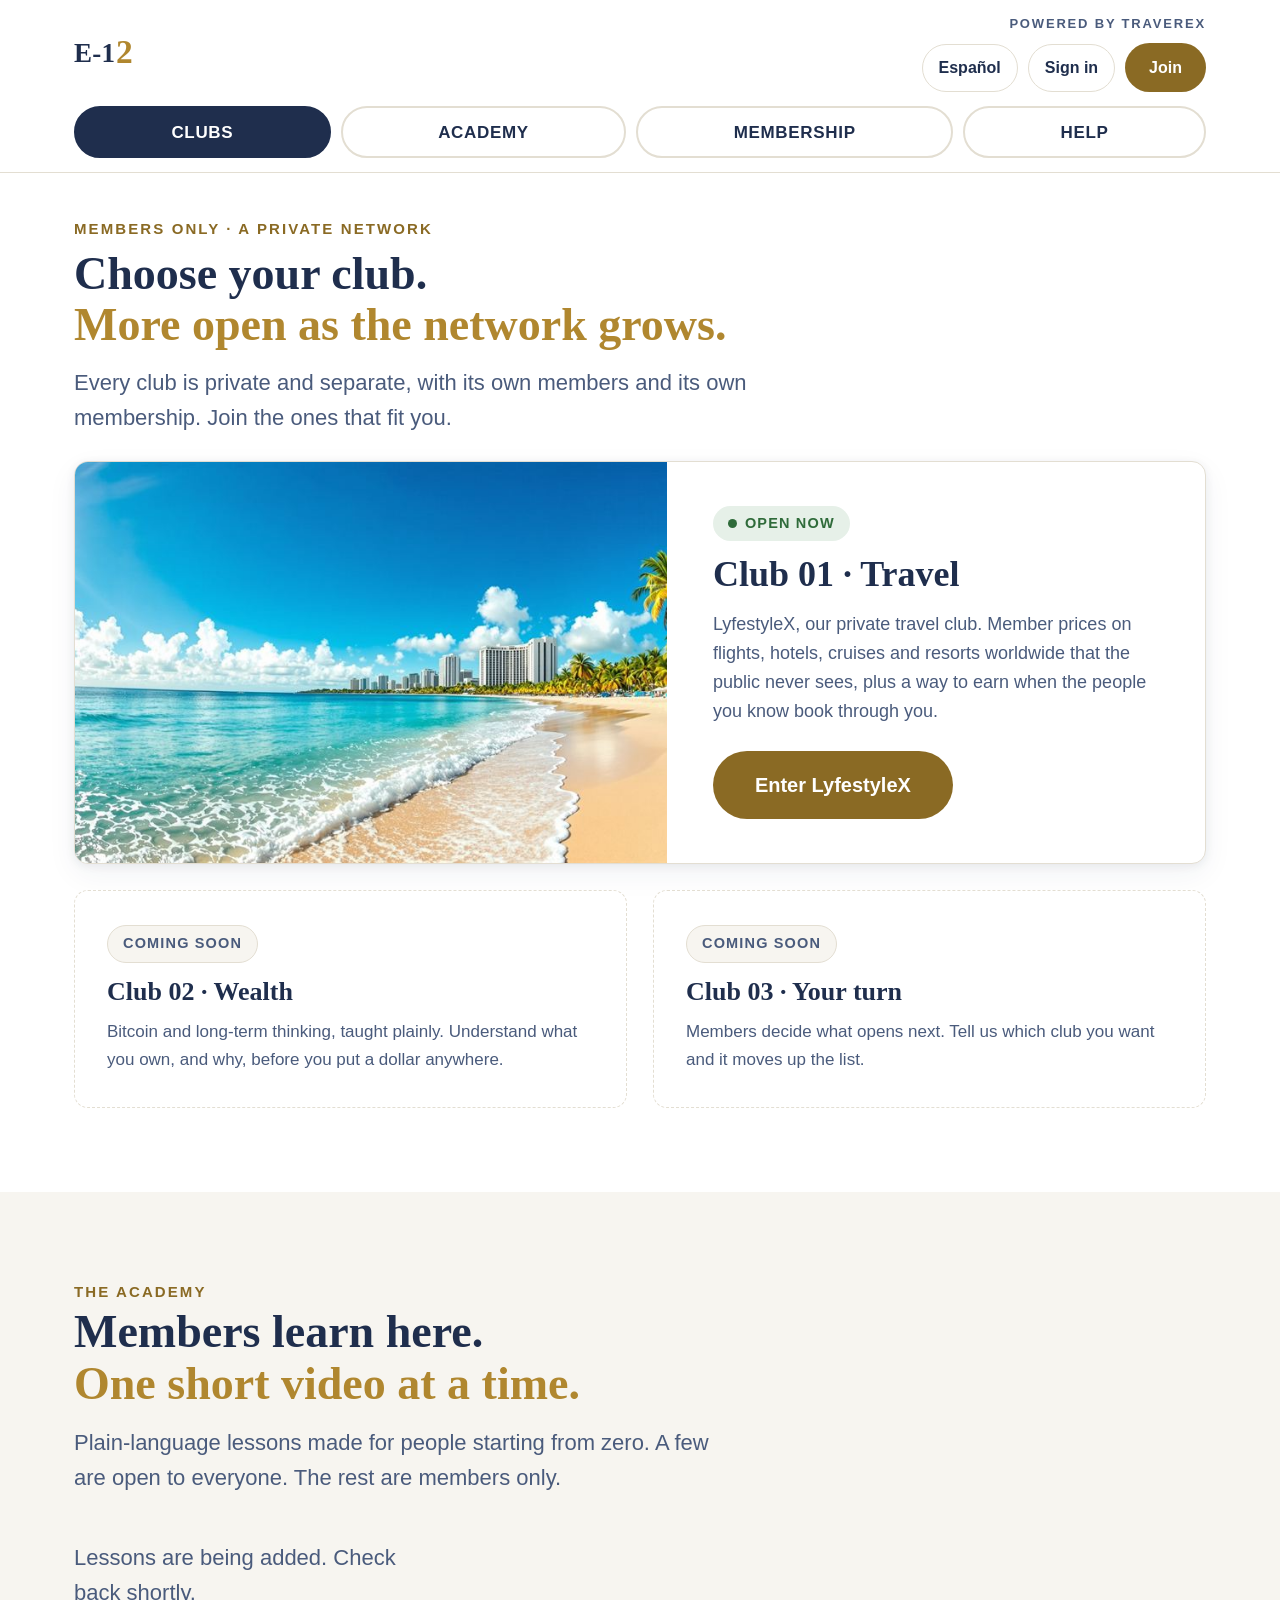
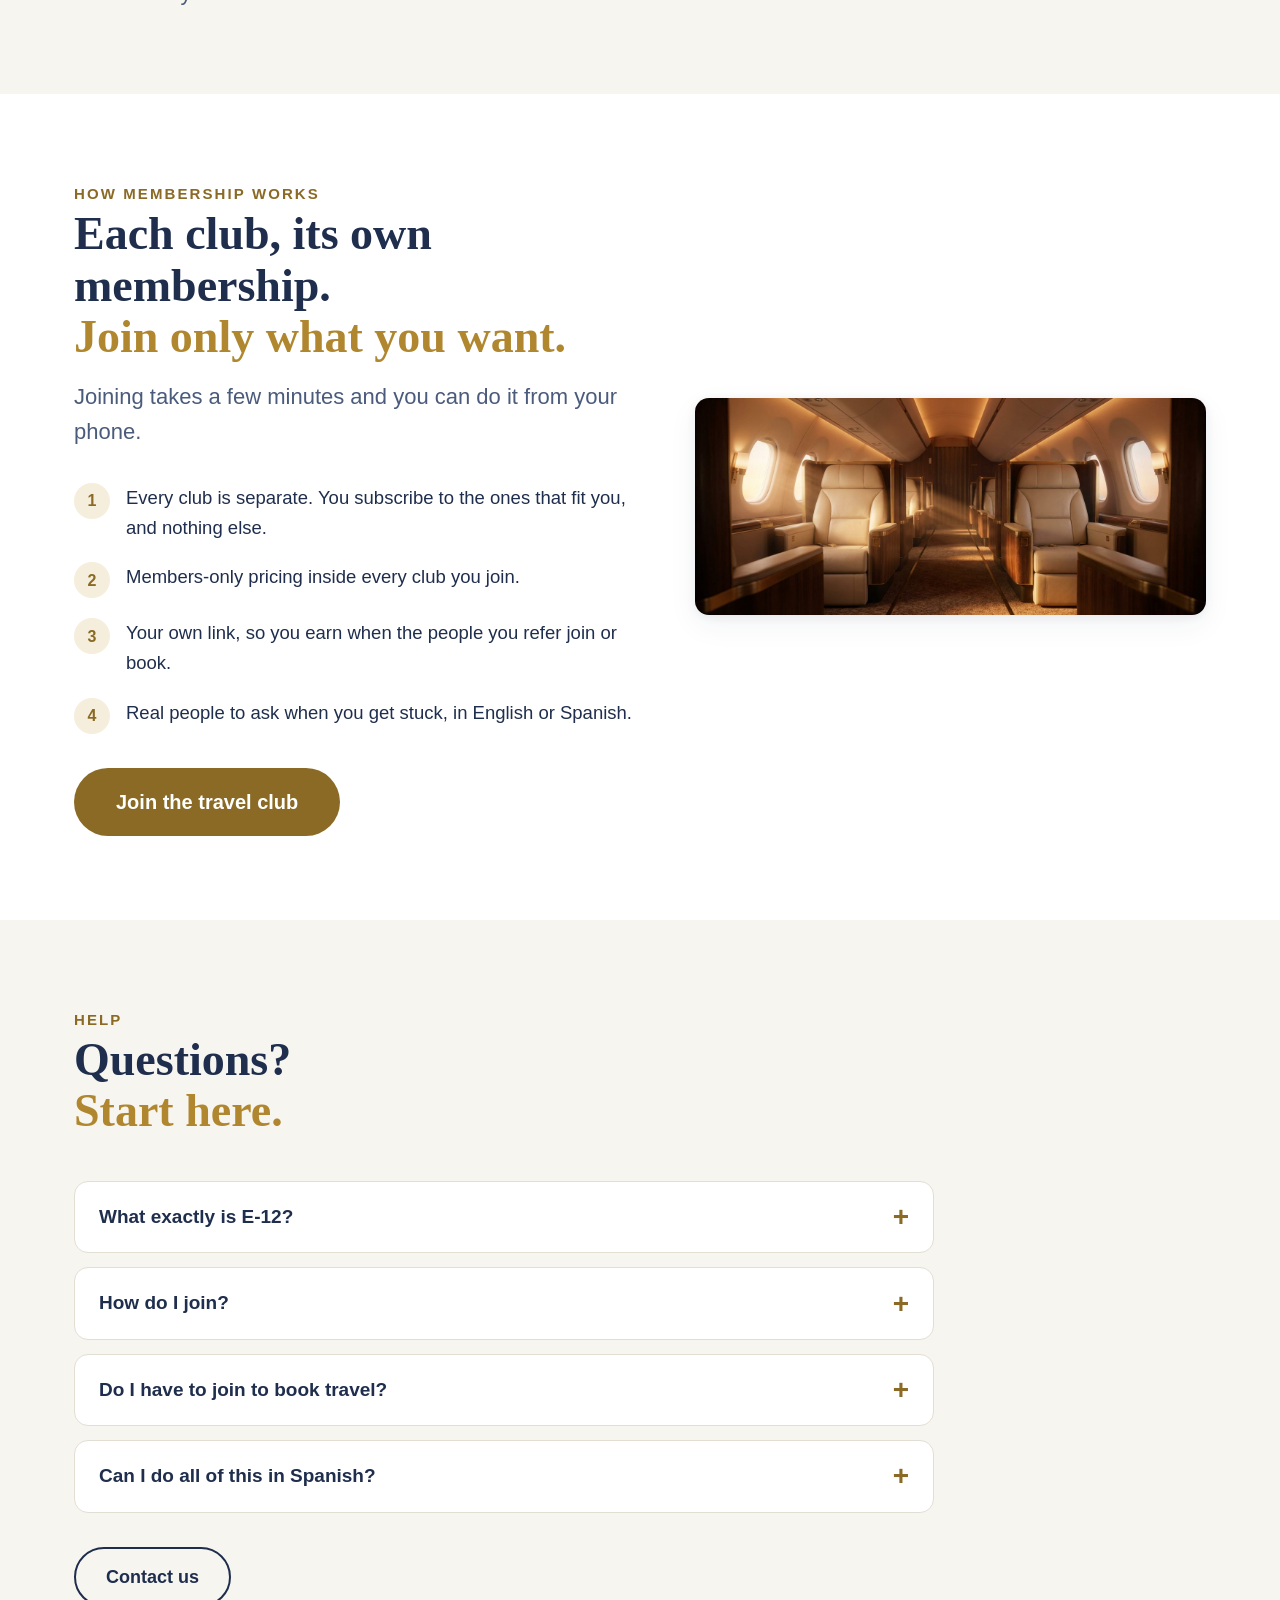
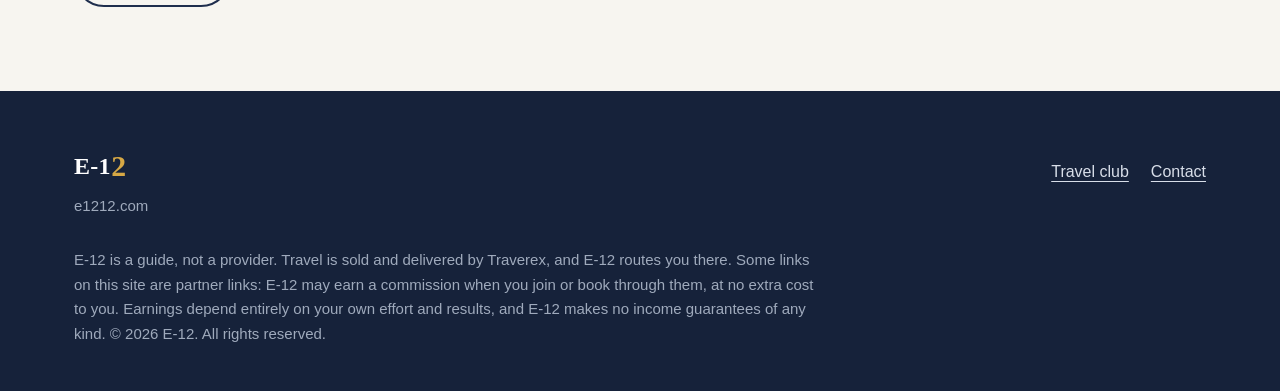
==== commit 604fb8a0: "Clubs not gates, per-club memberships, no hero, direct enrolment link Four changes from Jose and Ame" ====
--- a/index.html
+++ b/index.html
@@ -4,36 +4,28 @@
 <meta charset="utf-8">
 <meta name="viewport" content="width=device-width, initial-scale=1">
 <title>E-12 - A private members network</title>
-<meta name="description" content="E-12 is a private members network. Each gate opens a different way to live better and earn more, starting with travel.">
+<meta name="description" content="E-12 is a private members network of separate clubs. Each club has its own membership. Travel is open now through LyfestyleX.">
 <link rel="stylesheet" href="css/lyx.css">
 <style>
-/* ---- umbrella-only styles: the navy hero and the gate cards ---- */
-.hero-navy {
-  background:
-    radial-gradient(120% 90% at 50% -10%, rgba(214, 168, 69, 0.16), transparent 62%),
-    linear-gradient(180deg, #1F2E4D 0%, #16223A 100%);
-  padding: 96px 0 104px; text-align: center;
-}
-.hero-navy .eyebrow { color: var(--gold-hi); display: block; margin-bottom: 18px; }
-.hero-navy h1 { color: #fff; text-wrap: balance; }
-.hero-navy h1 em { font-style: italic; color: var(--gold-hi); }
-.hero-navy .lead { color: #C9D2E0; margin: 24px auto 0; max-width: 66ch; }
-.hero-navy .cta-row { justify-content: center; margin-top: 38px; }
-.hero-navy .btn-ghost { color: #fff; border-color: rgba(255,255,255,.55); }
-.hero-navy .btn-ghost:hover { background: #fff; color: var(--navy); border-color: #fff; }
-
-/* the live gate gets the full width and the photo */
-.gate-feature {
+/* ---- umbrella-only styles: the club cards ----
+   No hero, by design. Marketing traffic lands here and the clubs are what
+   convert, so they are the first thing on the page. ---- */
+.clubs-intro { padding: 40px 0 26px; }
+.clubs-intro h2 { margin-top: 4px; }
+.clubs-intro .lead { margin-top: 14px; }
+
+/* the live club gets the full width and the photo */
+.club-feature {
   display: grid; grid-template-columns: 1.1fr 1fr; gap: 0;
   border: 1px solid var(--line); border-radius: var(--radius);
   overflow: hidden; background: var(--paper); box-shadow: var(--shadow);
   margin-bottom: 26px;
 }
-.gate-feature .art { position: relative; min-height: 340px; }
-.gate-feature .art img { width: 100%; height: 100%; object-fit: cover; }
-.gate-feature .body { padding: 44px 46px; display: flex; flex-direction: column; justify-content: center; }
-.gate-feature h3 { font-size: 34px; margin: 10px 0 12px; }
-.gate-feature p { color: var(--navy-soft); font-size: 18px; margin-bottom: 26px; }
+.club-feature .art { position: relative; min-height: 360px; }
+.club-feature .art img { width: 100%; height: 100%; object-fit: cover; }
+.club-feature .body { padding: 44px 46px; display: flex; flex-direction: column; justify-content: center; }
+.club-feature h3 { font-size: 36px; margin: 10px 0 12px; }
+.club-feature p { color: var(--navy-soft); font-size: 18px; margin-bottom: 26px; }
 
 .badge-live, .badge-soon {
   display: inline-flex; align-items: center; gap: 8px; align-self: flex-start;
@@ -44,25 +36,25 @@
 .badge-live::before { content: ""; width: 9px; height: 9px; border-radius: 50%; background: var(--ok); }
 .badge-soon { background: var(--paper-2); color: var(--navy-soft); border: 1px solid var(--line); }
 
-/* the gates still to open */
-.gates-soon { display: grid; grid-template-columns: repeat(2, 1fr); gap: 26px; }
-.gate-soon {
+/* the clubs still to open */
+.clubs-soon { display: grid; grid-template-columns: repeat(2, 1fr); gap: 26px; }
+.club-soon {
   border: 1px dashed var(--line); border-radius: var(--radius);
   padding: 34px 32px; background: var(--paper);
 }
-.gate-soon h3 { font-size: 26px; margin: 12px 0 10px; color: var(--navy); }
-.gate-soon p { color: var(--navy-soft); font-size: 17px; }
+.club-soon h3 { font-size: 26px; margin: 12px 0 10px; color: var(--navy); }
+.club-soon p { color: var(--navy-soft); font-size: 17px; }
 
 @media (max-width: 980px) {
-  .gate-feature { grid-template-columns: 1fr; }
-  .gate-feature .art { min-height: 230px; }
-  .gate-feature .body { padding: 34px 28px; }
-  .gates-soon { grid-template-columns: 1fr; }
+  .club-feature { grid-template-columns: 1fr; }
+  .club-feature .art { min-height: 240px; }
+  .club-feature .body { padding: 34px 28px; }
+  .clubs-soon { grid-template-columns: 1fr; }
 }
 @media (max-width: 680px) {
-  .hero-navy { padding: 62px 0 68px; }
-  .hero-navy .cta-row .btn { width: 100%; }
-  .gate-feature h3 { font-size: 29px; }
+  .clubs-intro { padding: 28px 0 20px; }
+  .club-feature h3 { font-size: 29px; }
+  .club-feature .cta-row .btn { width: 100%; }
 }
 </style>
 </head>
@@ -77,12 +69,12 @@
         <button class="linkbtn" id="langBtn" aria-label="Switch language / Cambiar idioma">Espa&ntilde;ol</button>
         <button class="linkbtn" id="authBtn">Sign in</button>
         <a class="linkbtn owner-link" id="ownerLink" href="admin.html" hidden>Owner panel</a>
-        <a class="btn btn-gold btn-sm" href="#" data-link="joinBusiness" data-i18n="nav.join">Join</a>
+        <a class="btn btn-gold btn-sm" href="lifestyle/" data-i18n="nav.join">Join</a>
       </div>
     </div>
   </div>
   <nav class="tabs" aria-label="Sections">
-    <a class="tab" href="#gates"      data-i18n="tab.gates">Gates</a>
+    <a class="tab" href="#clubs"      data-i18n="tab.clubs">Clubs</a>
     <a class="tab" href="#academy"    data-i18n="tab.academy">Academy</a>
     <a class="tab" href="#membership" data-i18n="tab.membership">Membership</a>
     <a class="tab" href="#help"       data-i18n="tab.help">Help</a>
@@ -91,59 +83,50 @@
 
 <main>
 
-<!-- ============================ HERO ============================ -->
-<section class="hero-navy">
-  <div class="wrap">
-    <span class="eyebrow" data-i18n="hero.eyebrow">Members only &middot; A private network</span>
-    <h1 data-i18n="hero.h1">Every next level<br>has a <em>gate</em>.</h1>
-    <p class="lead" data-i18n="hero.lead">E-12 is a private members network. Each gate opens a different way to
-      live better and earn more, and the first one is travel. One membership gets you every gate we open.</p>
-    <div class="cta-row">
-      <a class="btn btn-gold btn-lg" href="lifestyle/" data-i18n="hero.cta">Enter the travel gate</a>
-      <a class="btn btn-ghost btn-lg" href="#" data-link="joinBusiness" data-i18n="hero.cta2">Become a member</a>
-    </div>
-  </div>
-</section>
-
-<!-- ============================ GATES ============================ -->
-<section id="gates">
-  <div class="wrap">
-    <div class="sec-head">
-      <span class="eyebrow" data-i18n="gates.eyebrow">The gates</span>
-      <h2 data-i18n="gates.h2">Choose your gate.<span class="h2-gold" data-i18n="gates.h2b">More open as the club grows.</span></h2>
-      <p class="lead" data-i18n="gates.lead">Every gate is its own private club with its own members. Your E-12
-        membership is the key to all of them.</p>
-    </div>
-
-    <!-- Gate 01: live -->
-    <article class="gate-feature">
+<!-- ============================ CLUBS ============================
+     First thing on the page. No hero: marketing lands here and the clubs
+     are what convert, so they go straight in front of the visitor. -->
+<section id="clubs" class="clubs-intro">
+  <div class="wrap">
+    <span class="eyebrow" data-i18n="clubs.eyebrow">Members only &middot; A private network</span>
+    <h2 data-i18n="clubs.h2">Choose your club.<span class="h2-gold" data-i18n="clubs.h2b">More open as the network grows.</span></h2>
+    <p class="lead" data-i18n="clubs.lead">Every club is private and separate, with its own members and its own
+      membership. Join the ones that fit you.</p>
+  </div>
+</section>
+
+<section style="padding-top: 0;">
+  <div class="wrap">
+
+    <!-- Club 01: live -->
+    <article class="club-feature">
       <div class="art">
-        <img src="img/beach-hero-sm.jpg" alt="A sunlit tropical beach with turquoise water, golden sand and palm trees" loading="lazy">
+        <img src="img/beach-hero-sm.jpg" alt="A sunlit tropical beach with turquoise water, golden sand and palm trees" fetchpriority="high">
       </div>
       <div class="body">
-        <span class="badge-live" data-i18n="gate1.badge">Open now</span>
-        <h3 data-i18n="gate1.h">Gate 01 &middot; Travel</h3>
-        <p data-i18n="gate1.p">LyfestyleX, our private travel club. Member prices on flights, hotels, cruises and
+        <span class="badge-live" data-i18n="club1.badge">Open now</span>
+        <h3 data-i18n="club1.h">Club 01 &middot; Travel</h3>
+        <p data-i18n="club1.p">LyfestyleX, our private travel club. Member prices on flights, hotels, cruises and
           resorts worldwide that the public never sees, plus a way to earn when the people you know book
           through you.</p>
         <div class="cta-row">
-          <a class="btn btn-gold" href="lifestyle/" data-i18n="gate1.cta">Enter LyfestyleX</a>
+          <a class="btn btn-gold btn-lg" href="lifestyle/" data-i18n="club1.cta">Enter LyfestyleX</a>
         </div>
       </div>
     </article>
 
-    <!-- Gates still to open -->
-    <div class="gates-soon">
-      <article class="gate-soon">
-        <span class="badge-soon" data-i18n="gate2.badge">Coming soon</span>
-        <h3 data-i18n="gate2.h">Gate 02 &middot; Wealth</h3>
-        <p data-i18n="gate2.p">Bitcoin and long-term thinking, taught plainly. Understand what you own, and why,
+    <!-- Clubs still to open -->
+    <div class="clubs-soon">
+      <article class="club-soon">
+        <span class="badge-soon" data-i18n="club2.badge">Coming soon</span>
+        <h3 data-i18n="club2.h">Club 02 &middot; Wealth</h3>
+        <p data-i18n="club2.p">Bitcoin and long-term thinking, taught plainly. Understand what you own, and why,
           before you put a dollar anywhere.</p>
       </article>
-      <article class="gate-soon">
-        <span class="badge-soon" data-i18n="gate3.badge">Coming soon</span>
-        <h3 data-i18n="gate3.h">Gate 03 &middot; Your turn</h3>
-        <p data-i18n="gate3.p">Members decide what opens next. Tell us which door you want and it moves up the
+      <article class="club-soon">
+        <span class="badge-soon" data-i18n="club3.badge">Coming soon</span>
+        <h3 data-i18n="club3.h">Club 03 &middot; Your turn</h3>
+        <p data-i18n="club3.p">Members decide what opens next. Tell us which club you want and it moves up the
           list.</p>
       </article>
     </div>
@@ -170,18 +153,18 @@
   <div class="wrap">
     <div class="split">
       <div>
-        <span class="eyebrow" data-i18n="mem.eyebrow">Membership</span>
-        <h2 data-i18n="mem.h2">One membership.<span class="h2-gold" data-i18n="mem.h2b">Every gate.</span></h2>
+        <span class="eyebrow" data-i18n="mem.eyebrow">How membership works</span>
+        <h2 data-i18n="mem.h2">Each club, its own membership.<span class="h2-gold" data-i18n="mem.h2b">Join only what you want.</span></h2>
         <p class="lead" style="margin: 16px 0 34px;" data-i18n="mem.lead">Joining takes a few minutes and you can
           do it from your phone.</p>
         <ul class="benefits">
-          <li><span class="n">1</span><span data-i18n="mem.li1">Every gate we open, starting with the LyfestyleX travel club.</span></li>
-          <li><span class="n">2</span><span data-i18n="mem.li2">The full members-only video academy, in English and Spanish.</span></li>
-          <li><span class="n">3</span><span data-i18n="mem.li3">Your own link, so you earn when people you refer join or book.</span></li>
+          <li><span class="n">1</span><span data-i18n="mem.li1">Every club is separate. You subscribe to the ones that fit you, and nothing else.</span></li>
+          <li><span class="n">2</span><span data-i18n="mem.li2">Members-only pricing inside every club you join.</span></li>
+          <li><span class="n">3</span><span data-i18n="mem.li3">Your own link, so you earn when the people you refer join or book.</span></li>
           <li><span class="n">4</span><span data-i18n="mem.li4">Real people to ask when you get stuck, in English or Spanish.</span></li>
         </ul>
         <div class="cta-row">
-          <a class="btn btn-gold btn-lg" href="#" data-link="joinBusiness" data-i18n="mem.cta">Become a member</a>
+          <a class="btn btn-gold btn-lg" href="lifestyle/" data-i18n="mem.cta">Join the travel club</a>
         </div>
       </div>
       <div>
@@ -201,18 +184,18 @@
     <div class="faq">
       <details class="qa">
         <summary data-i18n="faq1.q">What exactly is E-12?</summary>
-        <p data-i18n="faq1.a">A private members network. Each gate is a different club with its own benefits.
-          Travel is open now, through LyfestyleX. More gates open over time, and your membership covers all of
-          them.</p>
+        <p data-i18n="faq1.a">A private members network. Each club is separate, with its own membership and its
+          own benefits. Travel is open now, through LyfestyleX. More clubs open over time, and you join the
+          ones you want.</p>
       </details>
       <details class="qa">
         <summary data-i18n="faq2.q">How do I join?</summary>
-        <p data-i18n="faq2.a">Press any gold button that says Join or Become a member. It opens the enrolment
-          form in a new tab. Fill it in and you are a member.</p>
+        <p data-i18n="faq2.a">Open the club you want, then press its gold Join button. That opens the enrolment
+          form in a new tab. Fill it in and you are a member of that club.</p>
       </details>
       <details class="qa">
         <summary data-i18n="faq3.q">Do I have to join to book travel?</summary>
-        <p data-i18n="faq3.a">No. Go into the travel gate and use the customer link there if you only want to
+        <p data-i18n="faq3.a">No. Go into the travel club and use the customer link there if you only want to
           book a trip. Members get better pricing and the ability to earn.</p>
       </details>
       <details class="qa">
@@ -237,7 +220,7 @@
         <div style="margin-top: 8px; color: #9FAABC; font-size: 15px;">e1212.com</div>
       </div>
       <div class="foot-links">
-        <a href="lifestyle/" data-i18n="foot.travel">Travel gate</a>
+        <a href="lifestyle/" data-i18n="foot.travel">Travel club</a>
         <a href="#" data-link="contact" data-i18n="foot.contact">Contact</a>
       </div>
     </div>
@@ -308,10 +291,13 @@
 window.LYX_BASE = "";
 window.LYX_PAGE = "home";
 
-/* PARTNER LINKS. Defaults are the real Traverex enrolment URLs; anything set
-   in site_links overrides them, so Jose can change them from the panel. */
+/* PARTNER LINKS.
+   joinBusiness goes straight to the Traverex enrolment FORM, sponsor in the
+   path, so nobody has to press join twice. joinCustomer must stay on the
+   sponsor landing page: linking direct to customer_registration.php sets
+   RU_Sponsor to a default house sponsor and the referral credit is lost. */
 window.LINKS = {
-  joinBusiness: "https://traverexlifestyle.com/nexlevelnetwork",
+  joinBusiness: "https://traverexlifestyle.com/joinus/nexlevelnetwork",
   joinCustomer: "https://traverex.com/nexlevelnetwork",
   introVideo:   "",
   contact:      ""
@@ -320,31 +306,25 @@
 /* Spanish. English lives in the markup. */
 window.LYX_I18N = {
   "nav.join": "Únete", "nav.powered": "Con la tecnología de Traverex",
-  "tab.gates": "Puertas", "tab.academy": "Academia", "tab.membership": "Membresía", "tab.help": "Ayuda",
+  "tab.clubs": "Clubes", "tab.academy": "Academia", "tab.membership": "Membresía", "tab.help": "Ayuda",
   "card.soon": "Próximamente",
 
-  "hero.eyebrow": "Solo para miembros &middot; Una red privada",
-  "hero.h1": "Cada nuevo nivel<br>tiene una <em>puerta</em>.",
-  "hero.lead": "E-12 es una red privada de miembros. Cada puerta abre una manera distinta de vivir mejor y " +
-    "ganar más, y la primera es viajes. Una sola membresía te da todas las puertas que abramos.",
-  "hero.cta": "Entra a la puerta de viajes", "hero.cta2": "Hazte miembro",
-
-  "gates.eyebrow": "Las puertas", "gates.h2": "Escoge tu puerta.",
-  "gates.h2b": "Se abren más mientras crece el club.",
-  "gates.lead": "Cada puerta es su propio club privado con sus propios miembros. Tu membresía E-12 es la llave " +
-    "de todas.",
-
-  "gate1.badge": "Abierta ahora", "gate1.h": "Puerta 01 &middot; Viajes",
-  "gate1.p": "LyfestyleX, nuestro club privado de viajes. Precios de miembro en vuelos, hoteles, cruceros y " +
+  "clubs.eyebrow": "Solo para miembros &middot; Una red privada",
+  "clubs.h2": "Escoge tu club.", "clubs.h2b": "Se abren más mientras crece la red.",
+  "clubs.lead": "Cada club es privado e independiente, con sus propios miembros y su propia membresía. Únete " +
+    "a los que van contigo.",
+
+  "club1.badge": "Abierto ahora", "club1.h": "Club 01 &middot; Viajes",
+  "club1.p": "LyfestyleX, nuestro club privado de viajes. Precios de miembro en vuelos, hoteles, cruceros y " +
     "resorts en todo el mundo que el público nunca ve, y una forma de ganar cuando la gente que conoces " +
     "reserva contigo.",
-  "gate1.cta": "Entrar a LyfestyleX",
-
-  "gate2.badge": "Próximamente", "gate2.h": "Puerta 02 &middot; Riqueza",
-  "gate2.p": "Bitcoin y pensamiento a largo plazo, explicado con claridad. Entiende qué tienes, y por qué, " +
+  "club1.cta": "Entrar a LyfestyleX",
+
+  "club2.badge": "Próximamente", "club2.h": "Club 02 &middot; Riqueza",
+  "club2.p": "Bitcoin y pensamiento a largo plazo, explicado con claridad. Entiende qué tienes, y por qué, " +
     "antes de poner un dólar en cualquier lado.",
-  "gate3.badge": "Próximamente", "gate3.h": "Puerta 03 &middot; Tú decides",
-  "gate3.p": "Los miembros deciden qué se abre después. Dinos qué puerta quieres y sube en la lista.",
+  "club3.badge": "Próximamente", "club3.h": "Club 03 &middot; Tú decides",
+  "club3.p": "Los miembros deciden qué se abre después. Dinos qué club quieres y sube en la lista.",
 
   "acad.eyebrow": "La Academia", "acad.h2": "Aquí aprenden los miembros.",
   "acad.h2b": "Un video corto a la vez.",
@@ -352,30 +332,32 @@
     "El resto son solo para miembros.",
   "acad.empty": "Estamos agregando las lecciones. Vuelve pronto.",
 
-  "mem.eyebrow": "Membresía", "mem.h2": "Una membresía.", "mem.h2b": "Todas las puertas.",
+  "mem.eyebrow": "Cómo funciona la membresía",
+  "mem.h2": "Cada club, su propia membresía.", "mem.h2b": "Únete solo a lo que quieras.",
   "mem.lead": "Hacerte miembro toma unos minutos y lo puedes hacer desde tu teléfono.",
-  "mem.li1": "Todas las puertas que abramos, empezando por el club de viajes LyfestyleX.",
-  "mem.li2": "La academia completa de videos, solo para miembros, en inglés y español.",
+  "mem.li1": "Cada club es independiente. Te suscribes a los que van contigo, y a nada más.",
+  "mem.li2": "Precios solo para miembros dentro de cada club al que te unes.",
   "mem.li3": "Tu propio enlace, para que ganes cuando la gente que refieres se une o reserva.",
   "mem.li4": "Personas de verdad a quienes preguntarles cuando te trabes, en inglés o español.",
-  "mem.cta": "Hazte miembro",
+  "mem.cta": "Únete al club de viajes",
 
   "help.eyebrow": "Ayuda", "help.h2": "¿Preguntas?", "help.h2b": "Empieza aquí.",
   "faq1.q": "¿Qué es exactamente E-12?",
-  "faq1.a": "Una red privada de miembros. Cada puerta es un club distinto con sus propios beneficios. Viajes " +
-    "ya está abierta, a través de LyfestyleX. Se abren más con el tiempo, y tu membresía cubre todas.",
+  "faq1.a": "Una red privada de miembros. Cada club es independiente, con su propia membresía y sus propios " +
+    "beneficios. Viajes ya está abierto, a través de LyfestyleX. Se abren más con el tiempo, y tú te unes a " +
+    "los que quieras.",
   "faq2.q": "¿Cómo me hago miembro?",
-  "faq2.a": "Presiona cualquier botón dorado que diga Únete o Hazte miembro. Se abre el formulario de " +
-    "inscripción en una pestaña nueva. Llénalo y ya eres miembro.",
+  "faq2.a": "Entra al club que quieras y presiona su botón dorado Únete. Se abre el formulario de inscripción " +
+    "en una pestaña nueva. Llénalo y ya eres miembro de ese club.",
   "faq3.q": "¿Tengo que ser miembro para reservar viajes?",
-  "faq3.a": "No. Entra a la puerta de viajes y usa el enlace de cliente si solo quieres reservar un viaje. " +
+  "faq3.a": "No. Entra al club de viajes y usa el enlace de cliente si solo quieres reservar un viaje. " +
     "Los miembros reciben mejores precios y pueden ganar.",
   "faq4.q": "¿Puedo hacer todo esto en español?",
   "faq4.a": 'Sí. Presiona "Español" arriba en la página y todo el sitio cambia. Presiona "English" para ' +
     'regresarlo.',
   "help.contact": "Contáctanos",
 
-  "foot.travel": "Puerta de viajes", "foot.contact": "Contacto",
+  "foot.travel": "Club de viajes", "foot.contact": "Contacto",
   "foot.disclosure": "E-12 es una guía, no un proveedor. Los viajes los vende y entrega Traverex, y E-12 te " +
     "dirige allá. Algunos enlaces en este sitio son enlaces de socio: E-12 puede ganar una comisión cuando te " +
     "unes o reservas a través de ellos, sin costo adicional para ti. Las ganancias dependen completamente de " +
--- a/css/lyx.css
+++ b/css/lyx.css
@@ -104,6 +104,15 @@
 }
 /* right side of the bar: the Traverex line sits above the buttons */
 .nav-stack { display: flex; flex-direction: column; align-items: flex-end; gap: 8px; }
+/* left side on a gate page: the way back to the umbrella sits above the
+   wordmark, so nobody is ever stranded inside a gate */
+.nav-stack-left { align-items: flex-start; }
+.backlink {
+  display: inline-flex; align-items: center; min-height: 30px;
+  font-size: 13px; font-weight: 700; letter-spacing: 0.1em; text-transform: uppercase;
+  color: var(--navy-soft); text-decoration: none; white-space: nowrap;
+}
+.backlink:hover { color: var(--navy); text-decoration: underline; text-underline-offset: 3px; }
 .nav-right { display: flex; align-items: center; gap: 10px; flex-wrap: wrap; justify-content: flex-end; }
 .powered {
   font-size: 13px; font-weight: 700; letter-spacing: 0.14em;
